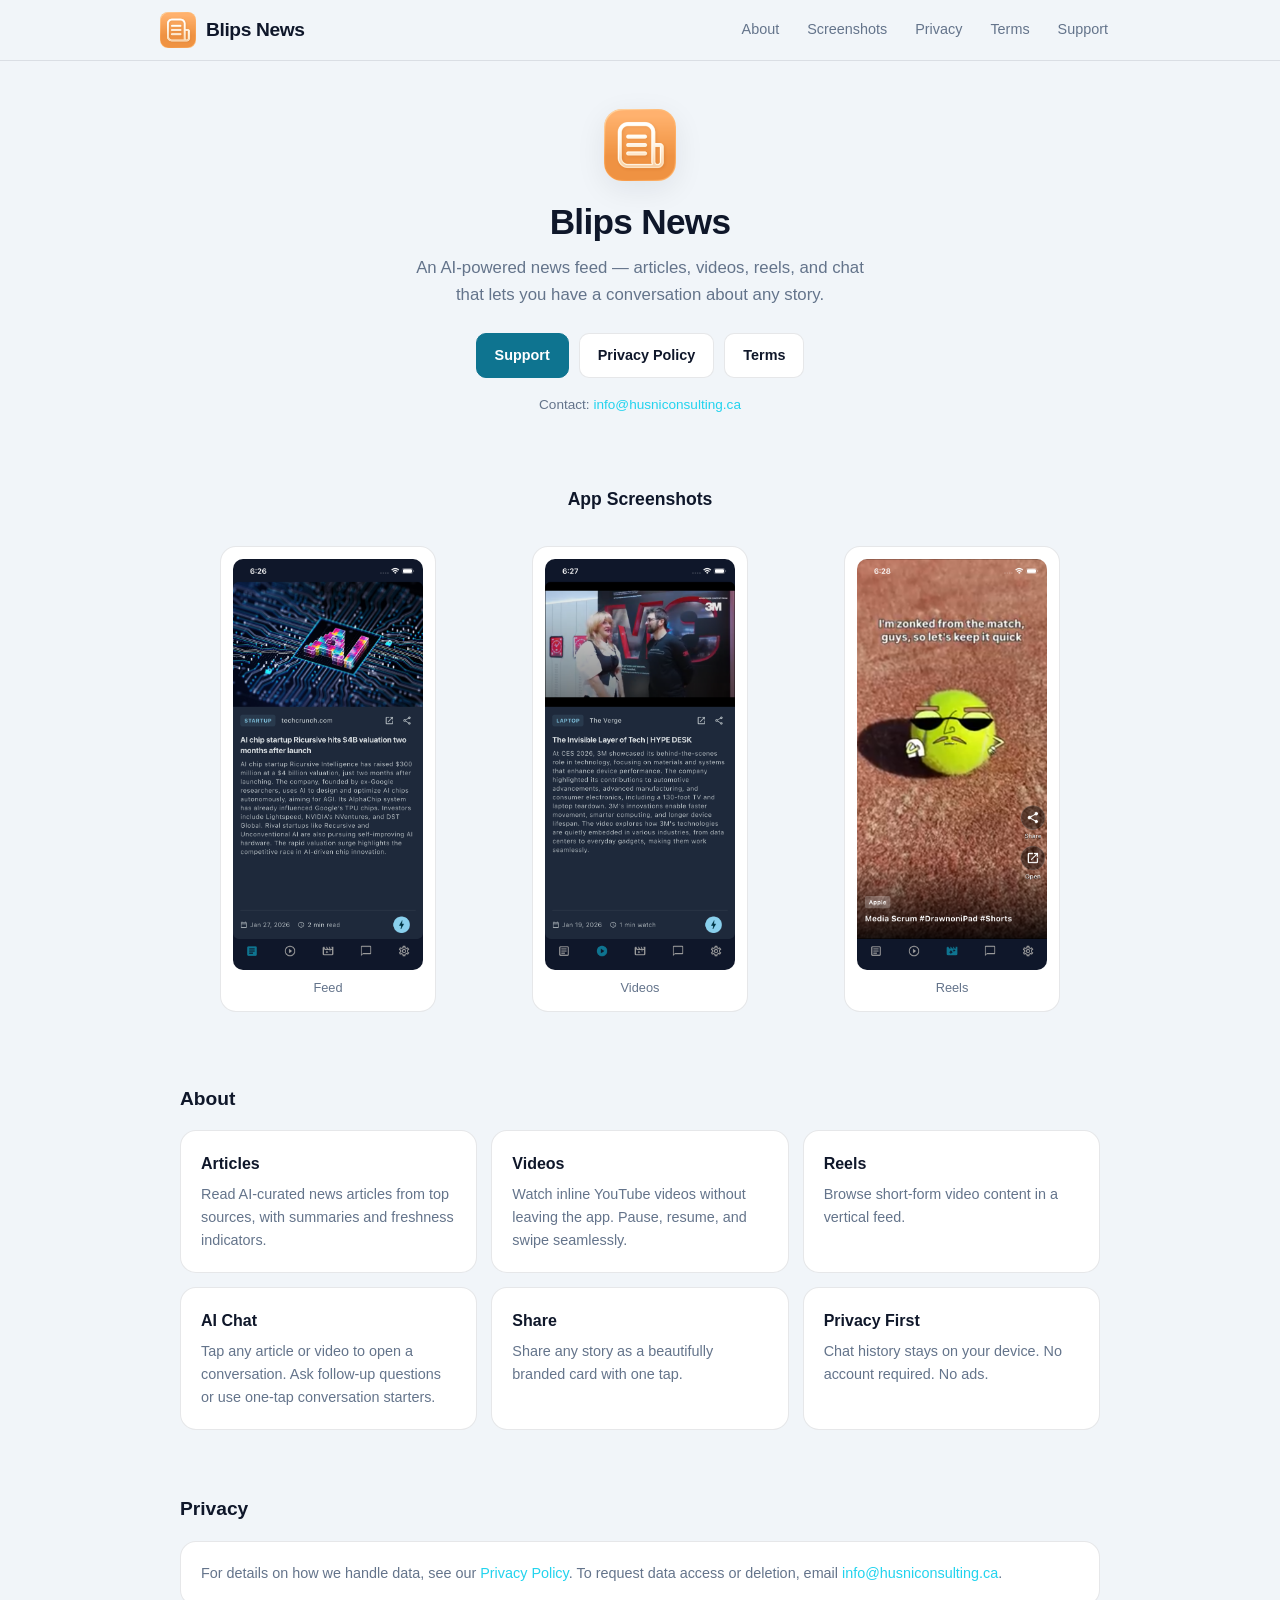
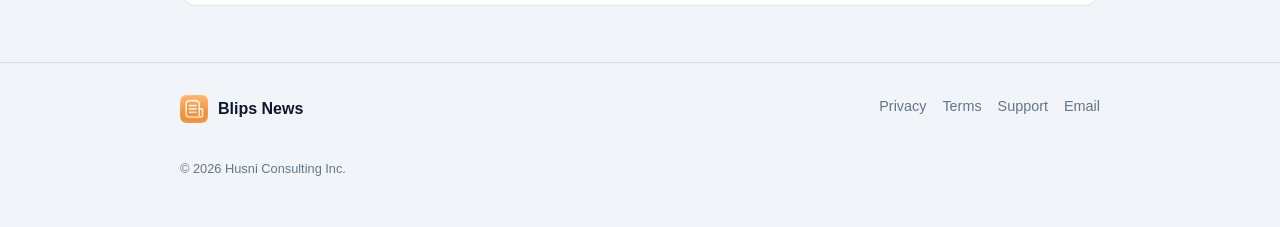
==== index.html @ 304ad625 "Rename Blips → Blips News; add AI Chat feature card; update icon to orange" ====
<!doctype html>
<html lang="en">
  <head>
    <meta charset="utf-8" />
    <meta name="viewport" content="width=device-width, initial-scale=1" />
    <meta name="theme-color" content="#0F172A" />

    <title>Blips News</title>
    <meta
      name="description"
      content="Blips News is an AI-powered mobile news feed with articles, videos, reels, and chat that lets you have a conversation about any story."
    />

    <link rel="stylesheet" href="./styles.css" />
    <link rel="icon" href="./assets/app-icon.png" type="image/png" />
    <link rel="apple-touch-icon" href="./assets/app-icon.png" />

    <meta property="og:title" content="Blips News" />
    <meta property="og:description" content="AI-powered news feed — articles, videos, reels, and chat." />
    <meta property="og:type" content="website" />
    <meta property="og:locale" content="en_US" />

    <script type="application/ld+json">
      {
        "@context": "https://schema.org",
        "@type": "Organization",
        "name": "Husni Consulting Inc.",
        "brand": { "@type": "Brand", "name": "Blips News" },
        "url": "https://husniconsulting.ca",
        "contactPoint": [{
          "@type": "ContactPoint",
          "contactType": "customer support",
          "email": "info@husniconsulting.ca"
        }]
      }
    </script>
  </head>
  <body>
    <a class="skip-link" href="#main">Skip to content</a>

    <header class="header" role="banner">
      <div class="container header-inner">
        <a class="brand" href="./index.html" aria-label="Blips News home">
          <img class="logo" src="./assets/app-icon.png" alt="" width="36" height="36" style="border-radius:8px" />
          <span class="brand-title">Blips News</span>
        </a>
        <nav class="nav" aria-label="Primary">
          <a href="#about">About</a>
          <a href="#screenshots">Screenshots</a>
          <a href="./privacy.html">Privacy</a>
          <a href="./terms.html">Terms</a>
          <a href="./support.html">Support</a>
        </nav>
      </div>
    </header>

    <main id="main" class="container" role="main">
      <section class="hero" aria-labelledby="hero-title">
        <img
          class="hero-logo"
          src="./assets/app-icon.png"
          alt="Blips News app icon"
          width="72"
          height="72"
          style="border-radius:18px"
        />
        <h1 id="hero-title">Blips News</h1>
        <p class="hero-tagline">
          An AI-powered news feed — articles, videos, reels, and chat that lets you have a conversation about any story.
        </p>

        <div class="cta-row" role="group" aria-label="Primary actions">
          <a class="button primary" href="./support.html">Support</a>
          <a class="button" href="./privacy.html">Privacy Policy</a>
          <a class="button" href="./terms.html">Terms</a>
        </div>

        <p class="muted small" style="margin-top: 16px">
          Contact: <a href="mailto:info@husniconsulting.ca">info@husniconsulting.ca</a>
        </p>
      </section>

      <section id="screenshots" class="screenshots" aria-labelledby="screenshots-title">
        <h2 id="screenshots-title">App Screenshots</h2>
        <div class="screenshot-grid" role="list">
          <figure class="screenshot-slot" role="listitem">
            <img src="./assets/screenshot-feed.png" alt="Blips News Feed showing tech news articles" class="screenshot-img" />
            <figcaption>Feed</figcaption>
          </figure>
          <figure class="screenshot-slot" role="listitem">
            <img src="./assets/screenshot-videos.png" alt="Blips News Videos showing tech video content" class="screenshot-img" />
            <figcaption>Videos</figcaption>
          </figure>
          <figure class="screenshot-slot" role="listitem">
            <img src="./assets/screenshot-reels.png" alt="Blips News Reels showing short-form video content" class="screenshot-img" />
            <figcaption>Reels</figcaption>
          </figure>
        </div>
      </section>

      <section id="about" class="section" aria-labelledby="about-title">
        <h2 id="about-title">About</h2>
        <div class="grid-3" role="list">
          <article class="card" role="listitem">
            <h3>Articles</h3>
            <p>Read AI-curated news articles from top sources, with summaries and freshness indicators.</p>
          </article>
          <article class="card" role="listitem">
            <h3>Videos</h3>
            <p>Watch inline YouTube videos without leaving the app. Pause, resume, and swipe seamlessly.</p>
          </article>
          <article class="card" role="listitem">
            <h3>Reels</h3>
            <p>Browse short-form video content in a vertical feed.</p>
          </article>
          <article class="card" role="listitem">
            <h3>AI Chat</h3>
            <p>Tap any article or video to open a conversation. Ask follow-up questions or use one-tap conversation starters.</p>
          </article>
          <article class="card" role="listitem">
            <h3>Share</h3>
            <p>Share any story as a beautifully branded card with one tap.</p>
          </article>
          <article class="card" role="listitem">
            <h3>Privacy First</h3>
            <p>Chat history stays on your device. No account required. No ads.</p>
          </article>
        </div>
      </section>

      <section class="section" aria-labelledby="privacy-summary-title">
        <h2 id="privacy-summary-title">Privacy</h2>
        <div class="card">
          <p>
            For details on how we handle data, see our
            <a href="./privacy.html">Privacy Policy</a>.
            To request data access or deletion, email
            <a href="mailto:info@husniconsulting.ca">info@husniconsulting.ca</a>.
          </p>
        </div>
      </section>
    </main>

    <footer class="footer" role="contentinfo">
      <div class="container footer-inner">
        <div class="footer-brand">
          <img src="./assets/app-icon.png" alt="" width="28" height="28" />
          <span>Blips News</span>
        </div>
        <div class="footer-links">
          <a href="./privacy.html">Privacy</a>
          <a href="./terms.html">Terms</a>
          <a href="./support.html">Support</a>
          <a href="mailto:info@husniconsulting.ca">Email</a>
        </div>
        <div class="footer-copy">
          &copy; <span id="year">2025</span> Husni Consulting Inc.
        </div>
      </div>
    </footer>

    <script>
      (function () {
        var el = document.getElementById('year');
        if (el) el.textContent = String(new Date().getFullYear());
      })();
    </script>
  </body>
</html>
---- styles.css ----
/* Blips marketing site — matches app branding */

:root {
  color-scheme: light dark;

  /* Colors matching Flutter app (from app.dart) */
  --primary: #0E7490;
  --primary-light: #22D3EE;

  /* Dark theme (default — matches app dark mode) */
  --bg: #0F172A;
  --panel: #1E293B;
  --text: #F1F5F9;
  --muted: #94A3B8;
  --border: rgba(148, 163, 184, 0.2);

  --shadow: 0 10px 40px rgba(0, 0, 0, 0.35);
  --radius: 16px;
  --radius-sm: 10px;
  --maxw: 960px;

  --focus: #22D3EE;

  --font: -apple-system, BlinkMacSystemFont, "Segoe UI", Roboto, "Helvetica Neue", Arial, sans-serif;
}

@media (prefers-color-scheme: light) {
  :root {
    --bg: #F1F5F9;
    --panel: #FFFFFF;
    --text: #0F172A;
    --muted: #64748B;
    --border: rgba(15, 23, 42, 0.1);
    --shadow: 0 8px 30px rgba(15, 23, 42, 0.08);
    --focus: #0E7490;
  }
}

*,
*::before,
*::after {
  box-sizing: border-box;
}

html {
  scroll-behavior: smooth;
}

@media (prefers-reduced-motion: reduce) {
  html {
    scroll-behavior: auto;
  }
  *,
  *::before,
  *::after {
    animation-duration: 0.01ms !important;
    animation-iteration-count: 1 !important;
    transition-duration: 0.01ms !important;
  }
}

body {
  margin: 0;
  font-family: var(--font);
  background: var(--bg);
  color: var(--text);
  line-height: 1.6;
  font-size: 16px;
  -webkit-font-smoothing: antialiased;
}

a {
  color: var(--primary-light);
  text-decoration: none;
}

a:hover {
  text-decoration: underline;
}

a:focus-visible,
button:focus-visible,
[role="button"]:focus-visible {
  outline: 2px solid var(--focus);
  outline-offset: 2px;
}

img {
  max-width: 100%;
  height: auto;
  display: block;
}

/* Skip link for accessibility */
.skip-link {
  position: absolute;
  top: -100%;
  left: 16px;
  background: var(--primary);
  color: #fff;
  padding: 8px 16px;
  border-radius: var(--radius-sm);
  z-index: 100;
  font-weight: 600;
}

.skip-link:focus {
  top: 16px;
}

/* Layout */
.container {
  max-width: var(--maxw);
  margin: 0 auto;
  padding: 0 20px;
}

/* Header */
.header {
  position: sticky;
  top: 0;
  background: var(--bg);
  border-bottom: 1px solid var(--border);
  z-index: 50;
}

.header-inner {
  display: flex;
  align-items: center;
  justify-content: space-between;
  padding: 12px 0;
  gap: 16px;
}

.brand {
  display: flex;
  align-items: center;
  gap: 10px;
  text-decoration: none;
  color: var(--text);
}

.brand:hover {
  text-decoration: none;
}

.logo {
  width: 36px;
  height: 36px;
  border-radius: 8px;
}

.brand-title {
  font-size: 1.2rem;
  font-weight: 700;
  letter-spacing: -0.02em;
}

.nav {
  display: flex;
  flex-wrap: wrap;
  gap: 4px;
  align-items: center;
}

.nav a {
  color: var(--muted);
  padding: 6px 12px;
  border-radius: var(--radius-sm);
  font-size: 0.9rem;
  font-weight: 500;
}

.nav a:hover {
  color: var(--text);
  background: var(--panel);
  text-decoration: none;
}

@media (max-width: 600px) {
  .header-inner {
    flex-direction: column;
    align-items: flex-start;
    gap: 12px;
  }

  .nav {
    width: 100%;
    gap: 2px;
  }

  .nav a {
    padding: 8px 10px;
    font-size: 0.85rem;
  }
}

/* Hero */
.hero {
  padding: 48px 0 32px;
  text-align: center;
}

.hero-logo {
  width: 72px;
  height: 72px;
  border-radius: 16px;
  margin: 0 auto 20px;
  box-shadow: var(--shadow);
}

.hero h1 {
  font-size: clamp(1.6rem, 4vw, 2.2rem);
  font-weight: 700;
  margin: 0 0 12px;
  letter-spacing: -0.02em;
  line-height: 1.2;
}

.hero-tagline {
  color: var(--muted);
  font-size: 1.05rem;
  margin: 0 0 24px;
  max-width: 480px;
  margin-left: auto;
  margin-right: auto;
}

.cta-row {
  display: flex;
  flex-wrap: wrap;
  justify-content: center;
  gap: 10px;
}

.button {
  display: inline-flex;
  align-items: center;
  justify-content: center;
  padding: 10px 18px;
  border-radius: var(--radius-sm);
  font-weight: 600;
  font-size: 0.9rem;
  text-decoration: none;
  border: 1px solid var(--border);
  background: var(--panel);
  color: var(--text);
  transition: background 0.15s, border-color 0.15s;
}

.button:hover {
  background: var(--border);
  text-decoration: none;
}

.button.primary {
  background: var(--primary);
  border-color: var(--primary);
  color: #fff;
}

.button.primary:hover {
  background: #0C6980;
  border-color: #0C6980;
}

/* Screenshots */
.screenshots {
  padding: 24px 0;
}

.screenshots h2 {
  font-size: 1.1rem;
  font-weight: 600;
  margin: 0 0 16px;
  text-align: center;
}

.screenshot-grid {
  display: grid;
  grid-template-columns: repeat(3, 1fr);
  gap: 16px;
}

@media (max-width: 700px) {
  .screenshot-grid {
    grid-template-columns: 1fr;
    max-width: 280px;
    margin: 0 auto;
  }
}

.screenshot-slot {
  background: var(--panel);
  border: 1px solid var(--border);
  border-radius: var(--radius);
  padding: 12px;
  text-align: center;
}

.screenshot-img {
  width: 100%;
  height: auto;
  border-radius: var(--radius-sm);
  aspect-ratio: 9 / 19.5;
  object-fit: cover;
  object-position: top;
}

.screenshot-placeholder {
  background: var(--bg);
  border-radius: var(--radius-sm);
  aspect-ratio: 9 / 16;
  display: flex;
  align-items: center;
  justify-content: center;
  color: var(--muted);
  font-size: 0.8rem;
  border: 1px dashed var(--border);
}

.screenshot-slot figcaption {
  margin-top: 8px;
  color: var(--muted);
  font-size: 0.8rem;
}

/* Section */
.section {
  padding: 32px 0;
}

.section h2 {
  font-size: 1.2rem;
  font-weight: 600;
  margin: 0 0 16px;
}

/* Card */
.card {
  background: var(--panel);
  border: 1px solid var(--border);
  border-radius: var(--radius);
  padding: 20px;
}

.card h3 {
  font-size: 1rem;
  font-weight: 600;
  margin: 0 0 6px;
}

.card p {
  margin: 0;
  color: var(--muted);
  font-size: 0.9rem;
}

.grid-3 {
  display: grid;
  grid-template-columns: repeat(3, 1fr);
  gap: 14px;
}

@media (max-width: 700px) {
  .grid-3 {
    grid-template-columns: 1fr;
  }
}

/* Footer */
.footer {
  padding: 32px 0 48px;
  border-top: 1px solid var(--border);
  margin-top: 24px;
}

.footer-inner {
  display: flex;
  flex-wrap: wrap;
  justify-content: space-between;
  align-items: flex-start;
  gap: 20px;
}

.footer-brand {
  display: flex;
  align-items: center;
  gap: 10px;
}

.footer-brand img {
  width: 28px;
  height: 28px;
  border-radius: 6px;
}

.footer-brand span {
  font-weight: 600;
}

.footer-links {
  display: flex;
  flex-wrap: wrap;
  gap: 16px;
}

.footer-links a {
  color: var(--muted);
  font-size: 0.9rem;
}

.footer-links a:hover {
  color: var(--text);
}

.footer-copy {
  width: 100%;
  margin-top: 16px;
  color: var(--muted);
  font-size: 0.8rem;
}

@media (max-width: 600px) {
  .footer-inner {
    flex-direction: column;
  }
}

/* Utility */
.muted {
  color: var(--muted);
}

.small {
  font-size: 0.85rem;
}

.text-center {
  text-align: center;
}

/* Prose (policy pages) */
.prose {
  max-width: 640px;
  margin: 0 auto;
}

.card.prose {
  padding: 32px;
  max-width: 100%;
}

.prose h1 {
  font-size: 1.6rem;
  font-weight: 700;
  margin: 0 0 8px;
  color: var(--text);
}

.prose h2 {
  font-size: 1.1rem;
  font-weight: 600;
  margin: 24px 0 8px;
  color: var(--text);
}

.prose p,
.prose li {
  color: var(--muted);
  margin: 0 0 12px;
}

.prose ul {
  padding-left: 20px;
}

.prose a {
  color: var(--primary-light);
}

.prose hr {
  border: 0;
  border-top: 1px solid var(--border);
  margin: 24px 0;
}
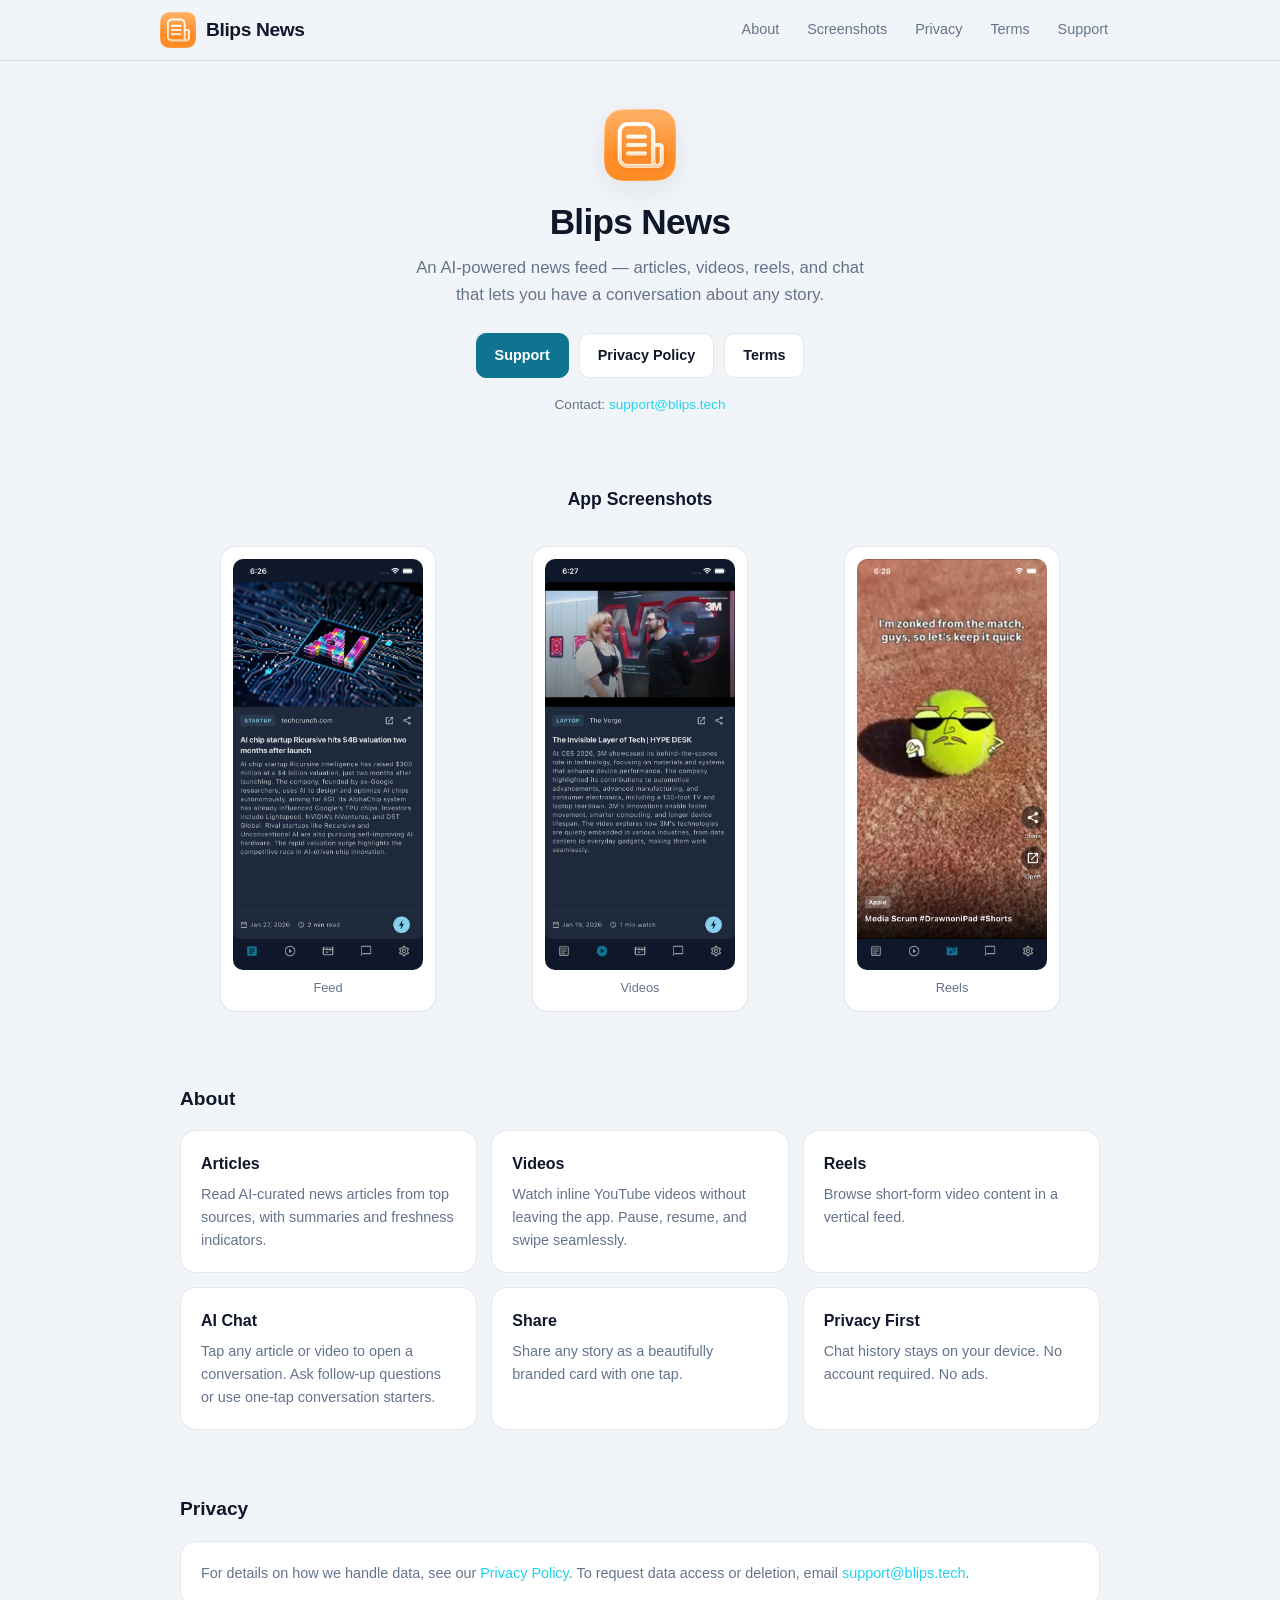
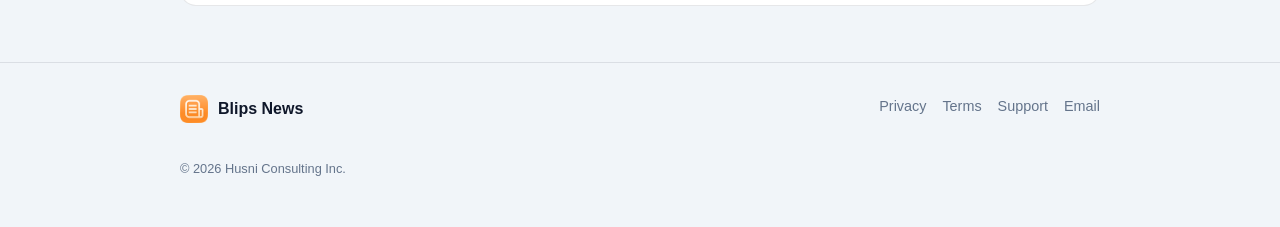
==== commit 251ec306: "rebrand: replace husniconsulting.ca with blips.tech and update icons - Replace all husniconsulting.c" ====
--- a/index.html
+++ b/index.html
@@ -12,6 +12,7 @@
     />
 
     <link rel="stylesheet" href="./styles.css" />
+    <link rel="icon" href="./assets/favicon.ico" type="image/x-icon" />
     <link rel="icon" href="./assets/app-icon.png" type="image/png" />
     <link rel="apple-touch-icon" href="./assets/app-icon.png" />
 
@@ -26,11 +27,11 @@
         "@type": "Organization",
         "name": "Husni Consulting Inc.",
         "brand": { "@type": "Brand", "name": "Blips News" },
-        "url": "https://husniconsulting.ca",
+        "url": "https://blips.tech",
         "contactPoint": [{
           "@type": "ContactPoint",
           "contactType": "customer support",
-          "email": "info@husniconsulting.ca"
+          "email": "support@blips.tech"
         }]
       }
     </script>
@@ -76,7 +77,7 @@
         </div>
 
         <p class="muted small" style="margin-top: 16px">
-          Contact: <a href="mailto:info@husniconsulting.ca">info@husniconsulting.ca</a>
+          Contact: <a href="mailto:support@blips.tech">support@blips.tech</a>
         </p>
       </section>
 
@@ -135,7 +136,7 @@
             For details on how we handle data, see our
             <a href="./privacy.html">Privacy Policy</a>.
             To request data access or deletion, email
-            <a href="mailto:info@husniconsulting.ca">info@husniconsulting.ca</a>.
+            <a href="mailto:support@blips.tech">support@blips.tech</a>.
           </p>
         </div>
       </section>
@@ -151,7 +152,7 @@
           <a href="./privacy.html">Privacy</a>
           <a href="./terms.html">Terms</a>
           <a href="./support.html">Support</a>
-          <a href="mailto:info@husniconsulting.ca">Email</a>
+          <a href="mailto:support@blips.tech">Email</a>
         </div>
         <div class="footer-copy">
           &copy; <span id="year">2025</span> Husni Consulting Inc.
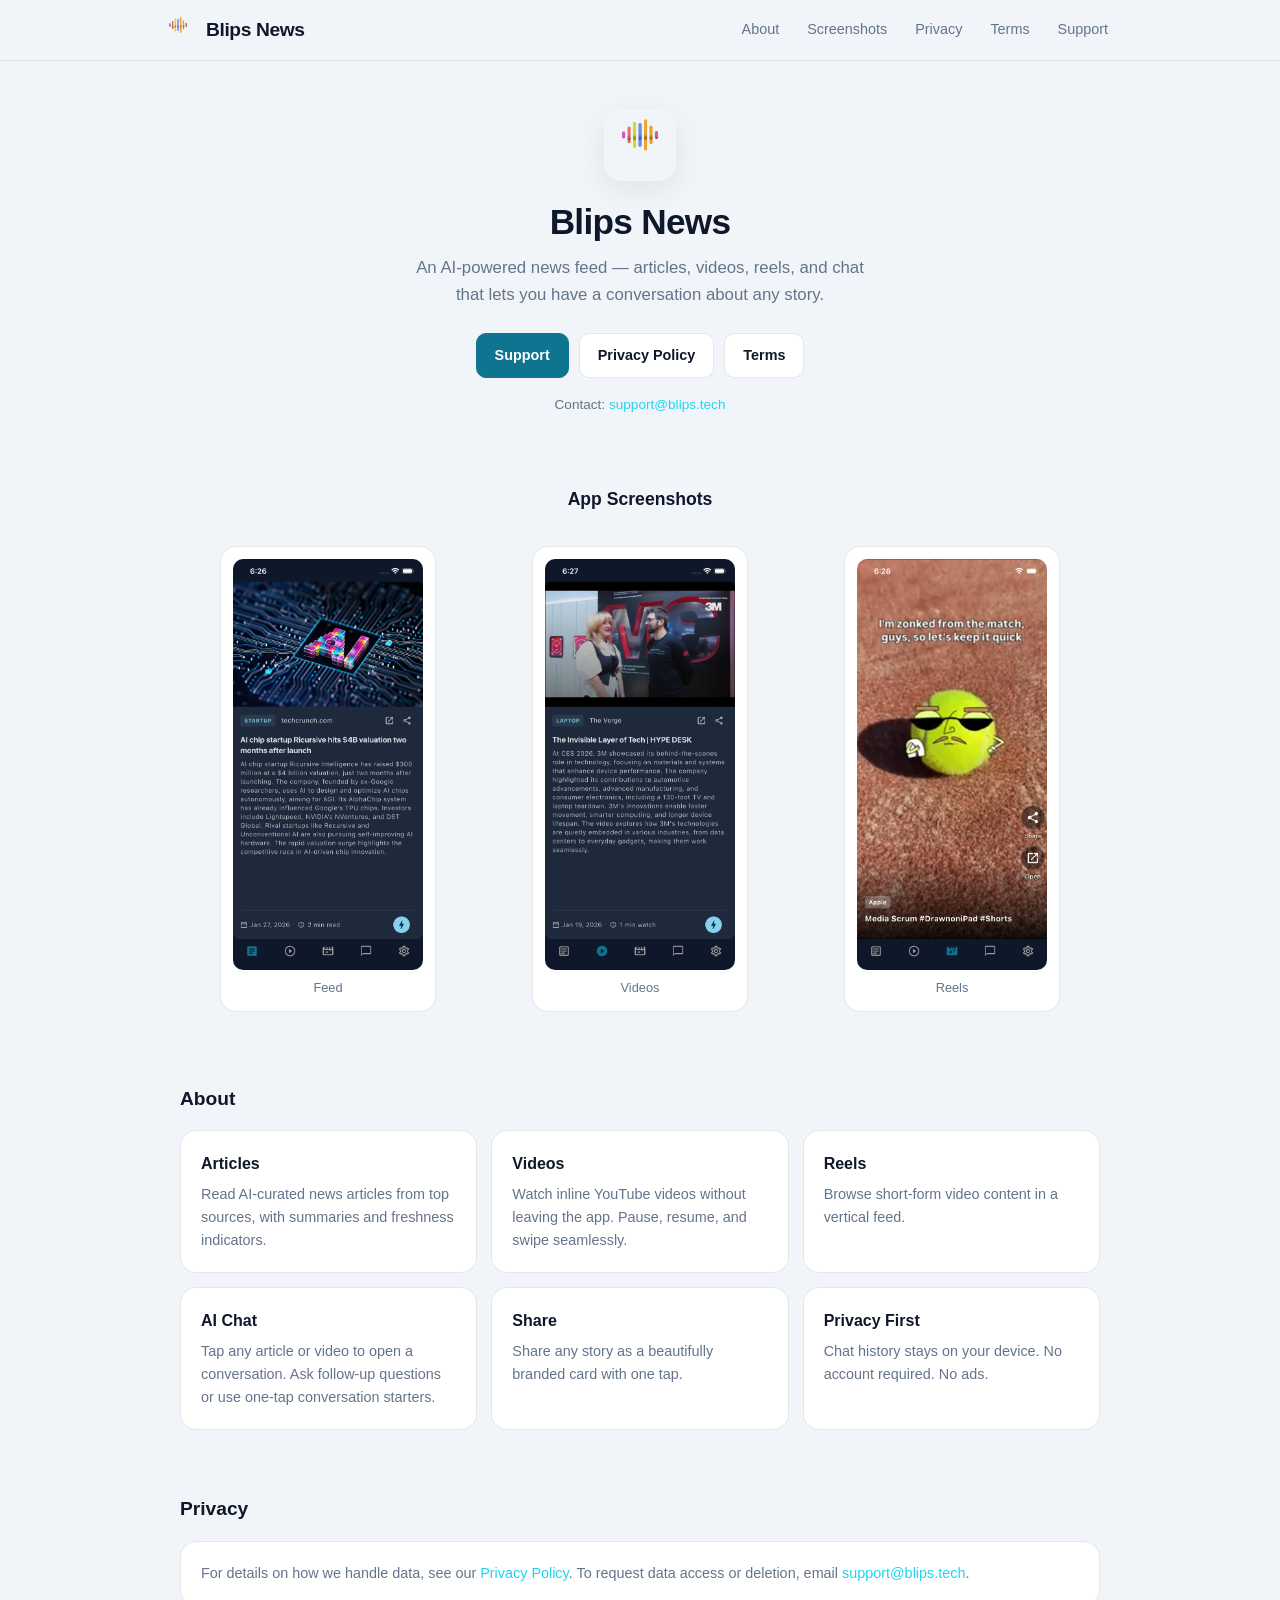
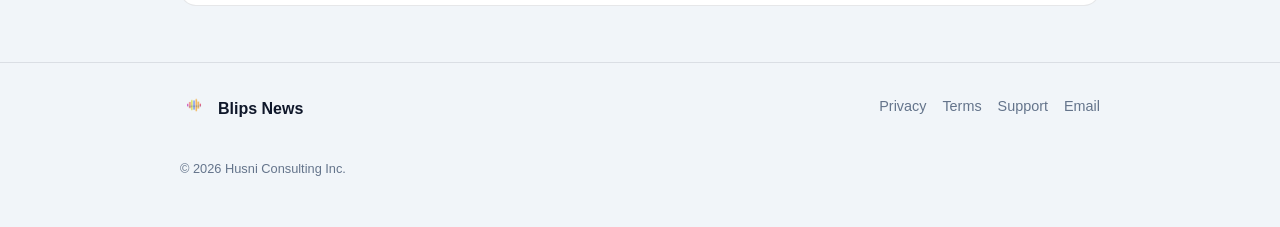
==== commit 2bd2d881: "feat(site): refresh branding assets and links" ====
--- a/index.html
+++ b/index.html
@@ -42,7 +42,7 @@
     <header class="header" role="banner">
       <div class="container header-inner">
         <a class="brand" href="./index.html" aria-label="Blips News home">
-          <img class="logo" src="./assets/app-icon.png" alt="" width="36" height="36" style="border-radius:8px" />
+          <img class="logo" src="./assets/app-mark.png" alt="" width="36" height="36" style="border-radius:8px" />
           <span class="brand-title">Blips News</span>
         </a>
         <nav class="nav" aria-label="Primary">
@@ -59,7 +59,7 @@
       <section class="hero" aria-labelledby="hero-title">
         <img
           class="hero-logo"
-          src="./assets/app-icon.png"
+          src="./assets/app-mark.png"
           alt="Blips News app icon"
           width="72"
           height="72"
@@ -145,7 +145,7 @@
     <footer class="footer" role="contentinfo">
       <div class="container footer-inner">
         <div class="footer-brand">
-          <img src="./assets/app-icon.png" alt="" width="28" height="28" />
+          <img src="./assets/app-mark.png" alt="" width="28" height="28" />
           <span>Blips News</span>
         </div>
         <div class="footer-links">
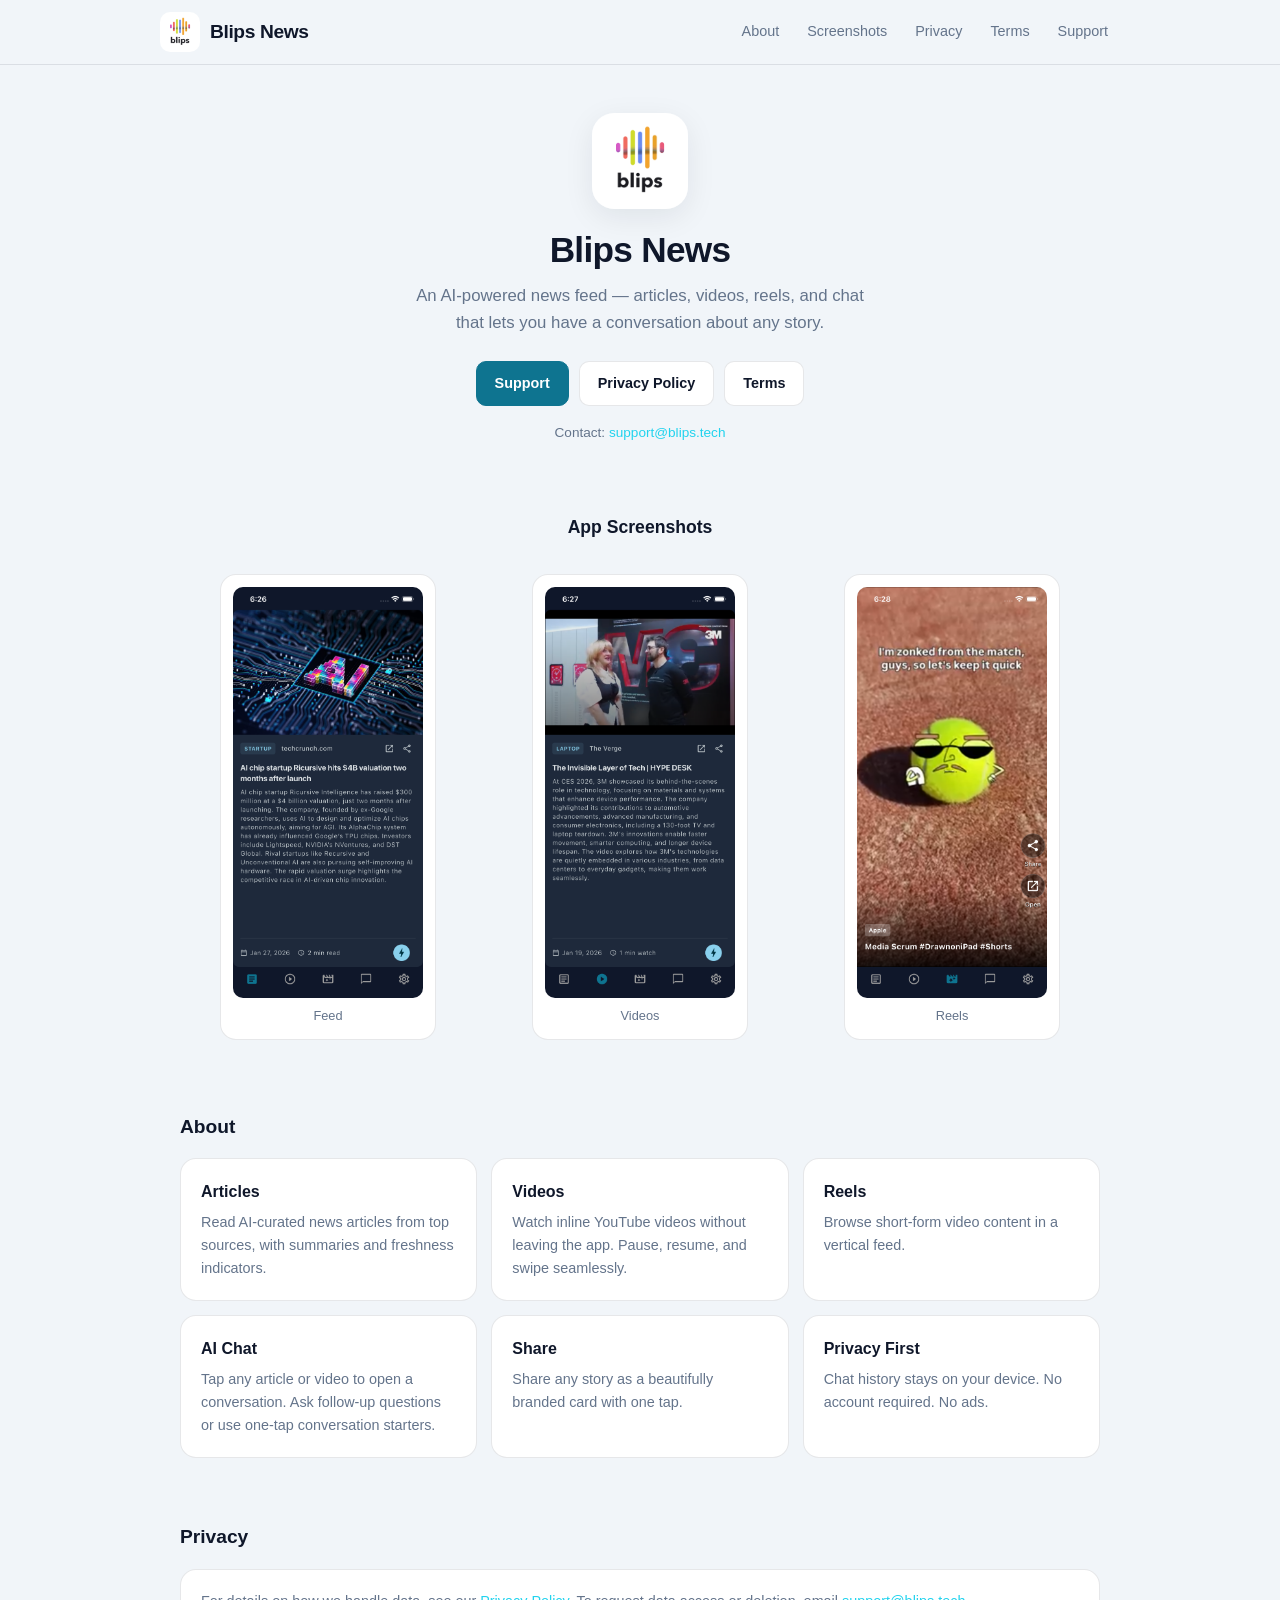
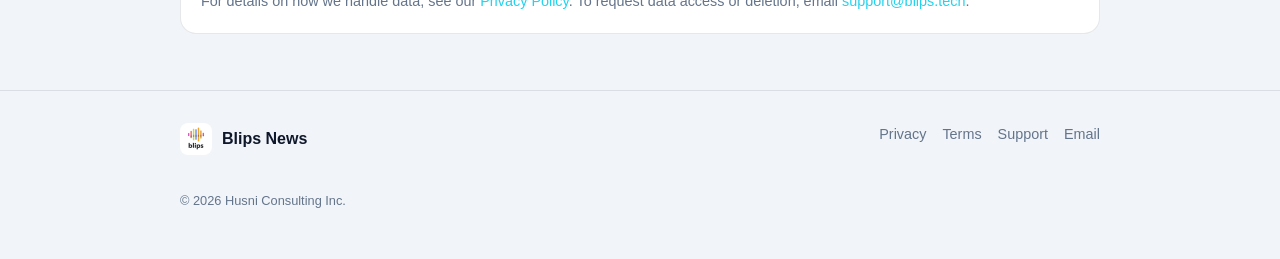
==== commit 617d2e47: "Refresh site icons and branding" ====
--- a/index.html
+++ b/index.html
@@ -12,8 +12,8 @@
     />
 
     <link rel="stylesheet" href="./styles.css" />
+    <link rel="icon" href="./assets/app-icon.png" type="image/png" />
     <link rel="icon" href="./assets/favicon.ico" type="image/x-icon" />
-    <link rel="icon" href="./assets/app-icon.png" type="image/png" />
     <link rel="apple-touch-icon" href="./assets/app-icon.png" />
 
     <meta property="og:title" content="Blips News" />
@@ -42,7 +42,7 @@
     <header class="header" role="banner">
       <div class="container header-inner">
         <a class="brand" href="./index.html" aria-label="Blips News home">
-          <img class="logo" src="./assets/app-mark.png" alt="" width="36" height="36" style="border-radius:8px" />
+          <img class="logo" src="./assets/app-icon.png" alt="" width="40" height="40" style="border-radius:10px" />
           <span class="brand-title">Blips News</span>
         </a>
         <nav class="nav" aria-label="Primary">
@@ -59,11 +59,11 @@
       <section class="hero" aria-labelledby="hero-title">
         <img
           class="hero-logo"
-          src="./assets/app-mark.png"
+          src="./assets/app-icon.png"
           alt="Blips News app icon"
-          width="72"
-          height="72"
-          style="border-radius:18px"
+          width="96"
+          height="96"
+          style="border-radius:22px"
         />
         <h1 id="hero-title">Blips News</h1>
         <p class="hero-tagline">
@@ -145,7 +145,7 @@
     <footer class="footer" role="contentinfo">
       <div class="container footer-inner">
         <div class="footer-brand">
-          <img src="./assets/app-mark.png" alt="" width="28" height="28" />
+          <img src="./assets/app-icon.png" alt="" width="32" height="32" style="border-radius:8px" />
           <span>Blips News</span>
         </div>
         <div class="footer-links">
--- a/styles.css
+++ b/styles.css
@@ -145,9 +145,9 @@
 }
 
 .logo {
-  width: 36px;
-  height: 36px;
-  border-radius: 8px;
+  width: 40px;
+  height: 40px;
+  border-radius: 10px;
 }
 
 .brand-title {
@@ -202,9 +202,9 @@
 }
 
 .hero-logo {
-  width: 72px;
-  height: 72px;
-  border-radius: 16px;
+  width: 96px;
+  height: 96px;
+  border-radius: 22px;
   margin: 0 auto 20px;
   box-shadow: var(--shadow);
 }
@@ -390,9 +390,9 @@
 }
 
 .footer-brand img {
-  width: 28px;
-  height: 28px;
-  border-radius: 6px;
+  width: 32px;
+  height: 32px;
+  border-radius: 8px;
 }
 
 .footer-brand span {
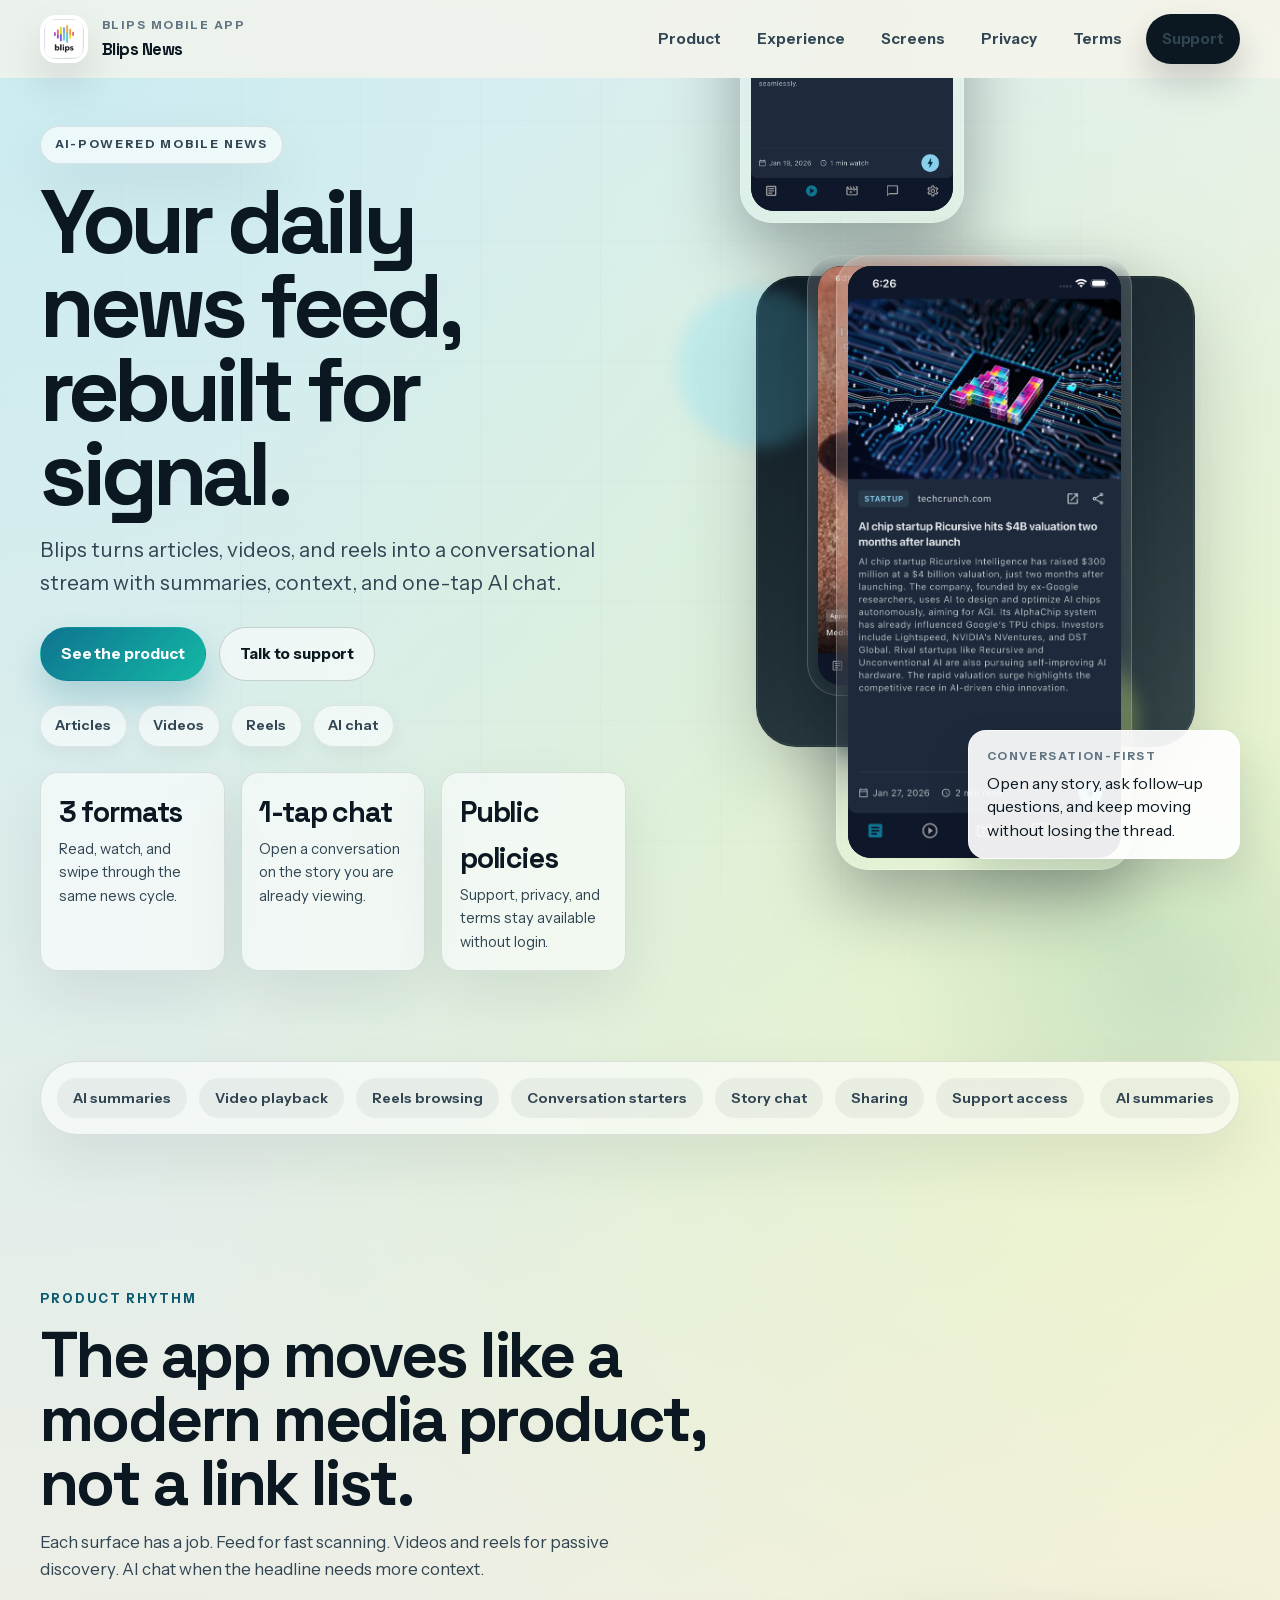
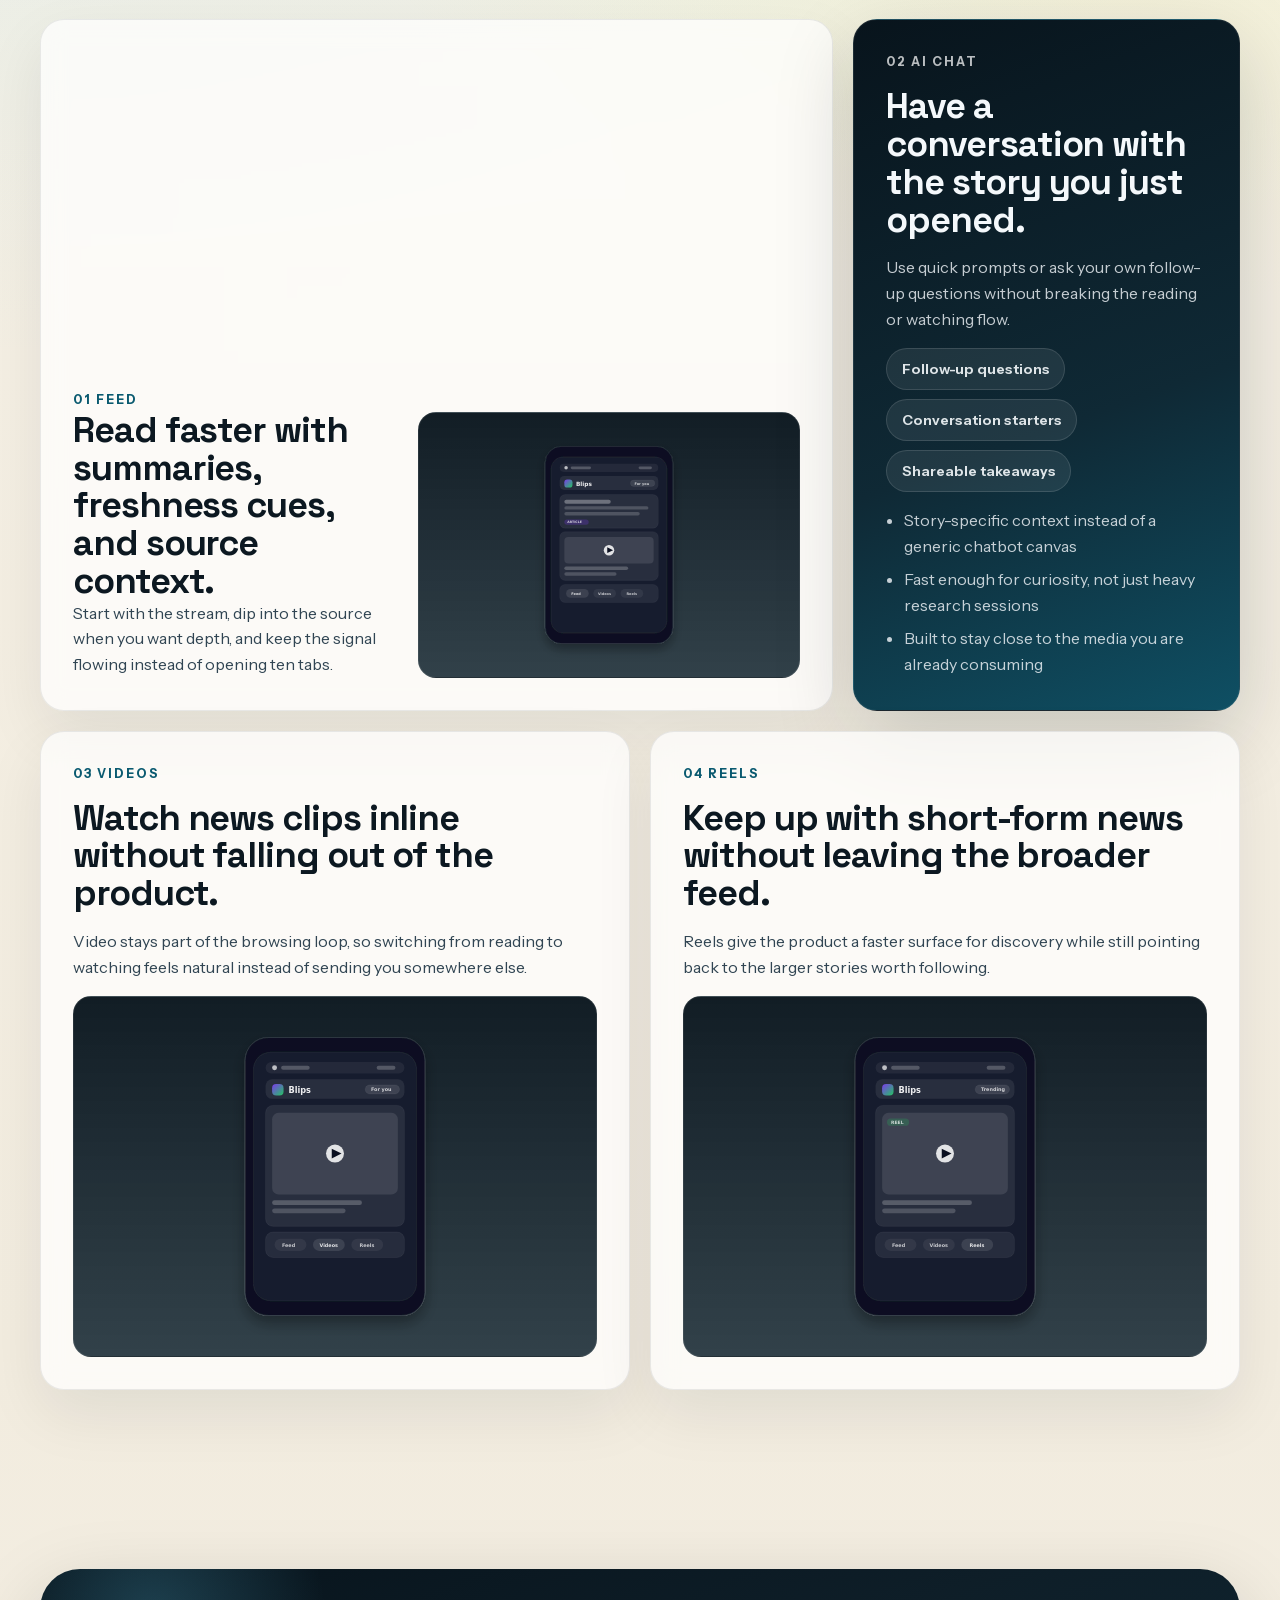
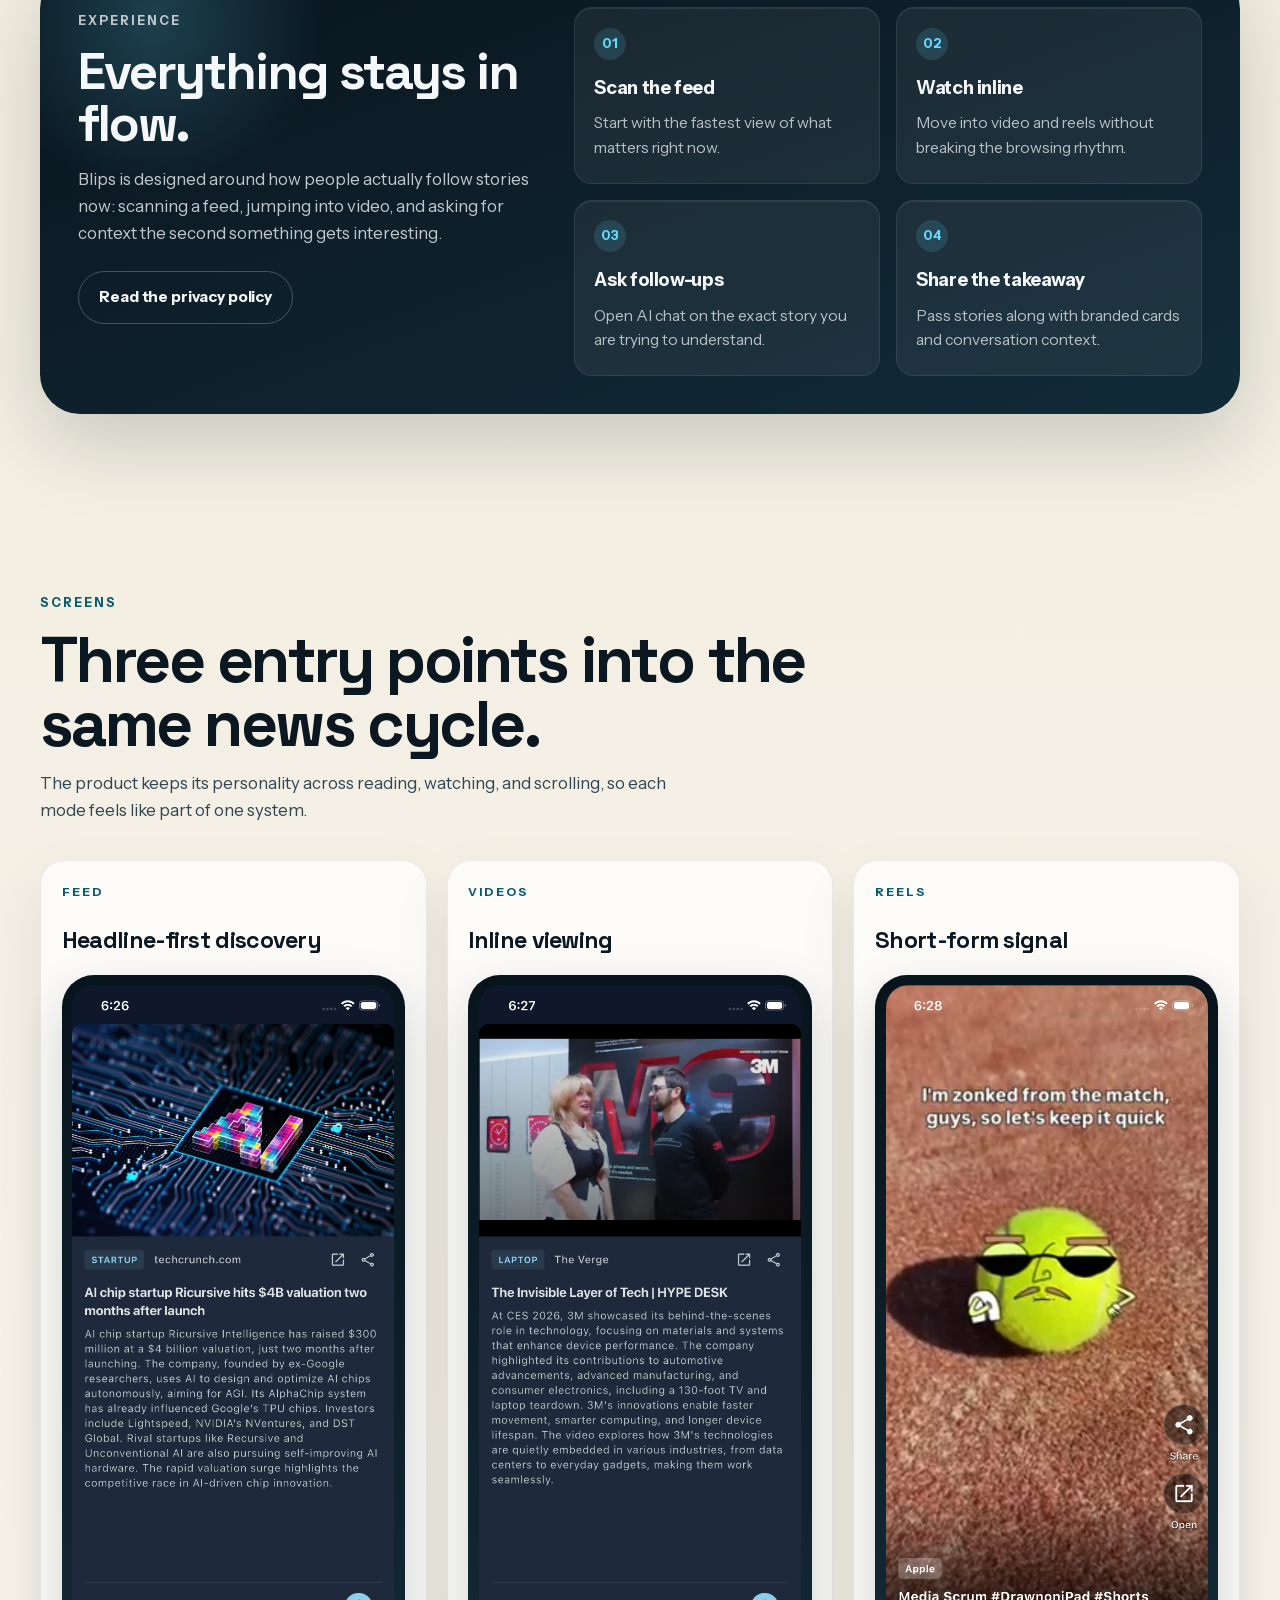
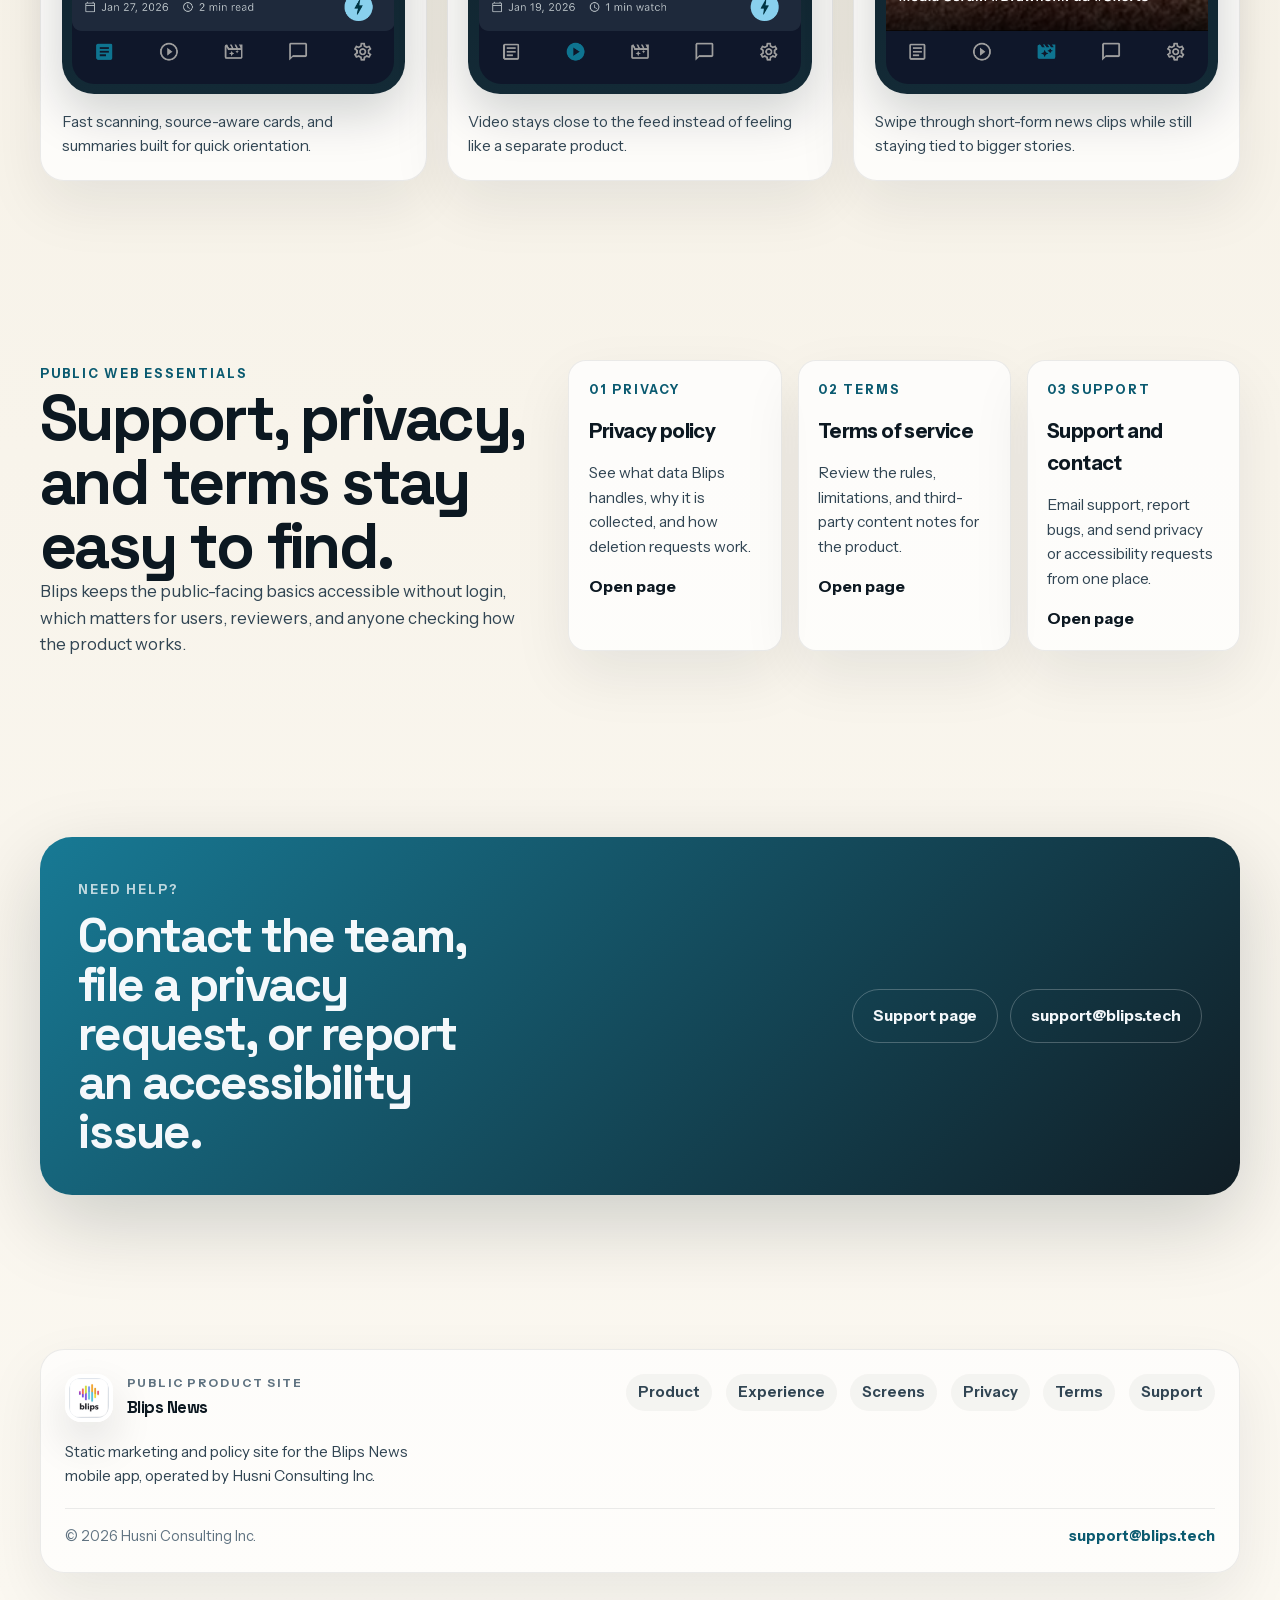
==== commit 85bf817d: "Redesign the public Blips site" ====
--- a/index.html
+++ b/index.html
@@ -3,168 +3,489 @@
   <head>
     <meta charset="utf-8" />
     <meta name="viewport" content="width=device-width, initial-scale=1" />
-    <meta name="theme-color" content="#0F172A" />
-
-    <title>Blips News</title>
+    <meta name="theme-color" content="#f7f3ea" />
+
+    <title>Blips News | Signal-first AI news feed</title>
     <meta
       name="description"
-      content="Blips News is an AI-powered mobile news feed with articles, videos, reels, and chat that lets you have a conversation about any story."
+      content="Blips News is a signal-first mobile news feed for articles, videos, reels, and AI chat."
     />
 
+    <link rel="canonical" href="https://blips.tech/" />
+    <link rel="preload" href="./assets/fonts/instrument-sans-latin.woff2" as="font" type="font/woff2" crossorigin />
+    <link rel="preload" href="./assets/fonts/space-grotesk-latin.woff2" as="font" type="font/woff2" crossorigin />
     <link rel="stylesheet" href="./styles.css" />
     <link rel="icon" href="./assets/app-icon.png" type="image/png" />
     <link rel="icon" href="./assets/favicon.ico" type="image/x-icon" />
     <link rel="apple-touch-icon" href="./assets/app-icon.png" />
 
     <meta property="og:title" content="Blips News" />
-    <meta property="og:description" content="AI-powered news feed — articles, videos, reels, and chat." />
+    <meta
+      property="og:description"
+      content="A signal-first mobile news feed for articles, videos, reels, and AI chat."
+    />
     <meta property="og:type" content="website" />
-    <meta property="og:locale" content="en_US" />
+    <meta property="og:locale" content="en_CA" />
+    <meta property="og:site_name" content="Blips News" />
+    <meta property="og:url" content="https://blips.tech/" />
+    <meta property="og:image" content="https://blips.tech/assets/app-mark.png" />
+    <meta property="og:image:alt" content="Blips News logo mark" />
+
+    <meta name="twitter:card" content="summary_large_image" />
+    <meta name="twitter:title" content="Blips News" />
+    <meta
+      name="twitter:description"
+      content="A signal-first mobile news feed for articles, videos, reels, and AI chat."
+    />
+    <meta name="twitter:image" content="https://blips.tech/assets/app-mark.png" />
 
     <script type="application/ld+json">
       {
         "@context": "https://schema.org",
         "@type": "Organization",
         "name": "Husni Consulting Inc.",
-        "brand": { "@type": "Brand", "name": "Blips News" },
+        "brand": {
+          "@type": "Brand",
+          "name": "Blips News"
+        },
         "url": "https://blips.tech",
-        "contactPoint": [{
-          "@type": "ContactPoint",
-          "contactType": "customer support",
-          "email": "support@blips.tech"
-        }]
+        "contactPoint": [
+          {
+            "@type": "ContactPoint",
+            "contactType": "customer support",
+            "email": "support@blips.tech"
+          }
+        ]
       }
     </script>
+    <script defer src="./script.js"></script>
   </head>
-  <body>
+  <body class="page-home">
     <a class="skip-link" href="#main">Skip to content</a>
 
-    <header class="header" role="banner">
+    <header class="site-header" data-header>
       <div class="container header-inner">
         <a class="brand" href="./index.html" aria-label="Blips News home">
-          <img class="logo" src="./assets/app-icon.png" alt="" width="40" height="40" style="border-radius:10px" />
-          <span class="brand-title">Blips News</span>
+          <img class="brand__mark" src="./assets/app-icon.png" alt="" width="48" height="48" />
+          <span class="brand__copy">
+            <span class="brand__eyebrow">Blips mobile app</span>
+            <span class="brand__name">Blips News</span>
+          </span>
         </a>
-        <nav class="nav" aria-label="Primary">
-          <a href="#about">About</a>
-          <a href="#screenshots">Screenshots</a>
+
+        <button class="nav-toggle" type="button" aria-expanded="false" aria-controls="primary-nav" data-nav-toggle>
+          <span>Menu</span>
+          <span class="nav-toggle__icon" aria-hidden="true"></span>
+        </button>
+
+        <nav class="site-nav" id="primary-nav" aria-label="Primary" data-nav>
+          <a href="./index.html#product">Product</a>
+          <a href="./index.html#experience">Experience</a>
+          <a href="./index.html#screens">Screens</a>
           <a href="./privacy.html">Privacy</a>
           <a href="./terms.html">Terms</a>
-          <a href="./support.html">Support</a>
+          <a class="button button--solid button--nav" href="./support.html">Support</a>
         </nav>
       </div>
     </header>
 
-    <main id="main" class="container" role="main">
-      <section class="hero" aria-labelledby="hero-title">
-        <img
-          class="hero-logo"
-          src="./assets/app-icon.png"
-          alt="Blips News app icon"
-          width="96"
-          height="96"
-          style="border-radius:22px"
-        />
-        <h1 id="hero-title">Blips News</h1>
-        <p class="hero-tagline">
-          An AI-powered news feed — articles, videos, reels, and chat that lets you have a conversation about any story.
-        </p>
-
-        <div class="cta-row" role="group" aria-label="Primary actions">
-          <a class="button primary" href="./support.html">Support</a>
-          <a class="button" href="./privacy.html">Privacy Policy</a>
-          <a class="button" href="./terms.html">Terms</a>
-        </div>
-
-        <p class="muted small" style="margin-top: 16px">
-          Contact: <a href="mailto:support@blips.tech">support@blips.tech</a>
-        </p>
-      </section>
-
-      <section id="screenshots" class="screenshots" aria-labelledby="screenshots-title">
-        <h2 id="screenshots-title">App Screenshots</h2>
-        <div class="screenshot-grid" role="list">
-          <figure class="screenshot-slot" role="listitem">
-            <img src="./assets/screenshot-feed.png" alt="Blips News Feed showing tech news articles" class="screenshot-img" />
-            <figcaption>Feed</figcaption>
-          </figure>
-          <figure class="screenshot-slot" role="listitem">
-            <img src="./assets/screenshot-videos.png" alt="Blips News Videos showing tech video content" class="screenshot-img" />
-            <figcaption>Videos</figcaption>
-          </figure>
-          <figure class="screenshot-slot" role="listitem">
-            <img src="./assets/screenshot-reels.png" alt="Blips News Reels showing short-form video content" class="screenshot-img" />
-            <figcaption>Reels</figcaption>
-          </figure>
-        </div>
-      </section>
-
-      <section id="about" class="section" aria-labelledby="about-title">
-        <h2 id="about-title">About</h2>
-        <div class="grid-3" role="list">
-          <article class="card" role="listitem">
-            <h3>Articles</h3>
-            <p>Read AI-curated news articles from top sources, with summaries and freshness indicators.</p>
-          </article>
-          <article class="card" role="listitem">
-            <h3>Videos</h3>
-            <p>Watch inline YouTube videos without leaving the app. Pause, resume, and swipe seamlessly.</p>
-          </article>
-          <article class="card" role="listitem">
-            <h3>Reels</h3>
-            <p>Browse short-form video content in a vertical feed.</p>
-          </article>
-          <article class="card" role="listitem">
-            <h3>AI Chat</h3>
-            <p>Tap any article or video to open a conversation. Ask follow-up questions or use one-tap conversation starters.</p>
-          </article>
-          <article class="card" role="listitem">
-            <h3>Share</h3>
-            <p>Share any story as a beautifully branded card with one tap.</p>
-          </article>
-          <article class="card" role="listitem">
-            <h3>Privacy First</h3>
-            <p>Chat history stays on your device. No account required. No ads.</p>
-          </article>
-        </div>
-      </section>
-
-      <section class="section" aria-labelledby="privacy-summary-title">
-        <h2 id="privacy-summary-title">Privacy</h2>
-        <div class="card">
-          <p>
-            For details on how we handle data, see our
-            <a href="./privacy.html">Privacy Policy</a>.
-            To request data access or deletion, email
-            <a href="mailto:support@blips.tech">support@blips.tech</a>.
-          </p>
+    <main id="main">
+      <section class="hero">
+        <div class="container hero-grid">
+          <div class="hero-copy reveal">
+            <span class="eyebrow">AI-powered mobile news</span>
+            <h1>Your daily news feed, rebuilt for signal.</h1>
+            <p class="hero-intro">
+              Blips turns articles, videos, and reels into a conversational stream with summaries,
+              context, and one-tap AI chat.
+            </p>
+
+            <div class="hero-actions">
+              <a class="button button--accent" href="./index.html#screens">See the product</a>
+              <a class="button button--ghost" href="./support.html">Talk to support</a>
+            </div>
+
+            <div class="hero-pills" aria-label="Core product surfaces">
+              <span class="pill">Articles</span>
+              <span class="pill">Videos</span>
+              <span class="pill">Reels</span>
+              <span class="pill">AI chat</span>
+            </div>
+
+            <div class="hero-stats">
+              <div class="stat-card">
+                <strong>3 formats</strong>
+                <span>Read, watch, and swipe through the same news cycle.</span>
+              </div>
+              <div class="stat-card">
+                <strong>1-tap chat</strong>
+                <span>Open a conversation on the story you are already viewing.</span>
+              </div>
+              <div class="stat-card">
+                <strong>Public policies</strong>
+                <span>Support, privacy, and terms stay available without login.</span>
+              </div>
+            </div>
+          </div>
+
+          <div class="hero-stage reveal reveal--delay-1">
+            <div class="hero-stage__panel" aria-hidden="true"></div>
+            <div class="hero-stage__orb hero-stage__orb--a" aria-hidden="true"></div>
+            <div class="hero-stage__orb hero-stage__orb--b" aria-hidden="true"></div>
+
+            <div class="phone-stack">
+              <figure class="phone-card phone-card--primary">
+                <img
+                  src="./assets/screenshot-feed.png"
+                  alt="Blips News feed showing AI and startup headlines"
+                  width="1170"
+                  height="2532"
+                  decoding="async"
+                  fetchpriority="high"
+                />
+              </figure>
+
+              <figure class="phone-card phone-card--secondary">
+                <img
+                  src="./assets/screenshot-videos.png"
+                  alt="Blips News video tab showing playable technology videos"
+                  width="1170"
+                  height="2532"
+                  decoding="async"
+                />
+              </figure>
+
+              <figure class="phone-card phone-card--tertiary">
+                <img
+                  src="./assets/screenshot-reels.png"
+                  alt="Blips News reels tab showing short-form video content"
+                  width="1170"
+                  height="2532"
+                  decoding="async"
+                />
+              </figure>
+            </div>
+
+            <div class="floating-note">
+              <span class="floating-note__eyebrow">Conversation-first</span>
+              <p>Open any story, ask follow-up questions, and keep moving without losing the thread.</p>
+            </div>
+          </div>
+        </div>
+      </section>
+
+      <section class="signal-ribbon" aria-label="Product capabilities">
+        <div class="container">
+          <div class="signal-ribbon__lane">
+            <div class="signal-ribbon__track">
+              <span class="signal-ribbon__item">AI summaries</span>
+              <span class="signal-ribbon__item">Video playback</span>
+              <span class="signal-ribbon__item">Reels browsing</span>
+              <span class="signal-ribbon__item">Conversation starters</span>
+              <span class="signal-ribbon__item">Story chat</span>
+              <span class="signal-ribbon__item">Sharing</span>
+              <span class="signal-ribbon__item">Support access</span>
+            </div>
+            <div class="signal-ribbon__track" aria-hidden="true">
+              <span class="signal-ribbon__item">AI summaries</span>
+              <span class="signal-ribbon__item">Video playback</span>
+              <span class="signal-ribbon__item">Reels browsing</span>
+              <span class="signal-ribbon__item">Conversation starters</span>
+              <span class="signal-ribbon__item">Story chat</span>
+              <span class="signal-ribbon__item">Sharing</span>
+              <span class="signal-ribbon__item">Support access</span>
+            </div>
+          </div>
+        </div>
+      </section>
+
+      <section id="product" class="section">
+        <div class="container">
+          <div class="section-head">
+            <span class="kicker">Product rhythm</span>
+            <h2>The app moves like a modern media product, not a link list.</h2>
+            <p>
+              Each surface has a job. Feed for fast scanning. Videos and reels for passive
+              discovery. AI chat when the headline needs more context.
+            </p>
+          </div>
+
+          <div class="feature-grid">
+            <article class="feature-panel feature-panel--wide">
+              <div class="feature-panel__split">
+                <div>
+                  <span class="feature-label">01 Feed</span>
+                  <h3>Read faster with summaries, freshness cues, and source context.</h3>
+                  <p>
+                    Start with the stream, dip into the source when you want depth, and keep the
+                    signal flowing instead of opening ten tabs.
+                  </p>
+                </div>
+                <div class="feature-graphic">
+                  <img
+                    src="./assets/app-feed.svg"
+                    alt="Illustrated preview of the Blips feed tab"
+                    width="1200"
+                    height="800"
+                    loading="lazy"
+                    decoding="async"
+                  />
+                </div>
+              </div>
+            </article>
+
+            <article class="feature-panel feature-panel--accent">
+              <span class="feature-label">02 AI chat</span>
+              <h3>Have a conversation with the story you just opened.</h3>
+              <p>
+                Use quick prompts or ask your own follow-up questions without breaking the reading
+                or watching flow.
+              </p>
+              <div class="feature-pills" aria-label="AI chat capabilities">
+                <span class="pill">Follow-up questions</span>
+                <span class="pill">Conversation starters</span>
+                <span class="pill">Shareable takeaways</span>
+              </div>
+              <ul class="feature-mini-list">
+                <li>Story-specific context instead of a generic chatbot canvas</li>
+                <li>Fast enough for curiosity, not just heavy research sessions</li>
+                <li>Built to stay close to the media you are already consuming</li>
+              </ul>
+            </article>
+
+            <article class="feature-panel feature-panel--half">
+              <span class="feature-label">03 Videos</span>
+              <h3>Watch news clips inline without falling out of the product.</h3>
+              <p>
+                Video stays part of the browsing loop, so switching from reading to watching feels
+                natural instead of sending you somewhere else.
+              </p>
+              <div class="feature-graphic">
+                <img
+                  src="./assets/app-videos.svg"
+                  alt="Illustrated preview of the Blips videos tab"
+                  width="1200"
+                  height="800"
+                  loading="lazy"
+                  decoding="async"
+                />
+              </div>
+            </article>
+
+            <article class="feature-panel feature-panel--half">
+              <span class="feature-label">04 Reels</span>
+              <h3>Keep up with short-form news without leaving the broader feed.</h3>
+              <p>
+                Reels give the product a faster surface for discovery while still pointing back to
+                the larger stories worth following.
+              </p>
+              <div class="feature-graphic">
+                <img
+                  src="./assets/app-reels.svg"
+                  alt="Illustrated preview of the Blips reels tab"
+                  width="1200"
+                  height="800"
+                  loading="lazy"
+                  decoding="async"
+                />
+              </div>
+            </article>
+          </div>
+        </div>
+      </section>
+
+      <section id="experience" class="section">
+        <div class="container experience-shell">
+          <div class="experience-layout">
+            <div class="experience-copy">
+              <span class="kicker kicker--inverted">Experience</span>
+              <h2>Everything stays in flow.</h2>
+              <p>
+                Blips is designed around how people actually follow stories now: scanning a feed,
+                jumping into video, and asking for context the second something gets interesting.
+              </p>
+              <a class="button button--ghost-light" href="./privacy.html">Read the privacy policy</a>
+            </div>
+
+            <div class="experience-grid">
+              <article class="experience-card">
+                <span class="experience-step">01</span>
+                <h3>Scan the feed</h3>
+                <p>Start with the fastest view of what matters right now.</p>
+              </article>
+
+              <article class="experience-card">
+                <span class="experience-step">02</span>
+                <h3>Watch inline</h3>
+                <p>Move into video and reels without breaking the browsing rhythm.</p>
+              </article>
+
+              <article class="experience-card">
+                <span class="experience-step">03</span>
+                <h3>Ask follow-ups</h3>
+                <p>Open AI chat on the exact story you are trying to understand.</p>
+              </article>
+
+              <article class="experience-card">
+                <span class="experience-step">04</span>
+                <h3>Share the takeaway</h3>
+                <p>Pass stories along with branded cards and conversation context.</p>
+              </article>
+            </div>
+          </div>
+        </div>
+      </section>
+
+      <section id="screens" class="section">
+        <div class="container">
+          <div class="section-head">
+            <span class="kicker">Screens</span>
+            <h2>Three entry points into the same news cycle.</h2>
+            <p>
+              The product keeps its personality across reading, watching, and scrolling, so each
+              mode feels like part of one system.
+            </p>
+          </div>
+
+          <div class="screen-grid">
+            <article class="screen-card">
+              <span class="screen-card__tag">Feed</span>
+              <h3>Headline-first discovery</h3>
+              <div class="phone-frame">
+                <img
+                  src="./assets/screenshot-feed.png"
+                  alt="Blips feed showing startup and AI news cards"
+                  width="1170"
+                  height="2532"
+                  loading="lazy"
+                  decoding="async"
+                />
+              </div>
+              <p>Fast scanning, source-aware cards, and summaries built for quick orientation.</p>
+            </article>
+
+            <article class="screen-card">
+              <span class="screen-card__tag">Videos</span>
+              <h3>Inline viewing</h3>
+              <div class="phone-frame">
+                <img
+                  src="./assets/screenshot-videos.png"
+                  alt="Blips video screen with an OpenAI-related video selected"
+                  width="1170"
+                  height="2532"
+                  loading="lazy"
+                  decoding="async"
+                />
+              </div>
+              <p>Video stays close to the feed instead of feeling like a separate product.</p>
+            </article>
+
+            <article class="screen-card">
+              <span class="screen-card__tag">Reels</span>
+              <h3>Short-form signal</h3>
+              <div class="phone-frame">
+                <img
+                  src="./assets/screenshot-reels.png"
+                  alt="Blips reels screen with short-form video cards"
+                  width="1170"
+                  height="2532"
+                  loading="lazy"
+                  decoding="async"
+                />
+              </div>
+              <p>Swipe through short-form news clips while still staying tied to bigger stories.</p>
+            </article>
+          </div>
+        </div>
+      </section>
+
+      <section class="section">
+        <div class="container trust-grid">
+          <div class="trust-copy">
+            <span class="kicker">Public web essentials</span>
+            <h2>Support, privacy, and terms stay easy to find.</h2>
+            <p>
+              Blips keeps the public-facing basics accessible without login, which matters for
+              users, reviewers, and anyone checking how the product works.
+            </p>
+          </div>
+
+          <div class="policy-grid">
+            <a class="policy-card" href="./privacy.html">
+              <span class="policy-card__index">01 Privacy</span>
+              <h3>Privacy policy</h3>
+              <p>See what data Blips handles, why it is collected, and how deletion requests work.</p>
+              <span class="policy-card__link">Open page</span>
+            </a>
+
+            <a class="policy-card" href="./terms.html">
+              <span class="policy-card__index">02 Terms</span>
+              <h3>Terms of service</h3>
+              <p>Review the rules, limitations, and third-party content notes for the product.</p>
+              <span class="policy-card__link">Open page</span>
+            </a>
+
+            <a class="policy-card" href="./support.html">
+              <span class="policy-card__index">03 Support</span>
+              <h3>Support and contact</h3>
+              <p>Email support, report bugs, and send privacy or accessibility requests from one place.</p>
+              <span class="policy-card__link">Open page</span>
+            </a>
+          </div>
+        </div>
+      </section>
+
+      <section class="section">
+        <div class="container">
+          <div class="cta-banner">
+            <div>
+              <span class="kicker kicker--inverted">Need help?</span>
+              <h2>Contact the team, file a privacy request, or report an accessibility issue.</h2>
+            </div>
+
+            <div class="cta-actions">
+              <a class="button button--ghost-light" href="./support.html">Support page</a>
+              <a class="button button--ghost-light" href="mailto:support@blips.tech">support@blips.tech</a>
+            </div>
+          </div>
         </div>
       </section>
     </main>
 
-    <footer class="footer" role="contentinfo">
-      <div class="container footer-inner">
-        <div class="footer-brand">
-          <img src="./assets/app-icon.png" alt="" width="32" height="32" style="border-radius:8px" />
-          <span>Blips News</span>
-        </div>
-        <div class="footer-links">
-          <a href="./privacy.html">Privacy</a>
-          <a href="./terms.html">Terms</a>
-          <a href="./support.html">Support</a>
-          <a href="mailto:support@blips.tech">Email</a>
-        </div>
-        <div class="footer-copy">
-          &copy; <span id="year">2025</span> Husni Consulting Inc.
+    <footer class="site-footer">
+      <div class="container">
+        <div class="footer-shell">
+          <div class="footer-top">
+            <div class="footer-brand">
+              <a class="brand" href="./index.html" aria-label="Blips News home">
+                <img class="brand__mark" src="./assets/app-icon.png" alt="" width="48" height="48" />
+                <span class="brand__copy">
+                  <span class="brand__eyebrow">Public product site</span>
+                  <span class="brand__name">Blips News</span>
+                </span>
+              </a>
+              <p>
+                Static marketing and policy site for the Blips News mobile app, operated by Husni
+                Consulting Inc.
+              </p>
+            </div>
+
+            <nav class="footer-links" aria-label="Footer">
+              <a href="./index.html#product">Product</a>
+              <a href="./index.html#experience">Experience</a>
+              <a href="./index.html#screens">Screens</a>
+              <a href="./privacy.html">Privacy</a>
+              <a href="./terms.html">Terms</a>
+              <a href="./support.html">Support</a>
+            </nav>
+          </div>
+
+          <div class="footer-meta">
+            <span>&copy; <span data-year>2026</span> Husni Consulting Inc.</span>
+            <a class="contact-link" href="mailto:support@blips.tech">support@blips.tech</a>
+          </div>
         </div>
       </div>
     </footer>
-
-    <script>
-      (function () {
-        var el = document.getElementById('year');
-        if (el) el.textContent = String(new Date().getFullYear());
-      })();
-    </script>
   </body>
 </html>
--- a/styles.css
+++ b/styles.css
@@ -1,39 +1,63 @@
-/* Blips marketing site — matches app branding */
+@font-face {
+  font-family: "Instrument Sans";
+  font-style: normal;
+  font-weight: 400 800;
+  font-display: swap;
+  src: url("./assets/fonts/instrument-sans-latin.woff2") format("woff2");
+}
+
+@font-face {
+  font-family: "Space Grotesk";
+  font-style: normal;
+  font-weight: 500 700;
+  font-display: swap;
+  src: url("./assets/fonts/space-grotesk-latin.woff2") format("woff2");
+}
 
 :root {
-  color-scheme: light dark;
-
-  /* Colors matching Flutter app (from app.dart) */
-  --primary: #0E7490;
-  --primary-light: #22D3EE;
-
-  /* Dark theme (default — matches app dark mode) */
-  --bg: #0F172A;
-  --panel: #1E293B;
-  --text: #F1F5F9;
-  --muted: #94A3B8;
-  --border: rgba(148, 163, 184, 0.2);
-
-  --shadow: 0 10px 40px rgba(0, 0, 0, 0.35);
-  --radius: 16px;
-  --radius-sm: 10px;
-  --maxw: 960px;
-
-  --focus: #22D3EE;
-
-  --font: -apple-system, BlinkMacSystemFont, "Segoe UI", Roboto, "Helvetica Neue", Arial, sans-serif;
-}
-
-@media (prefers-color-scheme: light) {
-  :root {
-    --bg: #F1F5F9;
-    --panel: #FFFFFF;
-    --text: #0F172A;
-    --muted: #64748B;
-    --border: rgba(15, 23, 42, 0.1);
-    --shadow: 0 8px 30px rgba(15, 23, 42, 0.08);
-    --focus: #0E7490;
-  }
+  color-scheme: light;
+
+  --bg: #f7f3ea;
+  --bg-strong: #f1ecdf;
+  --surface: rgba(255, 255, 255, 0.72);
+  --surface-strong: #ffffff;
+  --surface-muted: rgba(255, 255, 255, 0.58);
+  --surface-dark: #08141c;
+  --surface-dark-soft: #10222d;
+
+  --ink: #0c1821;
+  --ink-soft: #314553;
+  --ink-muted: #617482;
+  --ink-inverse: #f4f8fb;
+
+  --line: rgba(12, 24, 33, 0.11);
+  --line-strong: rgba(12, 24, 33, 0.18);
+  --line-inverse: rgba(255, 255, 255, 0.12);
+
+  --accent: #0e7490;
+  --accent-strong: #0a5a70;
+  --accent-soft: #dff4fb;
+  --accent-bright: #67d9ff;
+  --accent-warm: #e7ff78;
+
+  --shadow-soft: 0 24px 60px rgba(12, 24, 33, 0.08);
+  --shadow-card: 0 20px 44px rgba(8, 20, 28, 0.12);
+  --shadow-deep: 0 28px 80px rgba(8, 20, 28, 0.18);
+
+  --radius-xs: 12px;
+  --radius-sm: 18px;
+  --radius-md: 24px;
+  --radius-lg: 32px;
+  --radius-xl: 40px;
+
+  --maxw: 1200px;
+  --gutter: clamp(1.1rem, 2vw, 1.5rem);
+  --section-space: clamp(4rem, 7vw, 7rem);
+  --section-tight: clamp(3rem, 5vw, 4.5rem);
+  --header-height: 84px;
+
+  --font-body: "Instrument Sans", "Avenir Next", "Segoe UI", sans-serif;
+  --font-display: "Space Grotesk", "Trebuchet MS", sans-serif;
 }
 
 *,
@@ -46,441 +70,1615 @@
   scroll-behavior: smooth;
 }
 
+body {
+  margin: 0;
+  min-height: 100vh;
+  font-family: var(--font-body);
+  color: var(--ink);
+  line-height: 1.6;
+  background:
+    radial-gradient(circle at top left, rgba(103, 217, 255, 0.32), transparent 30%),
+    radial-gradient(circle at 88% 14%, rgba(231, 255, 120, 0.32), transparent 18%),
+    linear-gradient(180deg, #f8f4eb 0%, #f2ecdf 46%, #fbf8f1 100%);
+  -webkit-font-smoothing: antialiased;
+  text-rendering: optimizeLegibility;
+  position: relative;
+}
+
+body::before {
+  content: "";
+  position: fixed;
+  inset: 0;
+  z-index: -1;
+  pointer-events: none;
+  opacity: 0.45;
+  background-image:
+    linear-gradient(rgba(12, 24, 33, 0.03) 1px, transparent 1px),
+    linear-gradient(90deg, rgba(12, 24, 33, 0.03) 1px, transparent 1px);
+  background-size: 120px 120px;
+  mask-image: radial-gradient(circle at center, black 55%, transparent 100%);
+}
+
+body.nav-open {
+  overflow: hidden;
+}
+
+img {
+  display: block;
+  max-width: 100%;
+  height: auto;
+}
+
+a {
+  color: var(--accent-strong);
+  text-decoration: none;
+}
+
+a:hover {
+  text-decoration: underline;
+}
+
+button,
+input,
+textarea,
+select {
+  font: inherit;
+}
+
+a:focus-visible,
+button:focus-visible,
+[role="button"]:focus-visible {
+  outline: 2px solid var(--accent);
+  outline-offset: 3px;
+}
+
+main section[id],
+.prose h2[id] {
+  scroll-margin-top: calc(var(--header-height) + 1.5rem);
+}
+
+.visually-hidden {
+  position: absolute;
+  width: 1px;
+  height: 1px;
+  padding: 0;
+  margin: -1px;
+  overflow: hidden;
+  clip: rect(0, 0, 0, 0);
+  white-space: nowrap;
+  border: 0;
+}
+
+.skip-link {
+  position: absolute;
+  top: -5rem;
+  left: 1rem;
+  z-index: 200;
+  padding: 0.8rem 1rem;
+  border-radius: 999px;
+  background: var(--ink);
+  color: var(--ink-inverse);
+  font-weight: 700;
+  transition: top 0.2s ease;
+}
+
+.skip-link:focus {
+  top: 1rem;
+}
+
+.container {
+  width: min(var(--maxw), calc(100% - var(--gutter) * 2));
+  margin: 0 auto;
+}
+
+.button {
+  display: inline-flex;
+  align-items: center;
+  justify-content: center;
+  gap: 0.5rem;
+  min-height: 3.2rem;
+  padding: 0.85rem 1.25rem;
+  border: 1px solid transparent;
+  border-radius: 999px;
+  font-size: 0.95rem;
+  font-weight: 700;
+  letter-spacing: -0.01em;
+  text-decoration: none;
+  transition:
+    transform 0.25s ease,
+    background-color 0.25s ease,
+    border-color 0.25s ease,
+    color 0.25s ease,
+    box-shadow 0.25s ease;
+}
+
+.button:hover {
+  transform: translateY(-1px);
+  text-decoration: none;
+}
+
+.button--accent {
+  color: #ffffff;
+  background: linear-gradient(135deg, var(--accent), #14b8a6);
+  box-shadow: 0 18px 34px rgba(14, 116, 144, 0.24);
+}
+
+.button--accent:hover {
+  background: linear-gradient(135deg, var(--accent-strong), #0f9f92);
+}
+
+.button--solid {
+  color: var(--ink-inverse);
+  background: var(--ink);
+  box-shadow: 0 18px 34px rgba(12, 24, 33, 0.18);
+}
+
+.button--solid:hover {
+  background: var(--surface-dark-soft);
+}
+
+.button--ghost {
+  color: var(--ink);
+  background: var(--surface-muted);
+  border-color: var(--line-strong);
+  backdrop-filter: blur(12px);
+}
+
+.button--ghost:hover {
+  background: rgba(255, 255, 255, 0.82);
+}
+
+.button--ghost-light {
+  color: var(--ink-inverse);
+  background: transparent;
+  border-color: rgba(255, 255, 255, 0.24);
+}
+
+.button--ghost-light:hover {
+  background: rgba(255, 255, 255, 0.08);
+}
+
+.button--nav {
+  min-height: 2.8rem;
+  padding: 0.7rem 1.15rem;
+  font-size: 0.9rem;
+}
+
+.site-header {
+  position: sticky;
+  top: 0;
+  z-index: 100;
+  padding: 0.9rem 0;
+  transition: padding 0.25s ease;
+}
+
+.site-header::before {
+  content: "";
+  position: absolute;
+  inset: 0;
+  z-index: -1;
+  background: rgba(248, 244, 235, 0.72);
+  border-bottom: 1px solid transparent;
+  backdrop-filter: blur(22px);
+  transition:
+    background-color 0.25s ease,
+    border-color 0.25s ease,
+    box-shadow 0.25s ease;
+}
+
+.site-header.is-scrolled::before,
+.site-header.is-open::before {
+  background: rgba(248, 244, 235, 0.92);
+  border-bottom-color: var(--line);
+  box-shadow: 0 12px 32px rgba(12, 24, 33, 0.08);
+}
+
+.header-inner {
+  position: relative;
+  display: flex;
+  align-items: center;
+  justify-content: space-between;
+  gap: 1rem;
+}
+
+.brand {
+  display: inline-flex;
+  align-items: center;
+  gap: 0.85rem;
+  color: var(--ink);
+  text-decoration: none;
+}
+
+.brand:hover {
+  text-decoration: none;
+}
+
+.brand__mark {
+  width: 48px;
+  height: 48px;
+  padding: 4px;
+  border-radius: 16px;
+  background: rgba(255, 255, 255, 0.95);
+  box-shadow: var(--shadow-card);
+}
+
+.brand__copy {
+  display: grid;
+  gap: 0.1rem;
+}
+
+.brand__eyebrow {
+  font-size: 0.72rem;
+  font-weight: 700;
+  letter-spacing: 0.16em;
+  text-transform: uppercase;
+  color: var(--ink-muted);
+}
+
+.brand__name {
+  font-family: var(--font-display);
+  font-size: 1.05rem;
+  font-weight: 700;
+  letter-spacing: -0.03em;
+}
+
+.nav-toggle {
+  display: none;
+  align-items: center;
+  gap: 0.65rem;
+  min-height: 2.85rem;
+  padding: 0.65rem 0.9rem;
+  border: 1px solid var(--line-strong);
+  border-radius: 999px;
+  background: rgba(255, 255, 255, 0.64);
+  color: var(--ink);
+  font-weight: 700;
+}
+
+.nav-toggle__icon,
+.nav-toggle__icon::before,
+.nav-toggle__icon::after {
+  display: block;
+  width: 1rem;
+  height: 2px;
+  background: currentColor;
+  border-radius: 999px;
+  transition: transform 0.25s ease, opacity 0.25s ease;
+}
+
+.nav-toggle__icon {
+  position: relative;
+}
+
+.nav-toggle__icon::before,
+.nav-toggle__icon::after {
+  content: "";
+  position: absolute;
+  left: 0;
+}
+
+.nav-toggle__icon::before {
+  top: -5px;
+}
+
+.nav-toggle__icon::after {
+  top: 5px;
+}
+
+.site-header.is-open .nav-toggle__icon {
+  background: transparent;
+}
+
+.site-header.is-open .nav-toggle__icon::before {
+  transform: translateY(5px) rotate(45deg);
+}
+
+.site-header.is-open .nav-toggle__icon::after {
+  transform: translateY(-5px) rotate(-45deg);
+}
+
+.site-nav {
+  display: flex;
+  align-items: center;
+  gap: 0.35rem;
+}
+
+.site-nav a {
+  padding: 0.72rem 0.95rem;
+  border-radius: 999px;
+  color: var(--ink-soft);
+  font-size: 0.95rem;
+  font-weight: 650;
+}
+
+.site-nav a:hover,
+.site-nav a[aria-current="page"] {
+  color: var(--ink);
+  background: rgba(255, 255, 255, 0.64);
+  text-decoration: none;
+}
+
+.site-nav .button {
+  margin-left: 0.2rem;
+}
+
+.site-nav .button[aria-current="page"] {
+  background: var(--ink);
+  color: var(--ink-inverse);
+}
+
+.hero {
+  position: relative;
+  overflow: clip;
+  padding: clamp(2rem, 4vw, 3rem) 0 var(--section-space);
+}
+
+.hero::after {
+  content: "";
+  position: absolute;
+  right: -10rem;
+  bottom: -12rem;
+  width: 34rem;
+  height: 34rem;
+  border-radius: 50%;
+  background: radial-gradient(circle, rgba(14, 116, 144, 0.14), transparent 70%);
+  filter: blur(12px);
+  z-index: -1;
+}
+
+.hero-grid {
+  display: grid;
+  grid-template-columns: minmax(0, 1.02fr) minmax(0, 0.98fr);
+  gap: clamp(2rem, 4vw, 4rem);
+  align-items: center;
+}
+
+.eyebrow {
+  display: inline-flex;
+  align-items: center;
+  gap: 0.55rem;
+  padding: 0.52rem 0.85rem;
+  border: 1px solid rgba(12, 24, 33, 0.1);
+  border-radius: 999px;
+  background: rgba(255, 255, 255, 0.64);
+  box-shadow: var(--shadow-soft);
+  color: var(--ink-soft);
+  font-size: 0.74rem;
+  font-weight: 700;
+  letter-spacing: 0.16em;
+  text-transform: uppercase;
+}
+
+.hero h1 {
+  margin: 1rem 0 1rem;
+  max-width: 10ch;
+  font-family: var(--font-display);
+  font-size: clamp(3rem, 8vw, 5.6rem);
+  line-height: 0.94;
+  letter-spacing: -0.06em;
+}
+
+.hero-intro {
+  margin: 0 0 1.75rem;
+  max-width: 36rem;
+  color: var(--ink-soft);
+  font-size: clamp(1.05rem, 2vw, 1.3rem);
+}
+
+.hero-actions {
+  display: flex;
+  flex-wrap: wrap;
+  gap: 0.85rem;
+  margin-bottom: 1.5rem;
+}
+
+.hero-pills {
+  display: flex;
+  flex-wrap: wrap;
+  gap: 0.7rem;
+  margin-bottom: 1.6rem;
+}
+
+.pill {
+  display: inline-flex;
+  align-items: center;
+  gap: 0.45rem;
+  padding: 0.55rem 0.9rem;
+  border: 1px solid rgba(12, 24, 33, 0.08);
+  border-radius: 999px;
+  background: rgba(255, 255, 255, 0.56);
+  color: var(--ink-soft);
+  font-size: 0.88rem;
+  font-weight: 650;
+  box-shadow: 0 8px 20px rgba(12, 24, 33, 0.05);
+}
+
+.hero-stats {
+  display: grid;
+  grid-template-columns: repeat(3, minmax(0, 1fr));
+  gap: 1rem;
+  max-width: 44rem;
+}
+
+.stat-card {
+  padding: 1rem 1.1rem;
+  border: 1px solid var(--line);
+  border-radius: var(--radius-sm);
+  background: rgba(255, 255, 255, 0.58);
+  box-shadow: var(--shadow-soft);
+  backdrop-filter: blur(12px);
+}
+
+.stat-card strong {
+  display: block;
+  margin-bottom: 0.15rem;
+  font-family: var(--font-display);
+  font-size: clamp(1.2rem, 3vw, 1.8rem);
+  letter-spacing: -0.04em;
+}
+
+.stat-card span {
+  display: block;
+  color: var(--ink-soft);
+  font-size: 0.92rem;
+}
+
+.hero-stage {
+  position: relative;
+  min-height: 620px;
+}
+
+.hero-stage__panel {
+  position: absolute;
+  inset: 6% 8% 18% 14%;
+  border-radius: var(--radius-xl);
+  background: linear-gradient(145deg, rgba(8, 20, 28, 0.96), rgba(16, 34, 45, 0.82));
+  box-shadow: var(--shadow-deep);
+}
+
+.hero-stage__panel::before {
+  content: "";
+  position: absolute;
+  inset: 1px;
+  border-radius: calc(var(--radius-xl) - 1px);
+  border: 1px solid rgba(255, 255, 255, 0.08);
+  pointer-events: none;
+}
+
+.hero-stage__orb {
+  position: absolute;
+  border-radius: 50%;
+  filter: blur(8px);
+  opacity: 0.8;
+}
+
+.hero-stage__orb--a {
+  width: 10rem;
+  height: 10rem;
+  top: 8%;
+  left: 0;
+  background: rgba(103, 217, 255, 0.28);
+}
+
+.hero-stage__orb--b {
+  width: 8rem;
+  height: 8rem;
+  right: 18%;
+  bottom: 12%;
+  background: rgba(231, 255, 120, 0.38);
+}
+
+.phone-stack {
+  position: relative;
+  height: 100%;
+}
+
+.phone-card {
+  position: absolute;
+  opacity: 0;
+  padding: 0.65rem;
+  border: 1px solid rgba(255, 255, 255, 0.2);
+  border-radius: 2rem;
+  background: linear-gradient(180deg, rgba(255, 255, 255, 0.18), rgba(255, 255, 255, 0.06));
+  box-shadow: 0 30px 70px rgba(8, 20, 28, 0.35);
+  backdrop-filter: blur(14px);
+}
+
+.phone-card img {
+  width: 100%;
+  aspect-ratio: 9 / 19.5;
+  object-fit: cover;
+  object-position: top;
+  border-radius: 1.45rem;
+  background: var(--surface-dark);
+}
+
+.phone-card--primary {
+  top: 4%;
+  right: 12%;
+  width: min(18.5rem, 43vw);
+  z-index: 3;
+}
+
+.phone-card--secondary {
+  bottom: 9%;
+  left: 4%;
+  width: min(14rem, 31vw);
+  transform: rotate(-8deg);
+  z-index: 1;
+}
+
+.phone-card--tertiary {
+  top: 18%;
+  left: 16%;
+  width: min(13.5rem, 29vw);
+  transform: rotate(8deg);
+  z-index: 2;
+}
+
+.floating-note {
+  position: absolute;
+  right: 0;
+  bottom: 0;
+  z-index: 4;
+  max-width: 17rem;
+  padding: 1rem 1.1rem;
+  border: 1px solid rgba(255, 255, 255, 0.65);
+  border-radius: var(--radius-sm);
+  background: rgba(255, 255, 255, 0.92);
+  box-shadow: var(--shadow-card);
+}
+
+.floating-note__eyebrow {
+  display: block;
+  margin-bottom: 0.45rem;
+  color: var(--ink-muted);
+  font-size: 0.72rem;
+  font-weight: 700;
+  letter-spacing: 0.14em;
+  text-transform: uppercase;
+}
+
+.floating-note p {
+  margin: 0;
+  color: var(--ink);
+  font-size: 1rem;
+  line-height: 1.45;
+}
+
+.signal-ribbon {
+  padding-bottom: var(--section-tight);
+}
+
+.signal-ribbon__lane {
+  display: flex;
+  gap: 1rem;
+  overflow: hidden;
+  padding: 1rem;
+  border: 1px solid var(--line);
+  border-radius: 999px;
+  background: rgba(255, 255, 255, 0.58);
+  box-shadow: var(--shadow-soft);
+}
+
+.signal-ribbon__track {
+  display: flex;
+  flex: 0 0 auto;
+  gap: 0.75rem;
+  min-width: max-content;
+  animation: marquee 24s linear infinite;
+}
+
+.signal-ribbon__item {
+  padding: 0.55rem 1rem;
+  border-radius: 999px;
+  background: rgba(12, 24, 33, 0.05);
+  color: var(--ink-soft);
+  font-size: 0.88rem;
+  font-weight: 650;
+}
+
+.section {
+  position: relative;
+  padding: var(--section-space) 0;
+}
+
+.section-head {
+  display: grid;
+  gap: 0.9rem;
+  max-width: 48rem;
+  margin-bottom: 2.25rem;
+}
+
+.kicker {
+  color: var(--accent-strong);
+  font-size: 0.78rem;
+  font-weight: 700;
+  letter-spacing: 0.16em;
+  text-transform: uppercase;
+}
+
+.kicker--inverted {
+  color: rgba(255, 255, 255, 0.72);
+}
+
+.section-head h2,
+.trust-copy h2,
+.page-section-head h2 {
+  margin: 0;
+  font-family: var(--font-display);
+  font-size: clamp(2.2rem, 5vw, 4rem);
+  line-height: 1;
+  letter-spacing: -0.04em;
+}
+
+.section-head p,
+.trust-copy p,
+.page-section-head p {
+  margin: 0;
+  max-width: 40rem;
+  color: var(--ink-soft);
+  font-size: 1.05rem;
+}
+
+.feature-grid {
+  display: grid;
+  grid-template-columns: repeat(12, minmax(0, 1fr));
+  gap: 1.25rem;
+}
+
+.feature-panel {
+  display: flex;
+  flex-direction: column;
+  gap: 1rem;
+  padding: clamp(1.4rem, 2.5vw, 2rem);
+  border: 1px solid rgba(12, 24, 33, 0.08);
+  border-radius: var(--radius-md);
+  background: rgba(255, 255, 255, 0.72);
+  box-shadow: var(--shadow-soft);
+  backdrop-filter: blur(12px);
+}
+
+.feature-panel--wide {
+  grid-column: span 8;
+}
+
+.feature-panel--half {
+  grid-column: span 6;
+}
+
+.feature-panel--accent {
+  grid-column: span 4;
+  color: var(--ink-inverse);
+  background: linear-gradient(160deg, #08141c 0%, #0f2935 58%, #0e7490 140%);
+  border-color: rgba(255, 255, 255, 0.08);
+  box-shadow: var(--shadow-deep);
+}
+
+.feature-panel__split {
+  display: grid;
+  grid-template-columns: minmax(0, 0.92fr) minmax(0, 1.08fr);
+  gap: 1.25rem;
+  align-items: end;
+  height: 100%;
+}
+
+.feature-label {
+  color: var(--accent-strong);
+  font-size: 0.78rem;
+  font-weight: 700;
+  letter-spacing: 0.16em;
+  text-transform: uppercase;
+}
+
+.feature-panel--accent .feature-label {
+  color: rgba(255, 255, 255, 0.72);
+}
+
+.feature-panel h3 {
+  margin: 0;
+  font-family: var(--font-display);
+  font-size: clamp(1.5rem, 3vw, 2.25rem);
+  line-height: 1.05;
+  letter-spacing: -0.03em;
+}
+
+.feature-panel p {
+  margin: 0;
+  color: var(--ink-soft);
+  font-size: 1rem;
+}
+
+.feature-panel--accent p,
+.feature-panel--accent li {
+  color: rgba(244, 248, 251, 0.8);
+}
+
+.feature-graphic {
+  display: flex;
+  align-items: center;
+  justify-content: center;
+  min-height: 16rem;
+  padding: 1rem;
+  margin-top: auto;
+  overflow: hidden;
+  border: 1px solid rgba(255, 255, 255, 0.08);
+  border-radius: calc(var(--radius-md) - 6px);
+  background: linear-gradient(180deg, rgba(8, 20, 28, 0.96), rgba(16, 34, 45, 0.86));
+}
+
+.feature-graphic img {
+  width: 100%;
+}
+
+.feature-pills {
+  display: flex;
+  flex-wrap: wrap;
+  gap: 0.55rem;
+}
+
+.feature-panel--accent .pill {
+  background: rgba(255, 255, 255, 0.08);
+  border-color: rgba(255, 255, 255, 0.12);
+  color: rgba(244, 248, 251, 0.9);
+  box-shadow: none;
+}
+
+.feature-mini-list {
+  display: grid;
+  gap: 0.5rem;
+  margin: 0;
+  padding-left: 1.1rem;
+}
+
+.experience-shell {
+  position: relative;
+  overflow: hidden;
+  padding: clamp(1.5rem, 3vw, 2.5rem);
+  border-radius: var(--radius-xl);
+  background: linear-gradient(160deg, #07131b 0%, #0e1e28 40%, #102b38 100%);
+  color: var(--ink-inverse);
+  box-shadow: var(--shadow-deep);
+}
+
+.experience-shell::before {
+  content: "";
+  position: absolute;
+  top: -8rem;
+  left: -4rem;
+  width: 22rem;
+  height: 22rem;
+  border-radius: 50%;
+  background: radial-gradient(circle, rgba(103, 217, 255, 0.22), transparent 70%);
+}
+
+.experience-layout {
+  position: relative;
+  display: grid;
+  grid-template-columns: minmax(0, 0.85fr) minmax(0, 1.15fr);
+  gap: 1.5rem 2rem;
+  align-items: start;
+}
+
+.experience-copy h2 {
+  margin: 0.8rem 0 1rem;
+  font-family: var(--font-display);
+  font-size: clamp(2rem, 4vw, 3.4rem);
+  line-height: 1.02;
+  letter-spacing: -0.04em;
+}
+
+.experience-copy p {
+  margin: 0 0 1.5rem;
+  max-width: 30rem;
+  color: rgba(244, 248, 251, 0.78);
+  font-size: 1.05rem;
+}
+
+.experience-grid {
+  display: grid;
+  grid-template-columns: repeat(2, minmax(0, 1fr));
+  gap: 1rem;
+}
+
+.experience-card {
+  min-height: 10rem;
+  padding: 1.2rem 1.2rem 1.35rem;
+  border: 1px solid rgba(255, 255, 255, 0.08);
+  border-radius: var(--radius-sm);
+  background: rgba(255, 255, 255, 0.06);
+  box-shadow: inset 0 1px 0 rgba(255, 255, 255, 0.08);
+}
+
+.experience-step {
+  display: inline-flex;
+  align-items: center;
+  justify-content: center;
+  width: 2rem;
+  height: 2rem;
+  margin-bottom: 0.85rem;
+  border-radius: 50%;
+  background: rgba(103, 217, 255, 0.14);
+  color: var(--accent-bright);
+  font-size: 0.82rem;
+  font-weight: 700;
+}
+
+.experience-card h3 {
+  margin: 0 0 0.55rem;
+  font-size: 1.15rem;
+  letter-spacing: -0.02em;
+}
+
+.experience-card p {
+  margin: 0;
+  color: rgba(244, 248, 251, 0.72);
+  font-size: 0.97rem;
+}
+
+.screen-grid {
+  display: grid;
+  grid-template-columns: repeat(3, minmax(0, 1fr));
+  gap: 1.25rem;
+}
+
+.screen-card {
+  display: flex;
+  flex-direction: column;
+  gap: 1rem;
+  padding: 1.3rem;
+  border: 1px solid rgba(12, 24, 33, 0.08);
+  border-radius: var(--radius-md);
+  background: rgba(255, 255, 255, 0.74);
+  box-shadow: var(--shadow-soft);
+}
+
+.screen-card__tag {
+  color: var(--accent-strong);
+  font-size: 0.75rem;
+  font-weight: 700;
+  letter-spacing: 0.16em;
+  text-transform: uppercase;
+}
+
+.screen-card h3 {
+  margin: 0.3rem 0 0;
+  font-family: var(--font-display);
+  font-size: 1.45rem;
+  letter-spacing: -0.03em;
+}
+
+.screen-card p {
+  margin: 0;
+  color: var(--ink-soft);
+  font-size: 0.96rem;
+}
+
+.phone-frame {
+  padding: 0.65rem;
+  border-radius: 2rem;
+  background: linear-gradient(180deg, #08141c 0%, #132a36 100%);
+  box-shadow: 0 20px 50px rgba(8, 20, 28, 0.18);
+}
+
+.phone-frame img {
+  width: 100%;
+  aspect-ratio: 9 / 19.5;
+  object-fit: cover;
+  object-position: top;
+  border-radius: 1.4rem;
+}
+
+.trust-grid {
+  display: grid;
+  grid-template-columns: minmax(0, 0.85fr) minmax(0, 1.15fr);
+  gap: 1.5rem 2rem;
+  align-items: start;
+}
+
+.policy-grid {
+  display: grid;
+  grid-template-columns: repeat(3, minmax(0, 1fr));
+  gap: 1rem;
+}
+
+.policy-card {
+  display: flex;
+  flex-direction: column;
+  gap: 0.9rem;
+  padding: 1.2rem;
+  border: 1px solid rgba(12, 24, 33, 0.08);
+  border-radius: var(--radius-sm);
+  background: rgba(255, 255, 255, 0.74);
+  box-shadow: var(--shadow-soft);
+  color: inherit;
+  text-decoration: none;
+  transition:
+    transform 0.25s ease,
+    box-shadow 0.25s ease,
+    background-color 0.25s ease;
+}
+
+.policy-card:hover {
+  transform: translateY(-2px);
+  box-shadow: 0 24px 50px rgba(8, 20, 28, 0.14);
+  text-decoration: none;
+}
+
+.policy-card__index {
+  color: var(--accent-strong);
+  font-size: 0.78rem;
+  font-weight: 700;
+  letter-spacing: 0.16em;
+  text-transform: uppercase;
+}
+
+.policy-card h3 {
+  margin: 0;
+  font-size: 1.25rem;
+  letter-spacing: -0.03em;
+}
+
+.policy-card p {
+  margin: 0;
+  color: var(--ink-soft);
+  font-size: 0.96rem;
+}
+
+.policy-card__link {
+  color: var(--ink);
+  font-weight: 700;
+}
+
+.cta-banner {
+  display: grid;
+  grid-template-columns: minmax(0, 1fr) auto;
+  gap: 1rem 2rem;
+  align-items: center;
+  padding: clamp(1.5rem, 3vw, 2.4rem);
+  border-radius: var(--radius-lg);
+  background: linear-gradient(135deg, rgba(14, 116, 144, 0.96), rgba(7, 20, 28, 0.96));
+  color: var(--ink-inverse);
+  box-shadow: var(--shadow-deep);
+}
+
+.cta-banner h2 {
+  margin: 0.65rem 0 0;
+  max-width: 13ch;
+  font-family: var(--font-display);
+  font-size: clamp(2rem, 4vw, 3rem);
+  line-height: 1.02;
+  letter-spacing: -0.04em;
+}
+
+.cta-actions {
+  display: flex;
+  flex-wrap: wrap;
+  justify-content: flex-end;
+  gap: 0.75rem;
+}
+
+.site-footer {
+  padding: var(--section-tight) 0 2rem;
+}
+
+.footer-shell {
+  padding: 1.5rem;
+  border: 1px solid rgba(12, 24, 33, 0.08);
+  border-radius: var(--radius-md);
+  background: rgba(255, 255, 255, 0.66);
+  box-shadow: var(--shadow-soft);
+}
+
+.footer-top {
+  display: flex;
+  align-items: flex-start;
+  justify-content: space-between;
+  gap: 1.5rem;
+}
+
+.footer-brand {
+  max-width: 24rem;
+}
+
+.footer-brand p {
+  margin: 0.65rem 0 0;
+  color: var(--ink-soft);
+  font-size: 0.95rem;
+}
+
+.footer-links {
+  display: flex;
+  flex-wrap: wrap;
+  justify-content: flex-end;
+  gap: 0.65rem 0.85rem;
+}
+
+.footer-links a {
+  padding: 0.45rem 0.75rem;
+  border-radius: 999px;
+  background: rgba(12, 24, 33, 0.04);
+  color: var(--ink-soft);
+  font-size: 0.92rem;
+  font-weight: 650;
+}
+
+.footer-links a:hover {
+  background: rgba(12, 24, 33, 0.08);
+  color: var(--ink);
+  text-decoration: none;
+}
+
+.footer-meta {
+  display: flex;
+  flex-wrap: wrap;
+  justify-content: space-between;
+  gap: 0.75rem 1rem;
+  margin-top: 1.25rem;
+  padding-top: 1rem;
+  border-top: 1px solid rgba(12, 24, 33, 0.08);
+  color: var(--ink-muted);
+  font-size: 0.9rem;
+}
+
+.contact-link {
+  color: var(--accent-strong);
+  font-weight: 700;
+}
+
+.page-hero {
+  padding: clamp(2rem, 4vw, 3rem) 0 var(--section-tight);
+}
+
+.page-hero__shell {
+  padding: clamp(1.5rem, 3vw, 2.4rem);
+  border: 1px solid rgba(12, 24, 33, 0.08);
+  border-radius: var(--radius-lg);
+  background: linear-gradient(160deg, rgba(255, 255, 255, 0.86), rgba(255, 255, 255, 0.64));
+  box-shadow: var(--shadow-soft);
+  backdrop-filter: blur(16px);
+}
+
+.page-hero__inner {
+  display: grid;
+  grid-template-columns: minmax(0, 1fr) minmax(18rem, 0.45fr);
+  gap: 1.5rem 2rem;
+  align-items: start;
+}
+
+.page-hero h1 {
+  margin: 0.8rem 0 1rem;
+  max-width: 12ch;
+  font-family: var(--font-display);
+  font-size: clamp(2.4rem, 5vw, 4.4rem);
+  line-height: 0.98;
+  letter-spacing: -0.05em;
+}
+
+.page-hero p {
+  margin: 0;
+  max-width: 38rem;
+  color: var(--ink-soft);
+  font-size: 1.05rem;
+}
+
+.meta-grid {
+  display: grid;
+  gap: 0.85rem;
+}
+
+.meta-card {
+  padding: 1rem 1.05rem;
+  border: 1px solid rgba(12, 24, 33, 0.08);
+  border-radius: var(--radius-sm);
+  background: rgba(12, 24, 33, 0.04);
+}
+
+.meta-card__label {
+  display: block;
+  margin-bottom: 0.35rem;
+  color: var(--ink-muted);
+  font-size: 0.72rem;
+  font-weight: 700;
+  letter-spacing: 0.16em;
+  text-transform: uppercase;
+}
+
+.meta-card strong,
+.meta-card a {
+  color: var(--ink);
+  font-size: 1rem;
+  font-weight: 700;
+}
+
+.legal-layout {
+  display: grid;
+  grid-template-columns: minmax(15rem, 18rem) minmax(0, 1fr);
+  gap: 1.25rem 2rem;
+  align-items: start;
+}
+
+.legal-sticky {
+  position: sticky;
+  top: calc(var(--header-height) + 1rem);
+  padding: 1.2rem;
+  border: 1px solid rgba(12, 24, 33, 0.08);
+  border-radius: var(--radius-sm);
+  background: rgba(255, 255, 255, 0.68);
+  box-shadow: var(--shadow-soft);
+}
+
+.legal-sticky h2 {
+  margin: 0 0 0.75rem;
+  font-size: 1rem;
+}
+
+.legal-nav {
+  display: grid;
+  gap: 0.4rem;
+}
+
+.legal-nav a {
+  display: block;
+  padding: 0.6rem 0.75rem;
+  border-radius: 0.9rem;
+  color: var(--ink-soft);
+  font-size: 0.92rem;
+}
+
+.legal-nav a:hover {
+  background: rgba(12, 24, 33, 0.05);
+  color: var(--ink);
+  text-decoration: none;
+}
+
+.legal-note {
+  margin-top: 1rem;
+  padding-top: 1rem;
+  border-top: 1px solid rgba(12, 24, 33, 0.08);
+  color: var(--ink-muted);
+  font-size: 0.92rem;
+}
+
+.legal-card {
+  padding: clamp(1.5rem, 3vw, 2.5rem);
+  border: 1px solid rgba(12, 24, 33, 0.08);
+  border-radius: var(--radius-lg);
+  background: rgba(255, 255, 255, 0.86);
+  box-shadow: var(--shadow-soft);
+  backdrop-filter: blur(16px);
+}
+
+.callout {
+  margin-bottom: 1.5rem;
+  padding: 1.1rem 1.15rem;
+  border: 1px solid rgba(14, 116, 144, 0.16);
+  border-radius: var(--radius-sm);
+  background: rgba(14, 116, 144, 0.08);
+}
+
+.callout p:last-child {
+  margin-bottom: 0;
+}
+
+.prose > *:first-child {
+  margin-top: 0;
+}
+
+.prose h2 {
+  margin: 2.2rem 0 0.8rem;
+  font-family: var(--font-display);
+  font-size: clamp(1.45rem, 2.5vw, 2rem);
+  line-height: 1.05;
+  letter-spacing: -0.03em;
+}
+
+.prose h3 {
+  margin: 1.35rem 0 0.55rem;
+  font-size: 1.05rem;
+  letter-spacing: -0.02em;
+}
+
+.prose p,
+.prose li {
+  color: var(--ink-soft);
+  font-size: 1rem;
+}
+
+.prose p {
+  margin: 0 0 1rem;
+}
+
+.prose ul {
+  margin: 0 0 1rem;
+  padding-left: 1.15rem;
+}
+
+.prose li + li {
+  margin-top: 0.5rem;
+}
+
+.prose strong {
+  color: var(--ink);
+}
+
+.prose a {
+  color: var(--accent-strong);
+  font-weight: 700;
+}
+
+.table-wrap {
+  overflow-x: auto;
+  margin: 1rem 0 1.5rem;
+  border: 1px solid rgba(12, 24, 33, 0.08);
+  border-radius: var(--radius-sm);
+}
+
+.prose table {
+  width: 100%;
+  min-width: 38rem;
+  border-collapse: collapse;
+}
+
+.prose th,
+.prose td {
+  padding: 0.9rem 1rem;
+  text-align: left;
+  vertical-align: top;
+  border-bottom: 1px solid rgba(12, 24, 33, 0.08);
+}
+
+.prose thead th {
+  background: rgba(12, 24, 33, 0.04);
+  color: var(--ink);
+  font-size: 0.88rem;
+  font-weight: 700;
+  letter-spacing: 0.02em;
+  text-transform: uppercase;
+}
+
+.prose tbody tr:last-child td {
+  border-bottom: 0;
+}
+
+.prose hr {
+  margin: 2rem 0;
+  border: 0;
+  border-top: 1px solid rgba(12, 24, 33, 0.08);
+}
+
+.page-section-head {
+  display: grid;
+  gap: 0.85rem;
+  margin-bottom: 1.5rem;
+}
+
+.support-grid {
+  display: grid;
+  grid-template-columns: repeat(2, minmax(0, 1fr));
+  gap: 1.25rem;
+}
+
+.support-card {
+  display: flex;
+  flex-direction: column;
+  gap: 0.85rem;
+  padding: 1.4rem;
+  border: 1px solid rgba(12, 24, 33, 0.08);
+  border-radius: var(--radius-md);
+  background: rgba(255, 255, 255, 0.78);
+  box-shadow: var(--shadow-soft);
+}
+
+.support-card--highlight {
+  grid-column: span 2;
+  color: var(--ink-inverse);
+  background: linear-gradient(145deg, #08141c, #11303d);
+  box-shadow: var(--shadow-deep);
+}
+
+.support-card--highlight p,
+.support-card--highlight li {
+  color: rgba(244, 248, 251, 0.78);
+}
+
+.support-card h2 {
+  margin: 0;
+  font-family: var(--font-display);
+  font-size: clamp(1.45rem, 2.5vw, 2rem);
+  letter-spacing: -0.03em;
+}
+
+.support-card p {
+  margin: 0;
+  color: var(--ink-soft);
+}
+
+.support-list {
+  margin: 0;
+  padding-left: 1.15rem;
+}
+
+.inline-actions {
+  display: flex;
+  flex-wrap: wrap;
+  gap: 0.75rem;
+  margin-top: 0.25rem;
+}
+
+.muted {
+  color: var(--ink-muted);
+}
+
+.reveal {
+  opacity: 0;
+  transform: translateY(18px);
+  animation: fade-up 0.8s cubic-bezier(0.22, 1, 0.36, 1) forwards;
+}
+
+.reveal--delay-1 {
+  animation-delay: 0.08s;
+}
+
+.reveal--delay-2 {
+  animation-delay: 0.16s;
+}
+
+.reveal--delay-3 {
+  animation-delay: 0.24s;
+}
+
+.phone-card--primary {
+  animation:
+    fade-up 0.8s cubic-bezier(0.22, 1, 0.36, 1) forwards,
+    float-primary 8s ease-in-out infinite 0.8s;
+}
+
+.phone-card--secondary {
+  animation:
+    fade-up 0.8s cubic-bezier(0.22, 1, 0.36, 1) forwards 0.1s,
+    float-secondary 9s ease-in-out infinite 0.9s;
+}
+
+.phone-card--tertiary {
+  animation:
+    fade-up 0.8s cubic-bezier(0.22, 1, 0.36, 1) forwards 0.2s,
+    float-tertiary 10s ease-in-out infinite 1s;
+}
+
+@keyframes fade-up {
+  to {
+    opacity: 1;
+    transform: translateY(0);
+  }
+}
+
+@keyframes marquee {
+  from {
+    transform: translateX(0);
+  }
+
+  to {
+    transform: translateX(calc(-100% - 1rem));
+  }
+}
+
+@keyframes float-primary {
+  0%,
+  100% {
+    transform: translateY(0);
+  }
+
+  50% {
+    transform: translateY(-12px);
+  }
+}
+
+@keyframes float-secondary {
+  0%,
+  100% {
+    transform: rotate(-8deg) translateY(0);
+  }
+
+  50% {
+    transform: rotate(-6deg) translateY(-10px);
+  }
+}
+
+@keyframes float-tertiary {
+  0%,
+  100% {
+    transform: rotate(8deg) translateY(0);
+  }
+
+  50% {
+    transform: rotate(6deg) translateY(-14px);
+  }
+}
+
+@media (max-width: 1100px) {
+  .feature-panel--wide,
+  .feature-panel--accent,
+  .feature-panel--half {
+    grid-column: span 12;
+  }
+
+  .trust-grid {
+    grid-template-columns: 1fr;
+  }
+
+  .policy-grid {
+    grid-template-columns: repeat(3, minmax(0, 1fr));
+  }
+}
+
+@media (max-width: 900px) {
+  :root {
+    --header-height: 76px;
+  }
+
+  .nav-toggle {
+    display: inline-flex;
+  }
+
+  .site-nav {
+    position: absolute;
+    top: calc(100% + 0.75rem);
+    left: 0;
+    right: 0;
+    display: none;
+    flex-direction: column;
+    align-items: stretch;
+    padding: 1rem;
+    border: 1px solid var(--line);
+    border-radius: var(--radius-md);
+    background: rgba(248, 244, 235, 0.96);
+    box-shadow: var(--shadow-deep);
+    backdrop-filter: blur(18px);
+  }
+
+  .site-header.is-open .site-nav {
+    display: flex;
+  }
+
+  .site-nav a,
+  .site-nav .button {
+    width: 100%;
+    justify-content: center;
+  }
+
+  .site-nav .button {
+    margin-left: 0;
+  }
+
+  .hero-grid,
+  .experience-layout,
+  .page-hero__inner,
+  .legal-layout {
+    grid-template-columns: 1fr;
+  }
+
+  .hero-stage {
+    min-height: auto;
+  }
+
+  .hero-stage__panel {
+    inset: 4% 2% 10% 2%;
+  }
+
+  .phone-stack {
+    display: grid;
+    justify-items: center;
+    gap: 1rem;
+    padding: 2rem 0 0.5rem;
+  }
+
+  .phone-card {
+    position: relative;
+    top: auto;
+    right: auto;
+    bottom: auto;
+    left: auto;
+    width: min(18rem, 84vw);
+    transform: none !important;
+  }
+
+  .phone-card--secondary,
+  .phone-card--tertiary {
+    width: min(15rem, 72vw);
+  }
+
+  .floating-note {
+    position: relative;
+    right: auto;
+    bottom: auto;
+    max-width: none;
+    margin-top: 0.75rem;
+  }
+
+  .policy-grid,
+  .screen-grid,
+  .support-grid {
+    grid-template-columns: 1fr;
+  }
+
+  .support-card--highlight {
+    grid-column: span 1;
+  }
+}
+
+@media (max-width: 760px) {
+  .feature-panel__split,
+  .cta-banner {
+    grid-template-columns: 1fr;
+  }
+
+  .footer-top,
+  .footer-meta {
+    flex-direction: column;
+    align-items: flex-start;
+  }
+
+  .cta-actions,
+  .footer-links {
+    justify-content: flex-start;
+  }
+
+  .hero-stats,
+  .experience-grid {
+    grid-template-columns: 1fr;
+  }
+
+  .section-head h2,
+  .trust-copy h2,
+  .page-section-head h2 {
+    max-width: 13ch;
+  }
+}
+
+@media (max-width: 640px) {
+  .hero-actions,
+  .inline-actions {
+    flex-direction: column;
+  }
+
+  .hero-actions .button,
+  .inline-actions .button,
+  .cta-actions .button {
+    width: 100%;
+  }
+
+  .footer-shell,
+  .page-hero__shell,
+  .legal-card,
+  .experience-shell {
+    padding: 1.25rem;
+  }
+
+  .signal-ribbon__lane {
+    border-radius: var(--radius-sm);
+  }
+}
+
 @media (prefers-reduced-motion: reduce) {
   html {
     scroll-behavior: auto;
   }
+
   *,
   *::before,
   *::after {
     animation-duration: 0.01ms !important;
     animation-iteration-count: 1 !important;
     transition-duration: 0.01ms !important;
-  }
-}
-
-body {
-  margin: 0;
-  font-family: var(--font);
-  background: var(--bg);
-  color: var(--text);
-  line-height: 1.6;
-  font-size: 16px;
-  -webkit-font-smoothing: antialiased;
-}
-
-a {
-  color: var(--primary-light);
-  text-decoration: none;
-}
-
-a:hover {
-  text-decoration: underline;
-}
-
-a:focus-visible,
-button:focus-visible,
-[role="button"]:focus-visible {
-  outline: 2px solid var(--focus);
-  outline-offset: 2px;
-}
-
-img {
-  max-width: 100%;
-  height: auto;
-  display: block;
-}
-
-/* Skip link for accessibility */
-.skip-link {
-  position: absolute;
-  top: -100%;
-  left: 16px;
-  background: var(--primary);
-  color: #fff;
-  padding: 8px 16px;
-  border-radius: var(--radius-sm);
-  z-index: 100;
-  font-weight: 600;
-}
-
-.skip-link:focus {
-  top: 16px;
-}
-
-/* Layout */
-.container {
-  max-width: var(--maxw);
-  margin: 0 auto;
-  padding: 0 20px;
-}
-
-/* Header */
-.header {
-  position: sticky;
-  top: 0;
-  background: var(--bg);
-  border-bottom: 1px solid var(--border);
-  z-index: 50;
-}
-
-.header-inner {
-  display: flex;
-  align-items: center;
-  justify-content: space-between;
-  padding: 12px 0;
-  gap: 16px;
-}
-
-.brand {
-  display: flex;
-  align-items: center;
-  gap: 10px;
-  text-decoration: none;
-  color: var(--text);
-}
-
-.brand:hover {
-  text-decoration: none;
-}
-
-.logo {
-  width: 40px;
-  height: 40px;
-  border-radius: 10px;
-}
-
-.brand-title {
-  font-size: 1.2rem;
-  font-weight: 700;
-  letter-spacing: -0.02em;
-}
-
-.nav {
-  display: flex;
-  flex-wrap: wrap;
-  gap: 4px;
-  align-items: center;
-}
-
-.nav a {
-  color: var(--muted);
-  padding: 6px 12px;
-  border-radius: var(--radius-sm);
-  font-size: 0.9rem;
-  font-weight: 500;
-}
-
-.nav a:hover {
-  color: var(--text);
-  background: var(--panel);
-  text-decoration: none;
-}
-
-@media (max-width: 600px) {
-  .header-inner {
-    flex-direction: column;
-    align-items: flex-start;
-    gap: 12px;
-  }
-
-  .nav {
-    width: 100%;
-    gap: 2px;
-  }
-
-  .nav a {
-    padding: 8px 10px;
-    font-size: 0.85rem;
-  }
-}
-
-/* Hero */
-.hero {
-  padding: 48px 0 32px;
-  text-align: center;
-}
-
-.hero-logo {
-  width: 96px;
-  height: 96px;
-  border-radius: 22px;
-  margin: 0 auto 20px;
-  box-shadow: var(--shadow);
-}
-
-.hero h1 {
-  font-size: clamp(1.6rem, 4vw, 2.2rem);
-  font-weight: 700;
-  margin: 0 0 12px;
-  letter-spacing: -0.02em;
-  line-height: 1.2;
-}
-
-.hero-tagline {
-  color: var(--muted);
-  font-size: 1.05rem;
-  margin: 0 0 24px;
-  max-width: 480px;
-  margin-left: auto;
-  margin-right: auto;
-}
-
-.cta-row {
-  display: flex;
-  flex-wrap: wrap;
-  justify-content: center;
-  gap: 10px;
-}
-
-.button {
-  display: inline-flex;
-  align-items: center;
-  justify-content: center;
-  padding: 10px 18px;
-  border-radius: var(--radius-sm);
-  font-weight: 600;
-  font-size: 0.9rem;
-  text-decoration: none;
-  border: 1px solid var(--border);
-  background: var(--panel);
-  color: var(--text);
-  transition: background 0.15s, border-color 0.15s;
-}
-
-.button:hover {
-  background: var(--border);
-  text-decoration: none;
-}
-
-.button.primary {
-  background: var(--primary);
-  border-color: var(--primary);
-  color: #fff;
-}
-
-.button.primary:hover {
-  background: #0C6980;
-  border-color: #0C6980;
-}
-
-/* Screenshots */
-.screenshots {
-  padding: 24px 0;
-}
-
-.screenshots h2 {
-  font-size: 1.1rem;
-  font-weight: 600;
-  margin: 0 0 16px;
-  text-align: center;
-}
-
-.screenshot-grid {
-  display: grid;
-  grid-template-columns: repeat(3, 1fr);
-  gap: 16px;
-}
-
-@media (max-width: 700px) {
-  .screenshot-grid {
-    grid-template-columns: 1fr;
-    max-width: 280px;
-    margin: 0 auto;
-  }
-}
-
-.screenshot-slot {
-  background: var(--panel);
-  border: 1px solid var(--border);
-  border-radius: var(--radius);
-  padding: 12px;
-  text-align: center;
-}
-
-.screenshot-img {
-  width: 100%;
-  height: auto;
-  border-radius: var(--radius-sm);
-  aspect-ratio: 9 / 19.5;
-  object-fit: cover;
-  object-position: top;
-}
-
-.screenshot-placeholder {
-  background: var(--bg);
-  border-radius: var(--radius-sm);
-  aspect-ratio: 9 / 16;
-  display: flex;
-  align-items: center;
-  justify-content: center;
-  color: var(--muted);
-  font-size: 0.8rem;
-  border: 1px dashed var(--border);
-}
-
-.screenshot-slot figcaption {
-  margin-top: 8px;
-  color: var(--muted);
-  font-size: 0.8rem;
-}
-
-/* Section */
-.section {
-  padding: 32px 0;
-}
-
-.section h2 {
-  font-size: 1.2rem;
-  font-weight: 600;
-  margin: 0 0 16px;
-}
-
-/* Card */
-.card {
-  background: var(--panel);
-  border: 1px solid var(--border);
-  border-radius: var(--radius);
-  padding: 20px;
-}
-
-.card h3 {
-  font-size: 1rem;
-  font-weight: 600;
-  margin: 0 0 6px;
-}
-
-.card p {
-  margin: 0;
-  color: var(--muted);
-  font-size: 0.9rem;
-}
-
-.grid-3 {
-  display: grid;
-  grid-template-columns: repeat(3, 1fr);
-  gap: 14px;
-}
-
-@media (max-width: 700px) {
-  .grid-3 {
-    grid-template-columns: 1fr;
-  }
-}
-
-/* Footer */
-.footer {
-  padding: 32px 0 48px;
-  border-top: 1px solid var(--border);
-  margin-top: 24px;
-}
-
-.footer-inner {
-  display: flex;
-  flex-wrap: wrap;
-  justify-content: space-between;
-  align-items: flex-start;
-  gap: 20px;
-}
-
-.footer-brand {
-  display: flex;
-  align-items: center;
-  gap: 10px;
-}
-
-.footer-brand img {
-  width: 32px;
-  height: 32px;
-  border-radius: 8px;
-}
-
-.footer-brand span {
-  font-weight: 600;
-}
-
-.footer-links {
-  display: flex;
-  flex-wrap: wrap;
-  gap: 16px;
-}
-
-.footer-links a {
-  color: var(--muted);
-  font-size: 0.9rem;
-}
-
-.footer-links a:hover {
-  color: var(--text);
-}
-
-.footer-copy {
-  width: 100%;
-  margin-top: 16px;
-  color: var(--muted);
-  font-size: 0.8rem;
-}
-
-@media (max-width: 600px) {
-  .footer-inner {
-    flex-direction: column;
-  }
-}
-
-/* Utility */
-.muted {
-  color: var(--muted);
-}
-
-.small {
-  font-size: 0.85rem;
-}
-
-.text-center {
-  text-align: center;
-}
-
-/* Prose (policy pages) */
-.prose {
-  max-width: 640px;
-  margin: 0 auto;
-}
-
-.card.prose {
-  padding: 32px;
-  max-width: 100%;
-}
-
-.prose h1 {
-  font-size: 1.6rem;
-  font-weight: 700;
-  margin: 0 0 8px;
-  color: var(--text);
-}
-
-.prose h2 {
-  font-size: 1.1rem;
-  font-weight: 600;
-  margin: 24px 0 8px;
-  color: var(--text);
-}
-
-.prose p,
-.prose li {
-  color: var(--muted);
-  margin: 0 0 12px;
-}
-
-.prose ul {
-  padding-left: 20px;
-}
-
-.prose a {
-  color: var(--primary-light);
-}
-
-.prose hr {
-  border: 0;
-  border-top: 1px solid var(--border);
-  margin: 24px 0;
-}
+    scroll-behavior: auto !important;
+  }
+
+  .reveal,
+  .phone-card--primary,
+  .phone-card--secondary,
+  .phone-card--tertiary {
+    opacity: 1;
+    transform: none;
+  }
+}
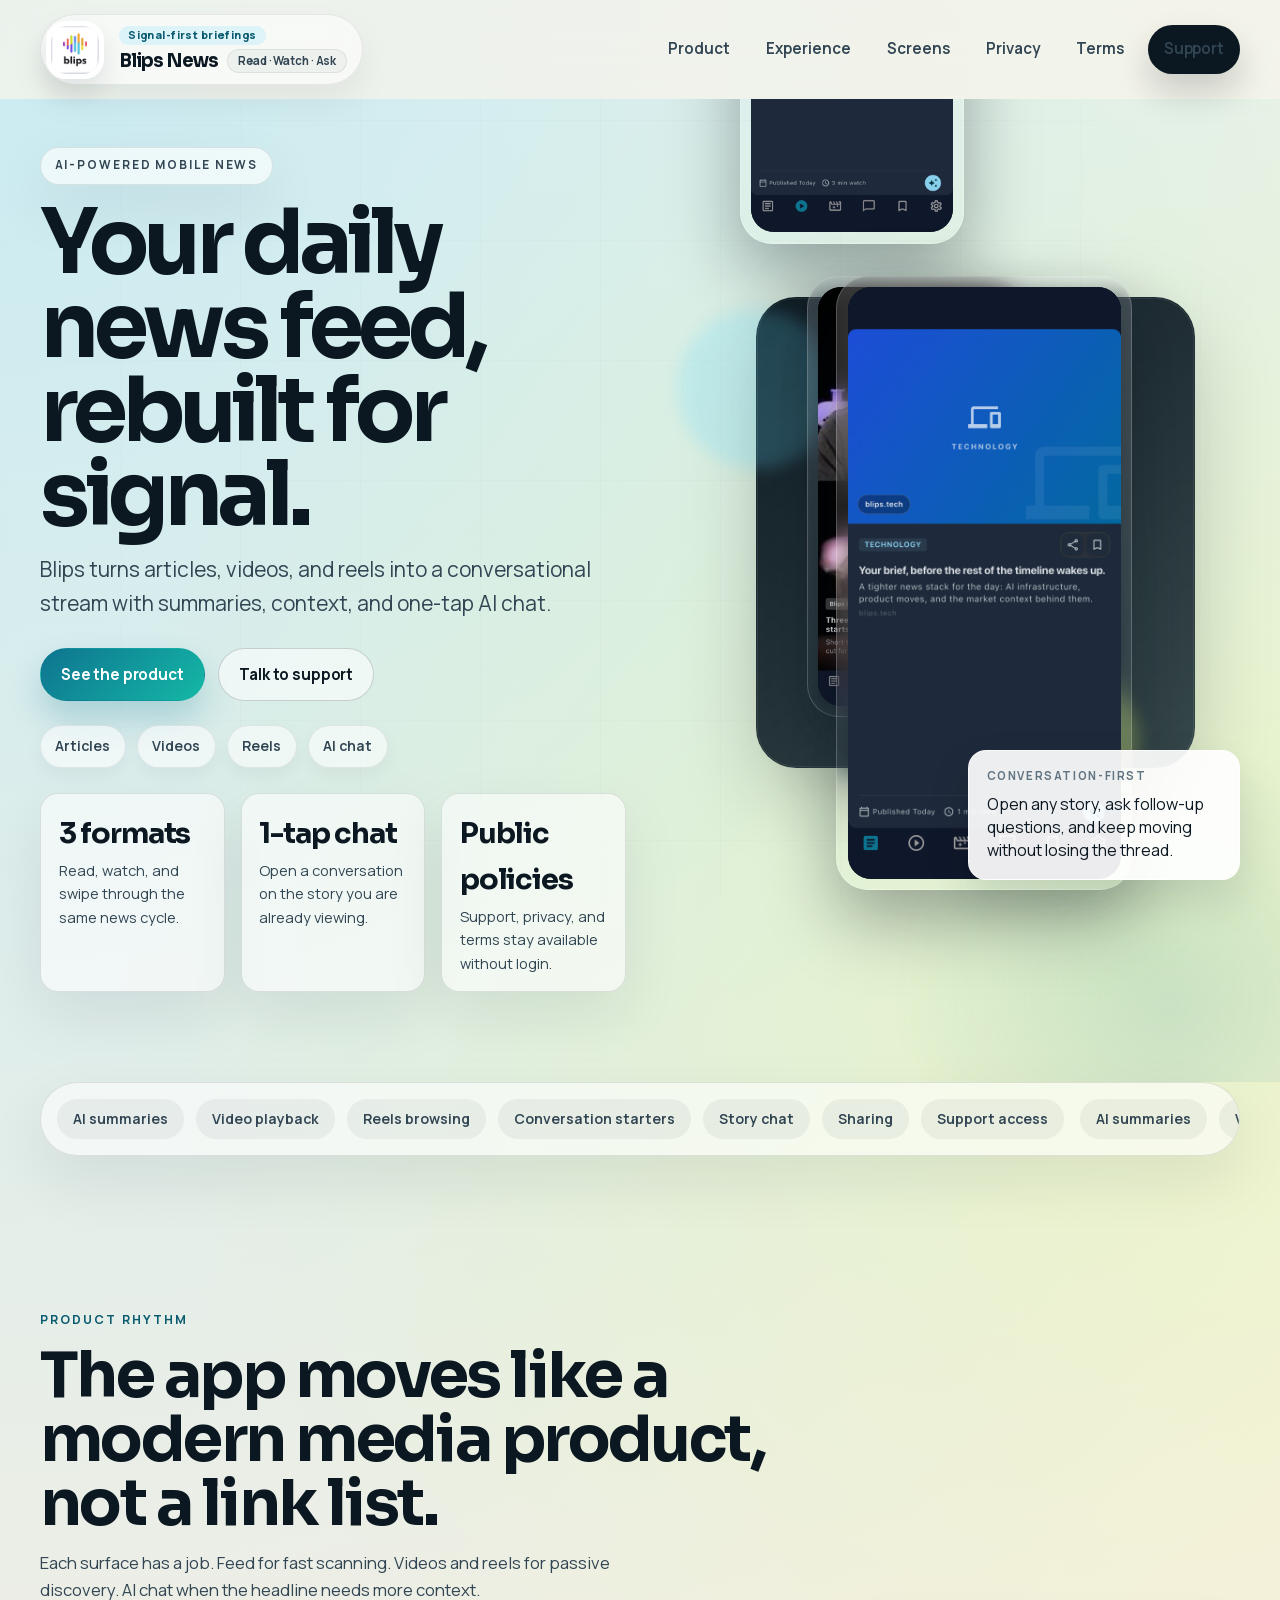
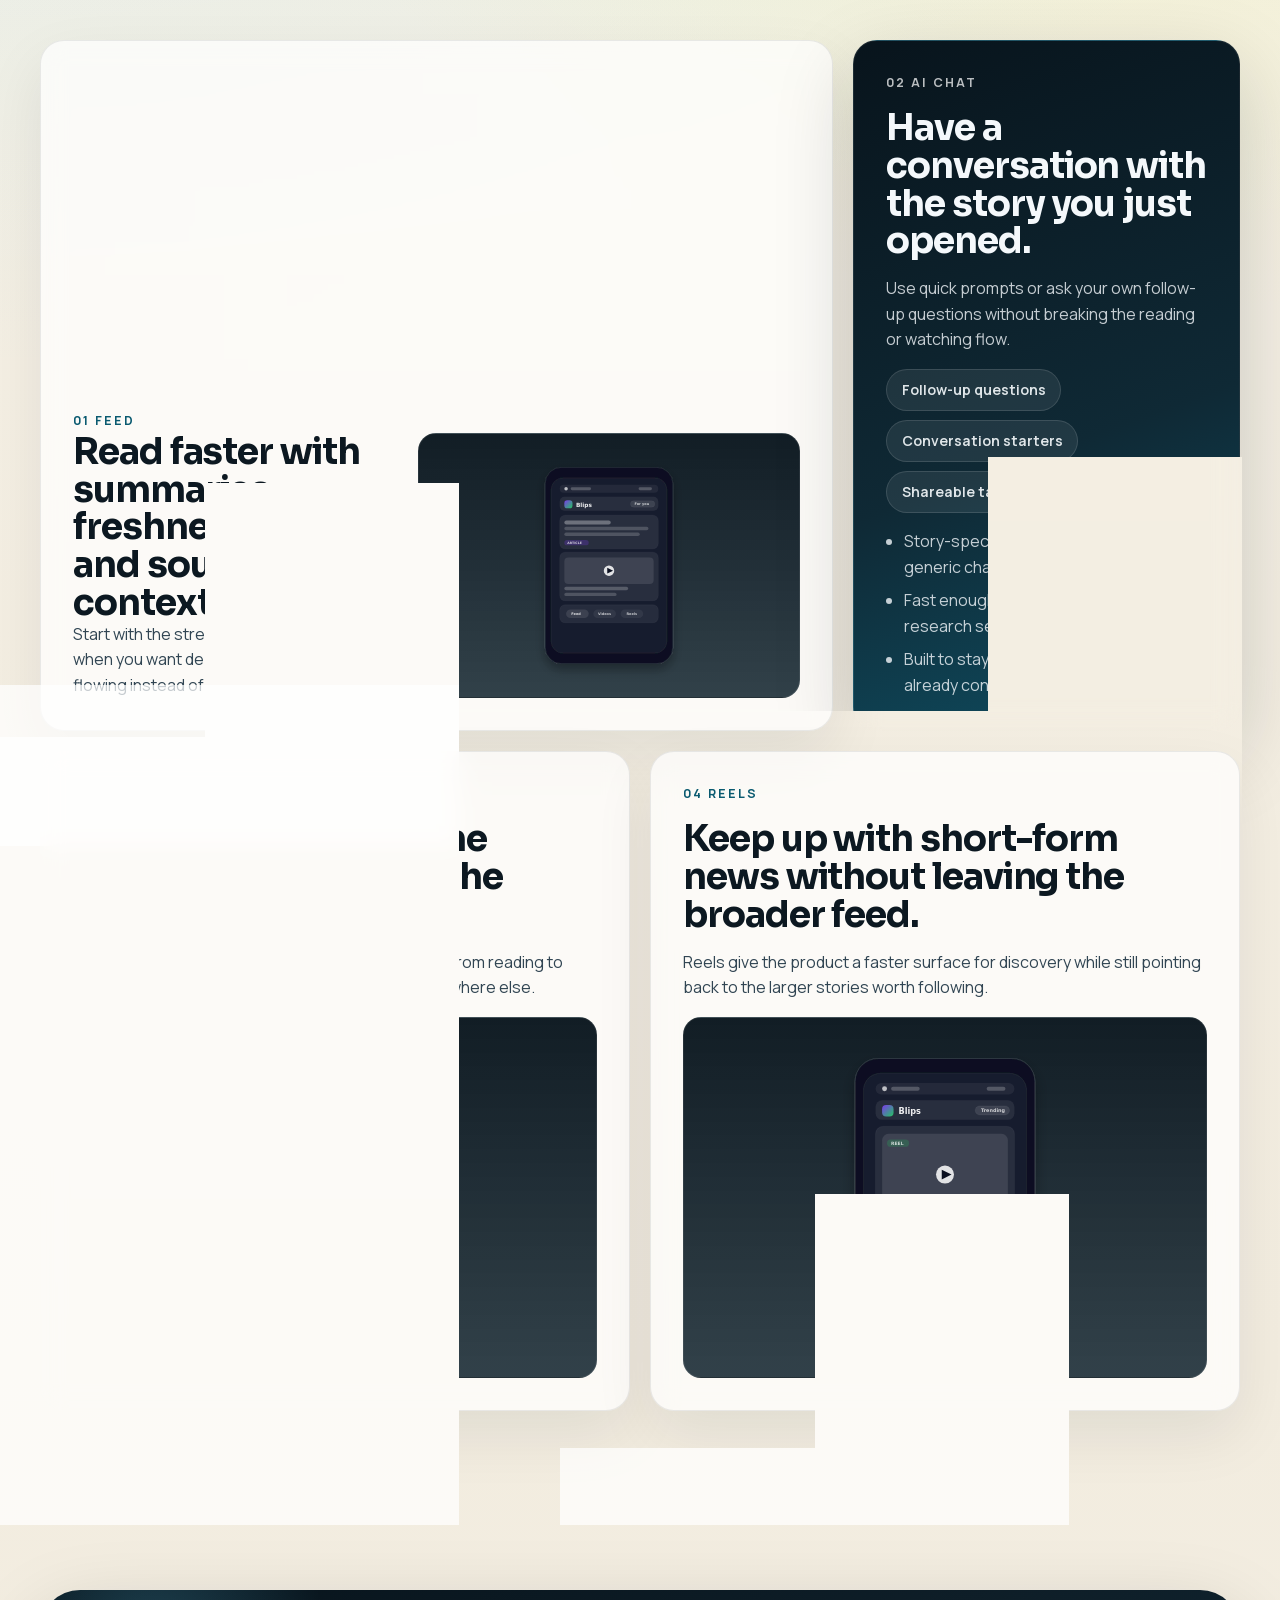
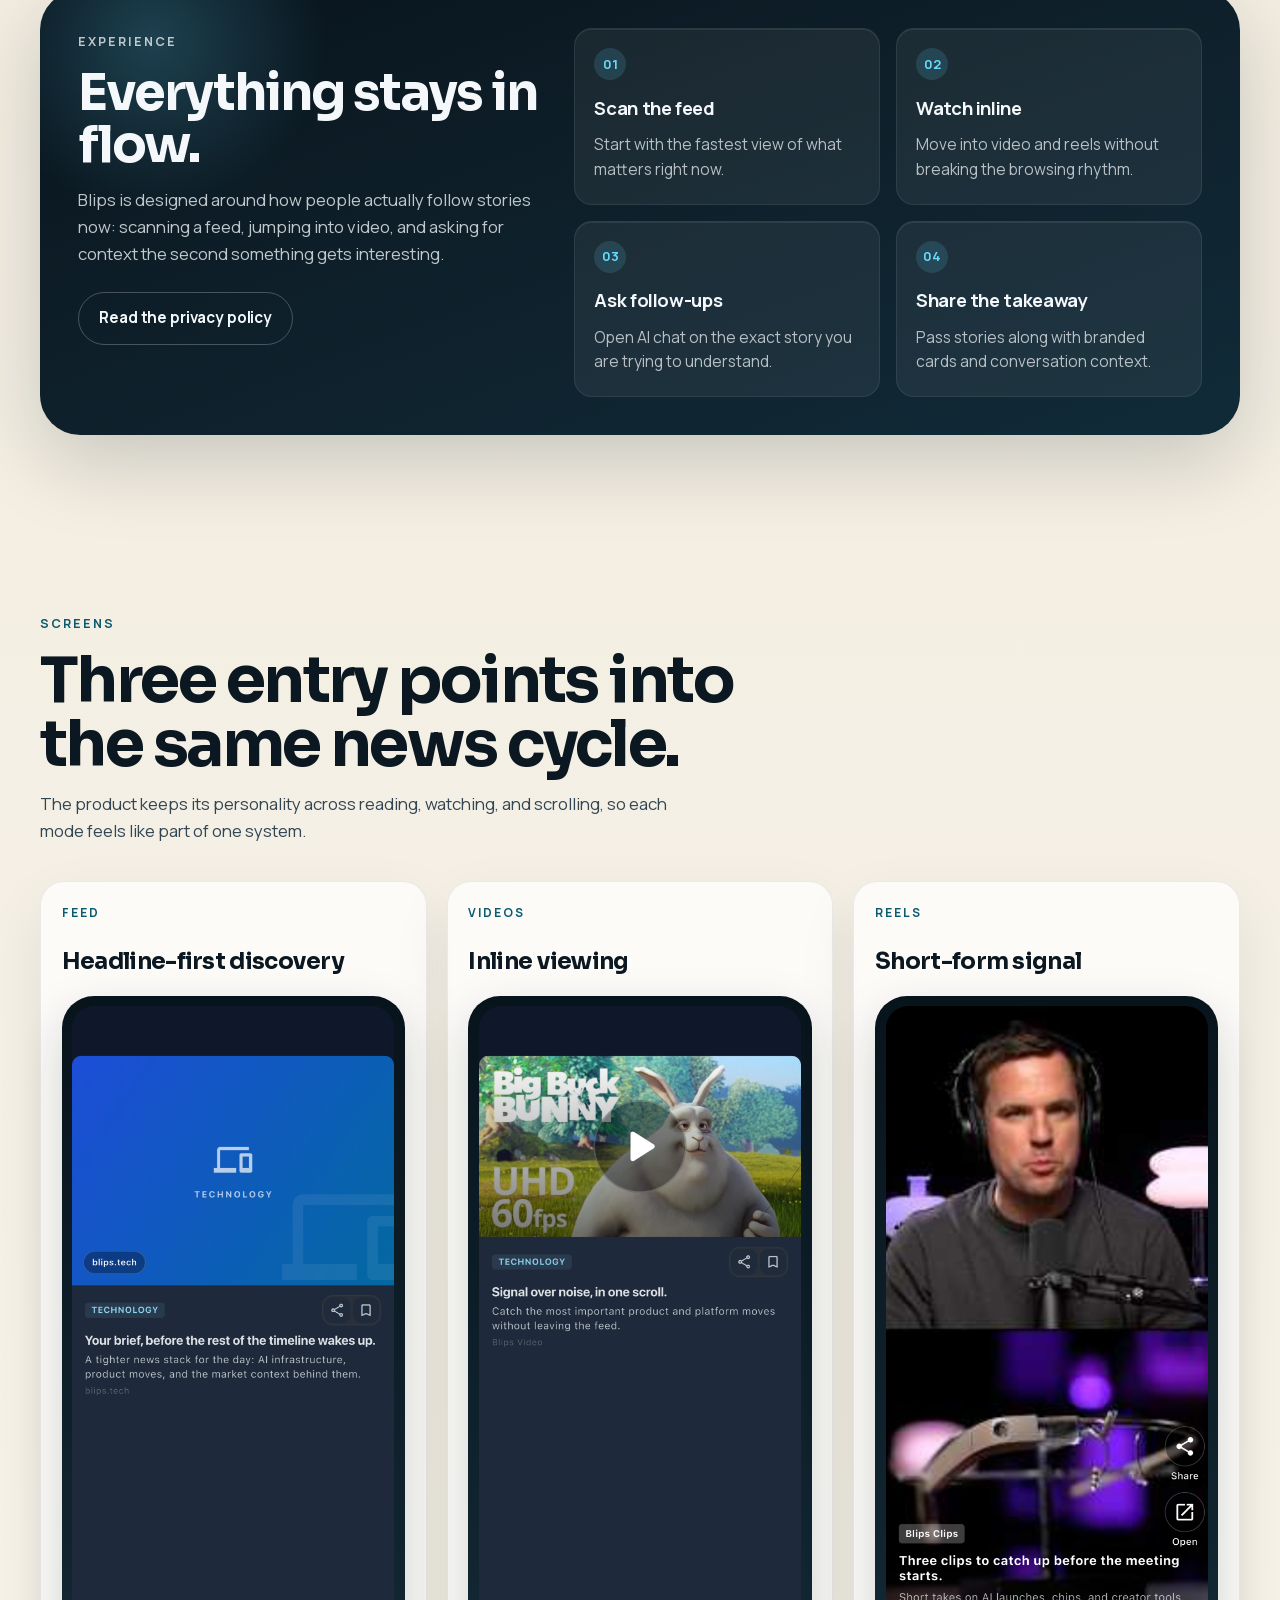
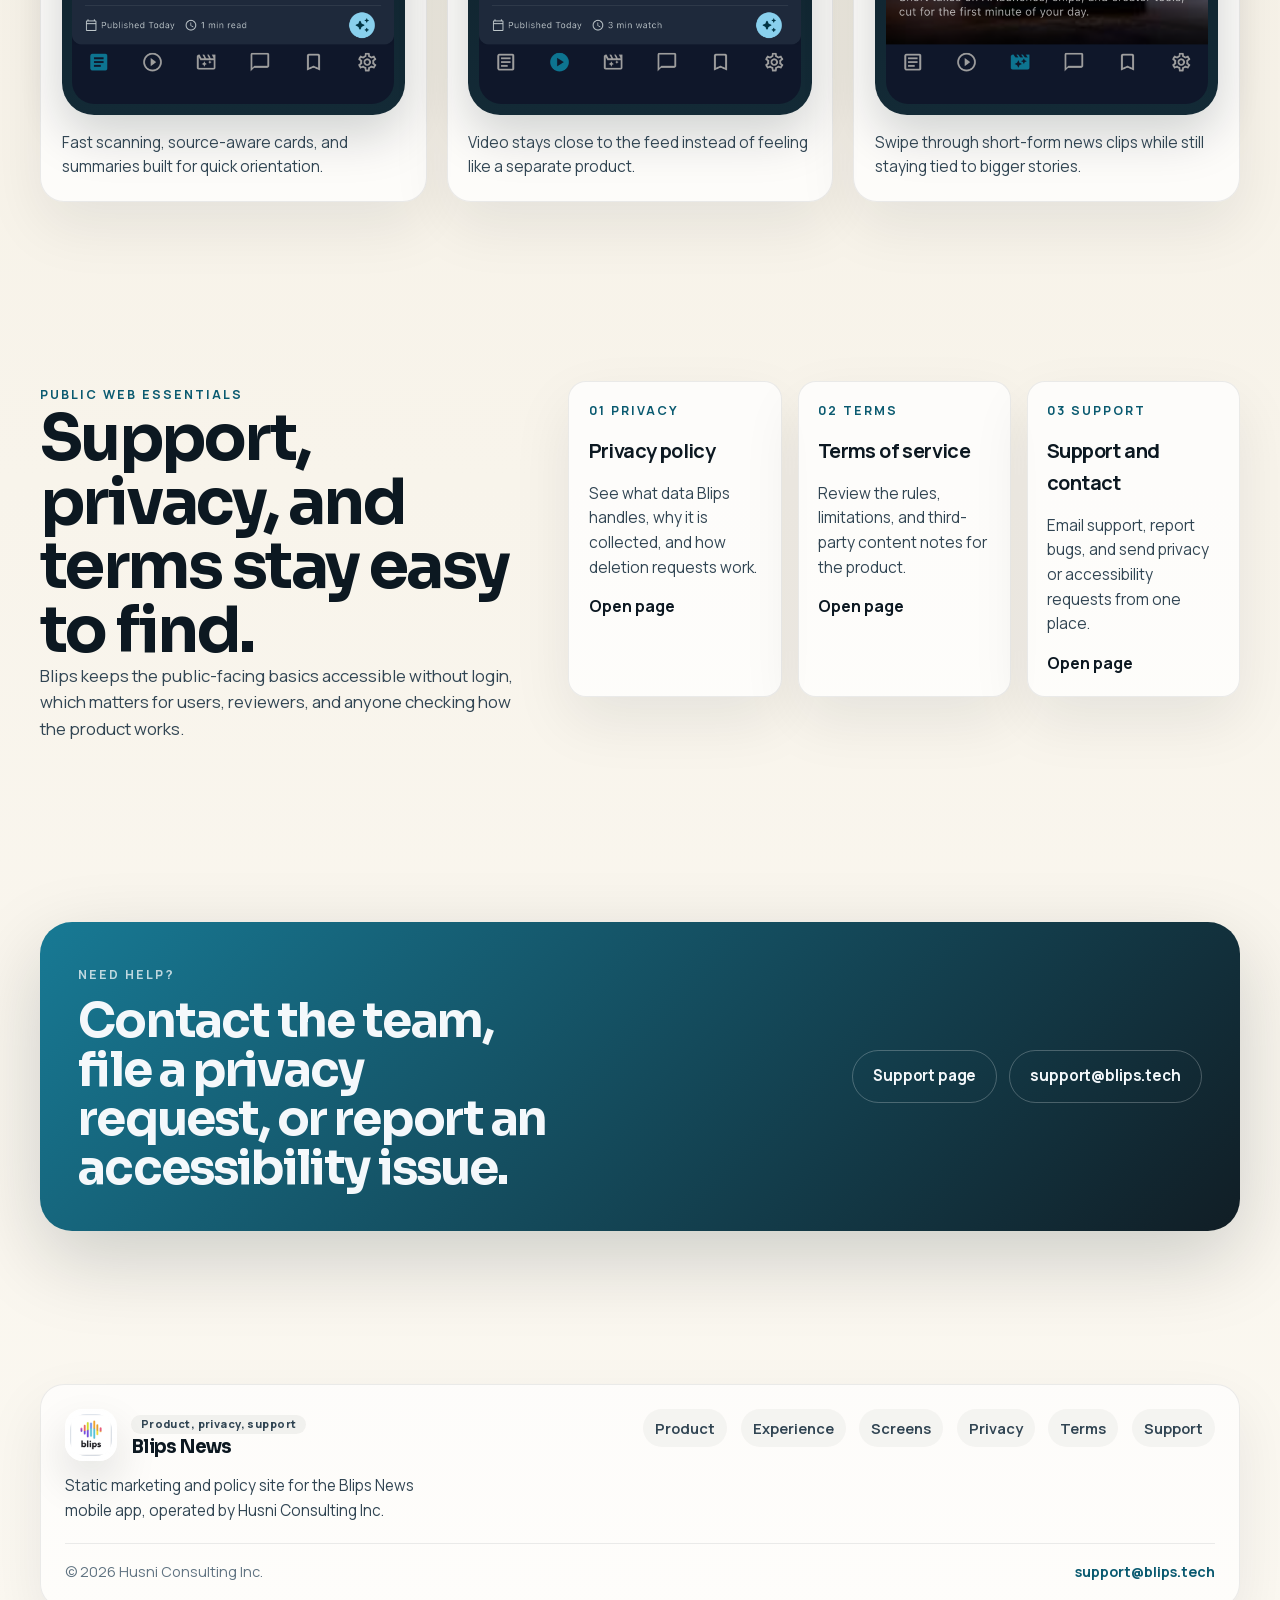
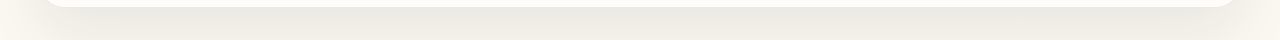
==== commit d55f98e5: "Refactor code structure for improved readability and maintainability" ====
--- a/index.html
+++ b/index.html
@@ -12,8 +12,8 @@
     />
 
     <link rel="canonical" href="https://blips.tech/" />
-    <link rel="preload" href="./assets/fonts/instrument-sans-latin.woff2" as="font" type="font/woff2" crossorigin />
-    <link rel="preload" href="./assets/fonts/space-grotesk-latin.woff2" as="font" type="font/woff2" crossorigin />
+    <link rel="preload" href="./assets/fonts/manrope-latin.woff2" as="font" type="font/woff2" crossorigin />
+    <link rel="preload" href="./assets/fonts/sora-latin.woff2" as="font" type="font/woff2" crossorigin />
     <link rel="stylesheet" href="./styles.css" />
     <link rel="icon" href="./assets/app-icon.png" type="image/png" />
     <link rel="icon" href="./assets/favicon.ico" type="image/x-icon" />
@@ -66,10 +66,15 @@
     <header class="site-header" data-header>
       <div class="container header-inner">
         <a class="brand" href="./index.html" aria-label="Blips News home">
-          <img class="brand__mark" src="./assets/app-icon.png" alt="" width="48" height="48" />
+          <span class="brand__mark-shell">
+            <img class="brand__mark" src="./assets/app-icon.png" alt="" width="48" height="48" />
+          </span>
           <span class="brand__copy">
-            <span class="brand__eyebrow">Blips mobile app</span>
-            <span class="brand__name">Blips News</span>
+            <span class="brand__eyebrow">Signal-first briefings</span>
+            <span class="brand__name-row">
+              <span class="brand__name">Blips News</span>
+              <span class="brand__microtag">Read &middot; Watch &middot; Ask</span>
+            </span>
           </span>
         </a>
 
@@ -458,10 +463,14 @@
           <div class="footer-top">
             <div class="footer-brand">
               <a class="brand" href="./index.html" aria-label="Blips News home">
-                <img class="brand__mark" src="./assets/app-icon.png" alt="" width="48" height="48" />
+                <span class="brand__mark-shell">
+                  <img class="brand__mark" src="./assets/app-icon.png" alt="" width="48" height="48" />
+                </span>
                 <span class="brand__copy">
-                  <span class="brand__eyebrow">Public product site</span>
-                  <span class="brand__name">Blips News</span>
+                  <span class="brand__eyebrow">Product, privacy, support</span>
+                  <span class="brand__name-row">
+                    <span class="brand__name">Blips News</span>
+                  </span>
                 </span>
               </a>
               <p>
--- a/styles.css
+++ b/styles.css
@@ -1,17 +1,17 @@
 @font-face {
-  font-family: "Instrument Sans";
+  font-family: "Manrope";
   font-style: normal;
   font-weight: 400 800;
   font-display: swap;
-  src: url("./assets/fonts/instrument-sans-latin.woff2") format("woff2");
+  src: url("./assets/fonts/manrope-latin.woff2") format("woff2");
 }
 
 @font-face {
-  font-family: "Space Grotesk";
+  font-family: "Sora";
   font-style: normal;
-  font-weight: 500 700;
+  font-weight: 400 800;
   font-display: swap;
-  src: url("./assets/fonts/space-grotesk-latin.woff2") format("woff2");
+  src: url("./assets/fonts/sora-latin.woff2") format("woff2");
 }
 
 :root {
@@ -56,8 +56,8 @@
   --section-tight: clamp(3rem, 5vw, 4.5rem);
   --header-height: 84px;
 
-  --font-body: "Instrument Sans", "Avenir Next", "Segoe UI", sans-serif;
-  --font-display: "Space Grotesk", "Trebuchet MS", sans-serif;
+  --font-body: "Manrope", "Avenir Next", "Segoe UI", sans-serif;
+  --font-display: "Sora", "Avenir Next", "Segoe UI", sans-serif;
 }
 
 *,
@@ -284,42 +284,106 @@
 .brand {
   display: inline-flex;
   align-items: center;
-  gap: 0.85rem;
+  gap: 0.9rem;
+  min-width: 0;
   color: var(--ink);
   text-decoration: none;
 }
 
+.site-header .brand {
+  padding: 0.32rem 0.95rem 0.32rem 0.34rem;
+  border: 1px solid rgba(12, 24, 33, 0.08);
+  border-radius: 999px;
+  background: rgba(255, 255, 255, 0.56);
+  box-shadow: 0 16px 36px rgba(12, 24, 33, 0.06);
+  backdrop-filter: blur(14px);
+}
+
 .brand:hover {
   text-decoration: none;
 }
 
+.brand__mark-shell {
+  flex: none;
+  display: grid;
+  place-items: center;
+  width: 58px;
+  height: 58px;
+  padding: 5px;
+  border-radius: 20px;
+  background: linear-gradient(180deg, rgba(255, 255, 255, 0.99), rgba(255, 255, 255, 0.9));
+  box-shadow: 0 14px 28px rgba(12, 24, 33, 0.1);
+}
+
 .brand__mark {
-  width: 48px;
-  height: 48px;
-  padding: 4px;
+  width: 100%;
+  height: 100%;
+  padding: 0;
   border-radius: 16px;
-  background: rgba(255, 255, 255, 0.95);
-  box-shadow: var(--shadow-card);
+  background: #ffffff;
 }
 
 .brand__copy {
   display: grid;
-  gap: 0.1rem;
+  gap: 0.28rem;
+  min-width: 0;
 }
 
 .brand__eyebrow {
+  width: fit-content;
+  max-width: 100%;
+  padding: 0.24rem 0.58rem;
+  border-radius: 999px;
+  background: rgba(103, 217, 255, 0.18);
+  color: var(--accent-strong);
+  font-size: 0.68rem;
+  font-weight: 800;
+  letter-spacing: 0.04em;
+  line-height: 1;
+}
+
+.brand__name-row {
+  display: flex;
+  align-items: center;
+  gap: 0.55rem;
+  min-width: 0;
+  flex-wrap: wrap;
+}
+
+.brand__name {
+  font-family: var(--font-display);
+  font-size: 1.16rem;
+  font-weight: 700;
+  line-height: 0.95;
+  letter-spacing: -0.05em;
+}
+
+.brand__microtag {
+  padding: 0.32rem 0.62rem;
+  border: 1px solid rgba(12, 24, 33, 0.08);
+  border-radius: 999px;
+  background: rgba(12, 24, 33, 0.04);
+  color: var(--ink-soft);
   font-size: 0.72rem;
   font-weight: 700;
-  letter-spacing: 0.16em;
-  text-transform: uppercase;
-  color: var(--ink-muted);
-}
-
-.brand__name {
-  font-family: var(--font-display);
-  font-size: 1.05rem;
-  font-weight: 700;
-  letter-spacing: -0.03em;
+  line-height: 1;
+  letter-spacing: -0.01em;
+}
+
+.footer-brand .brand__mark-shell {
+  width: 52px;
+  height: 52px;
+  border-radius: 18px;
+  box-shadow: var(--shadow-card);
+}
+
+.footer-brand .brand__eyebrow {
+  background: rgba(12, 24, 33, 0.05);
+  color: var(--ink-soft);
+}
+
+.footer-brand .brand__microtag {
+  display: none;
 }
 
 .nav-toggle {
@@ -1517,6 +1581,20 @@
     --header-height: 76px;
   }
 
+  .site-header .brand {
+    padding: 0.24rem 0.72rem 0.24rem 0.24rem;
+  }
+
+  .brand__mark-shell {
+    width: 52px;
+    height: 52px;
+    border-radius: 18px;
+  }
+
+  .brand__microtag {
+    display: none;
+  }
+
   .nav-toggle {
     display: inline-flex;
   }
@@ -1637,6 +1715,14 @@
 }
 
 @media (max-width: 640px) {
+  .site-header .brand {
+    max-width: calc(100% - 4.35rem);
+  }
+
+  .brand__eyebrow {
+    font-size: 0.62rem;
+  }
+
   .hero-actions,
   .inline-actions {
     flex-direction: column;
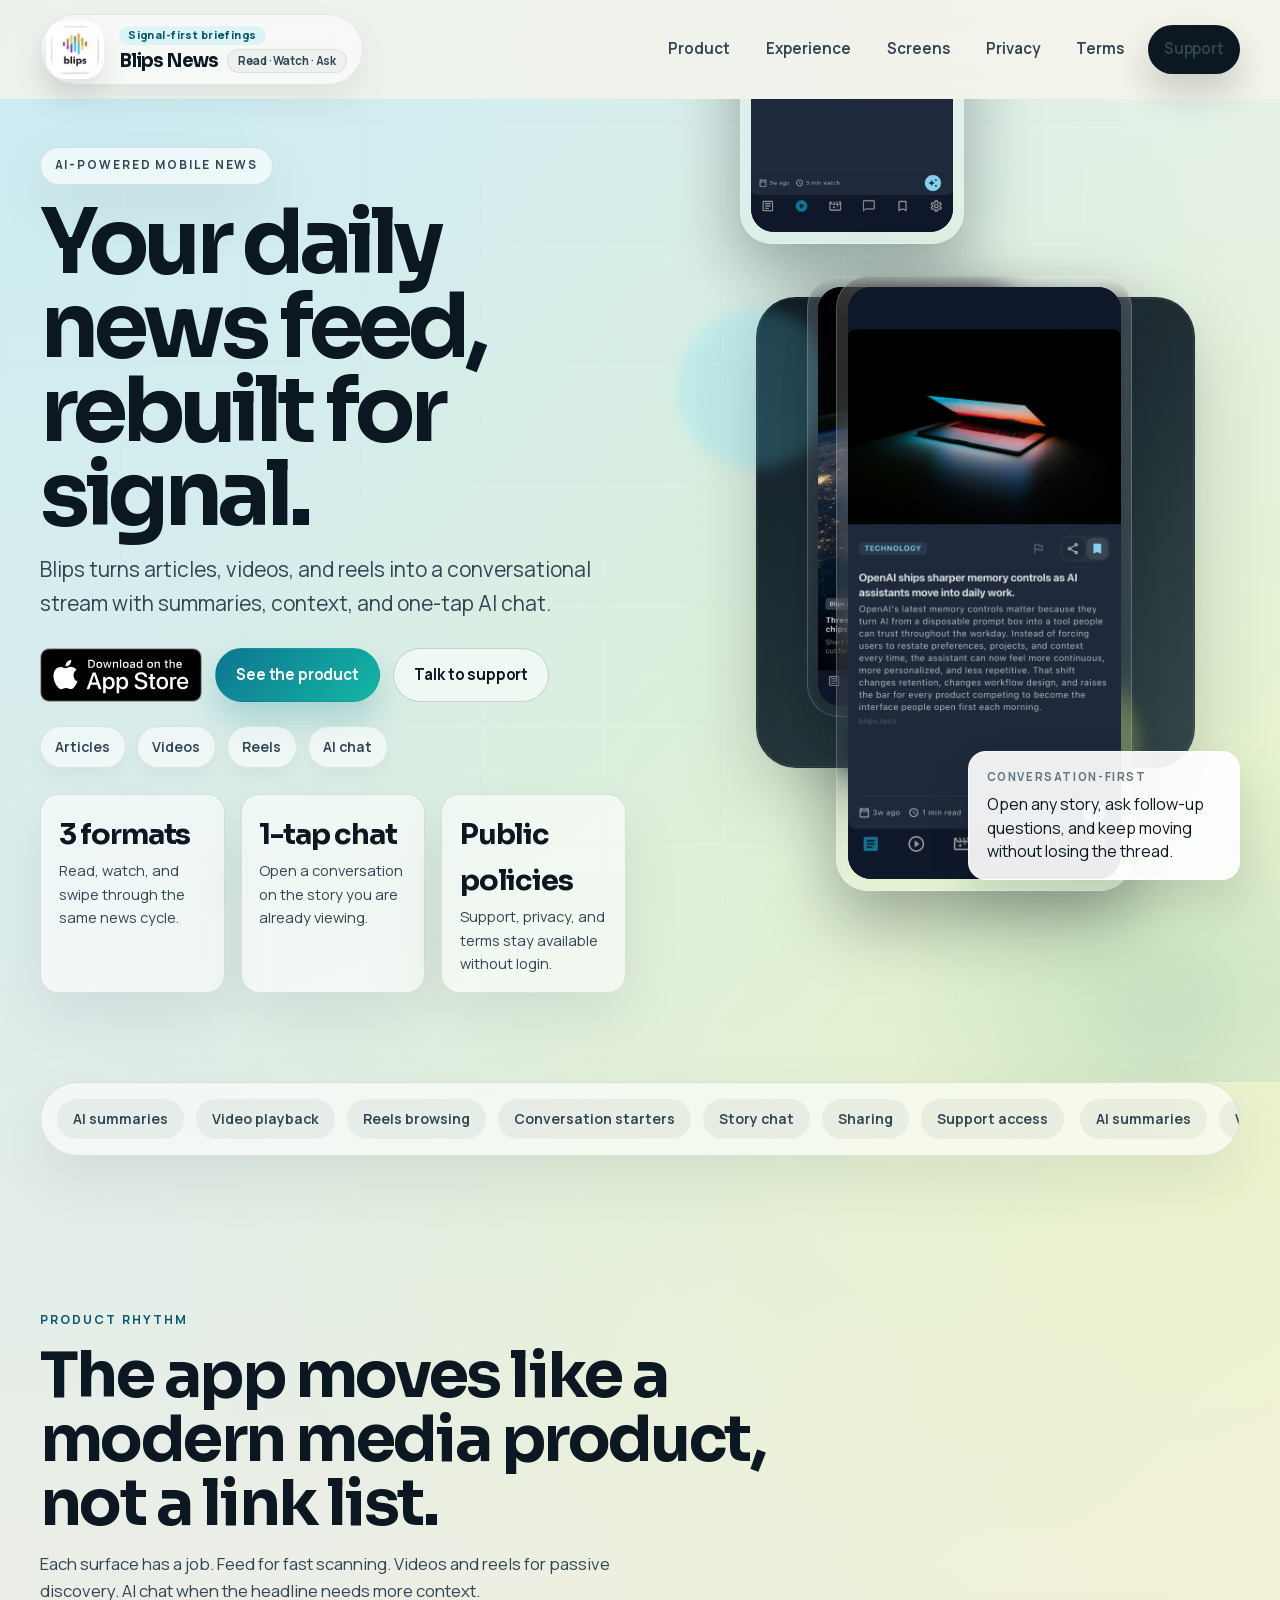
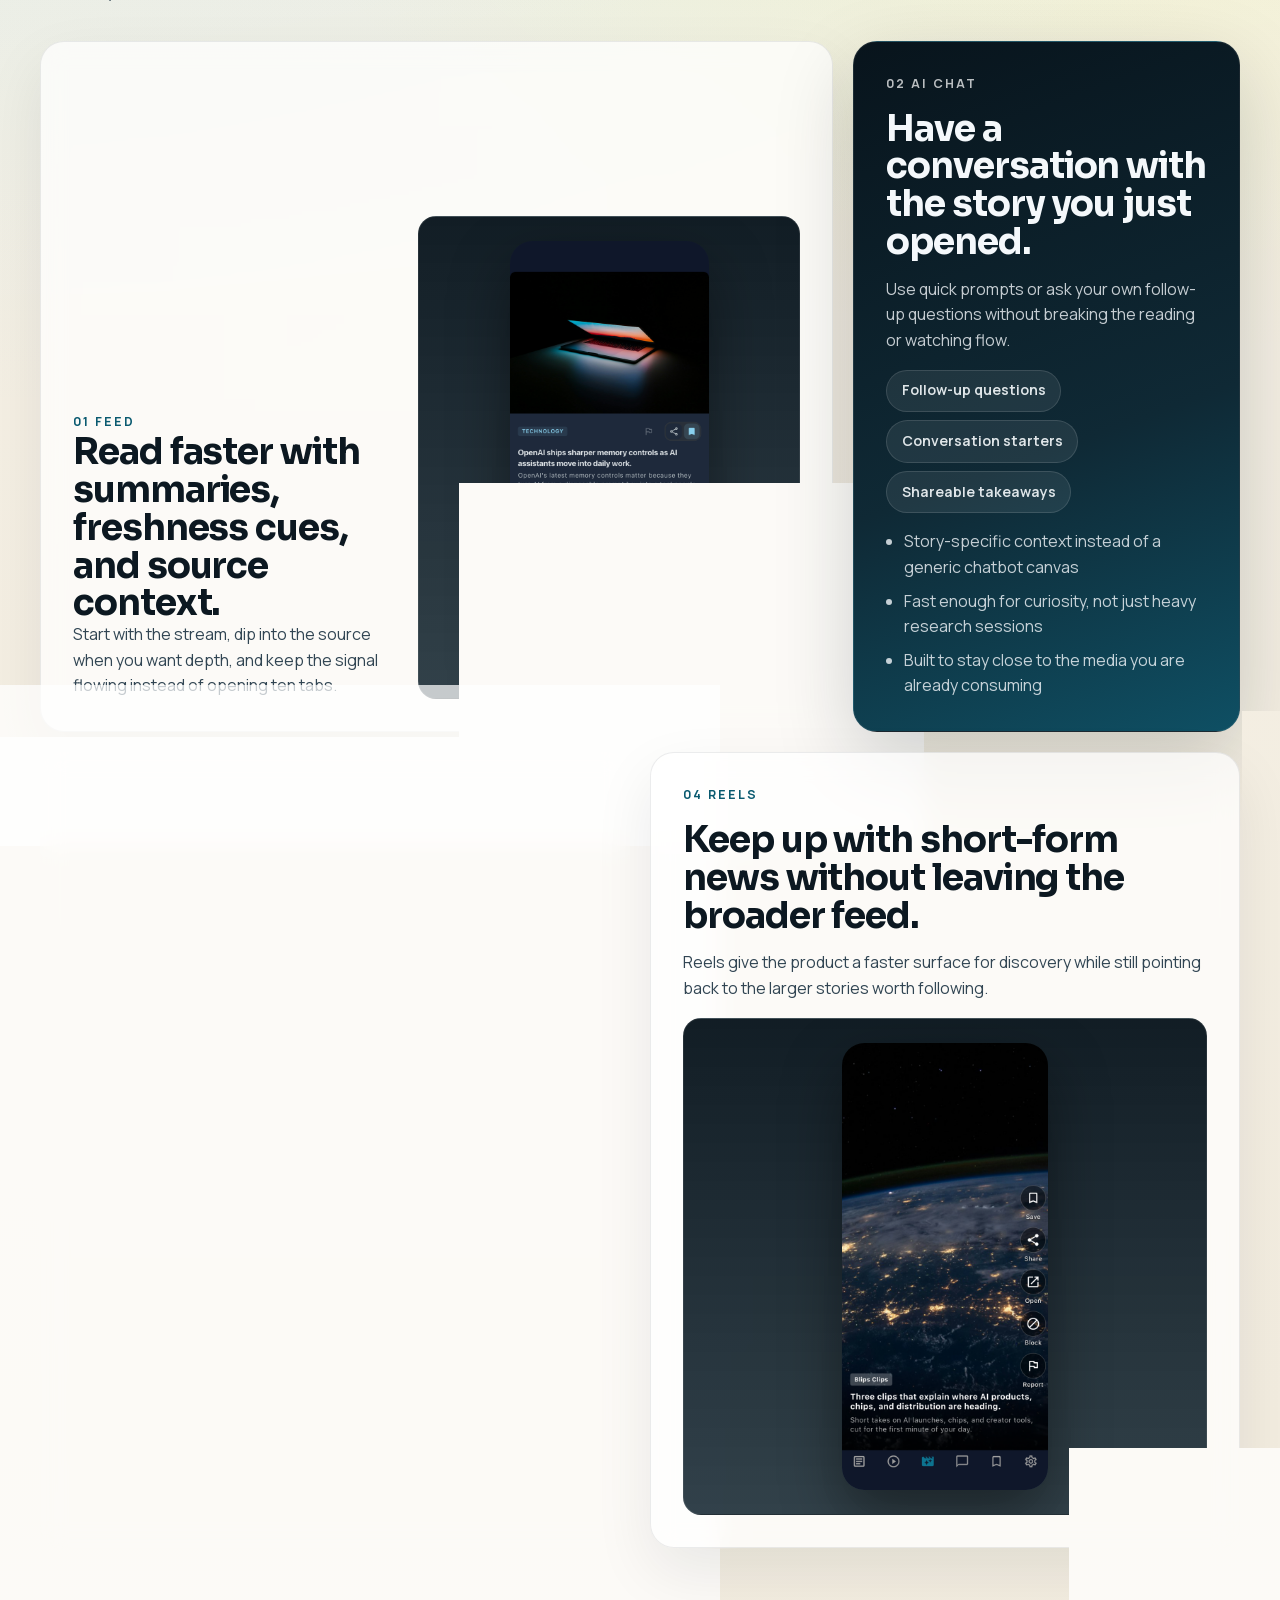
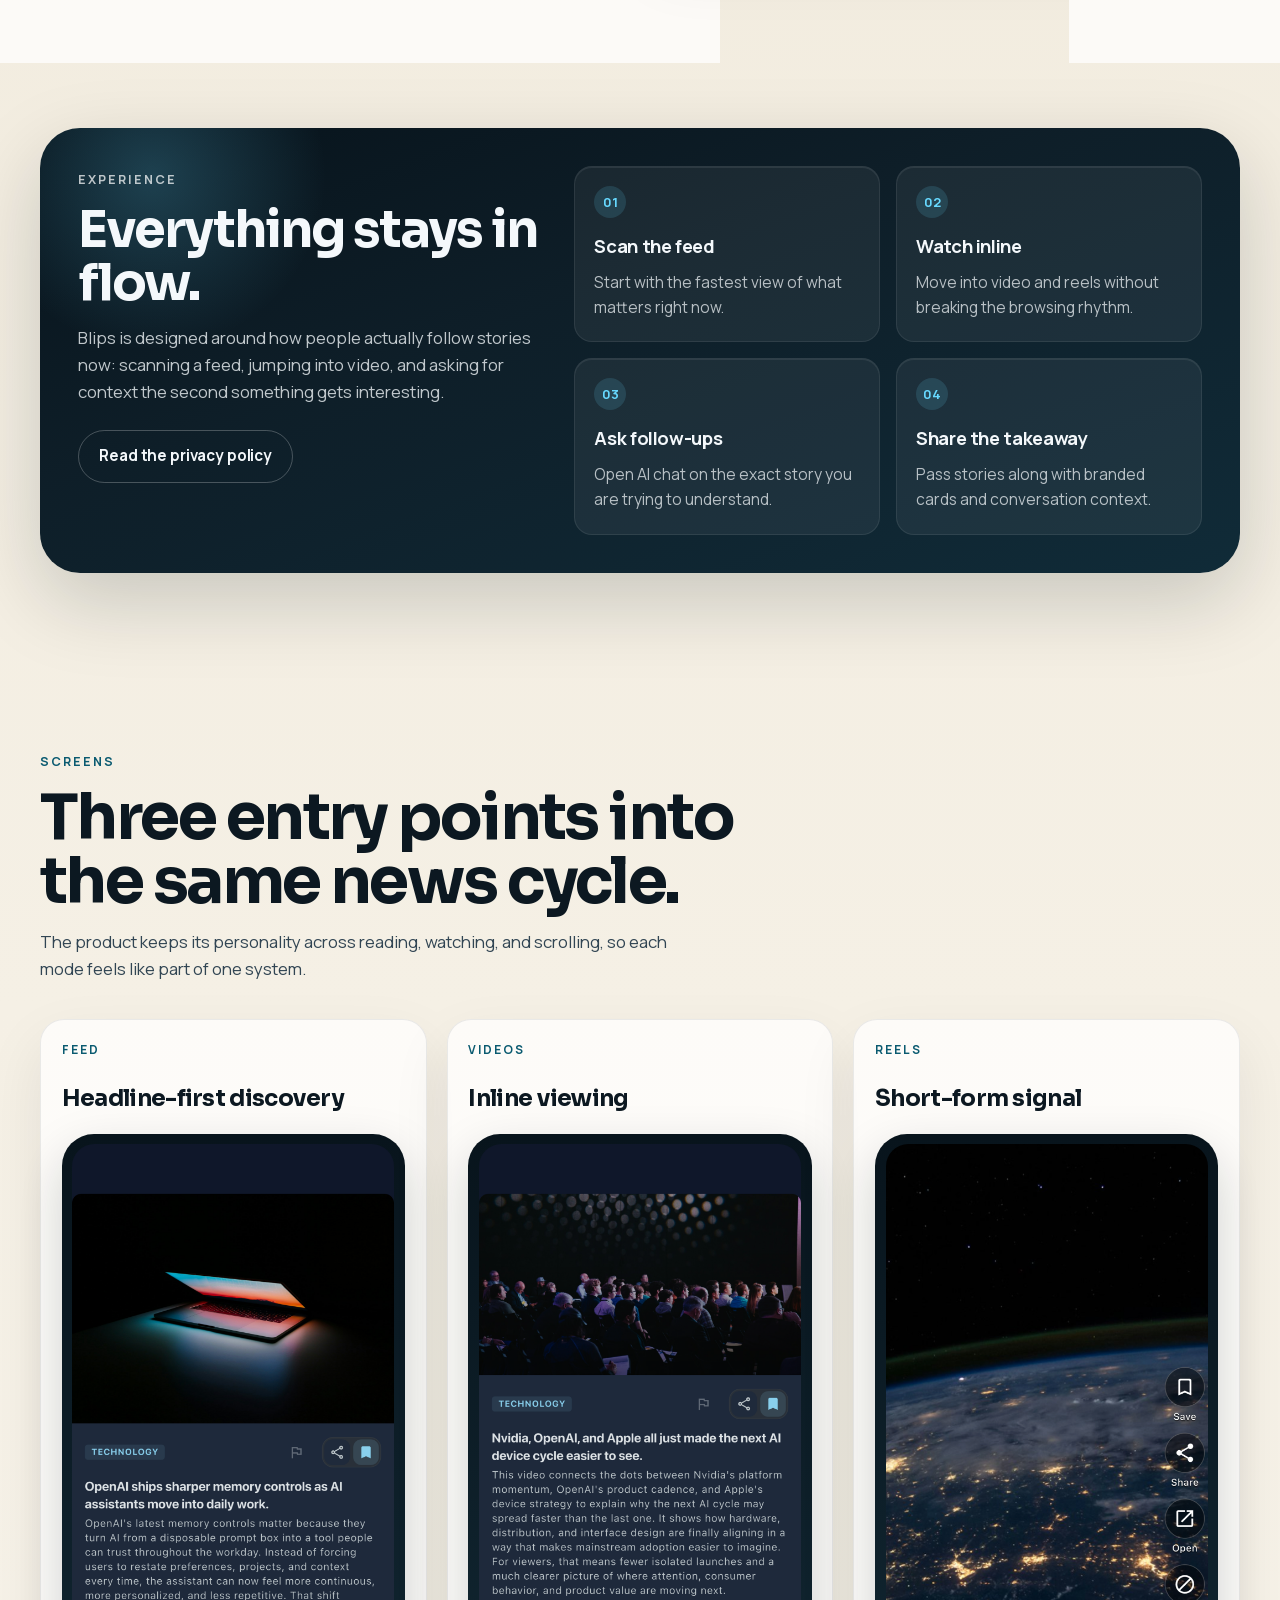
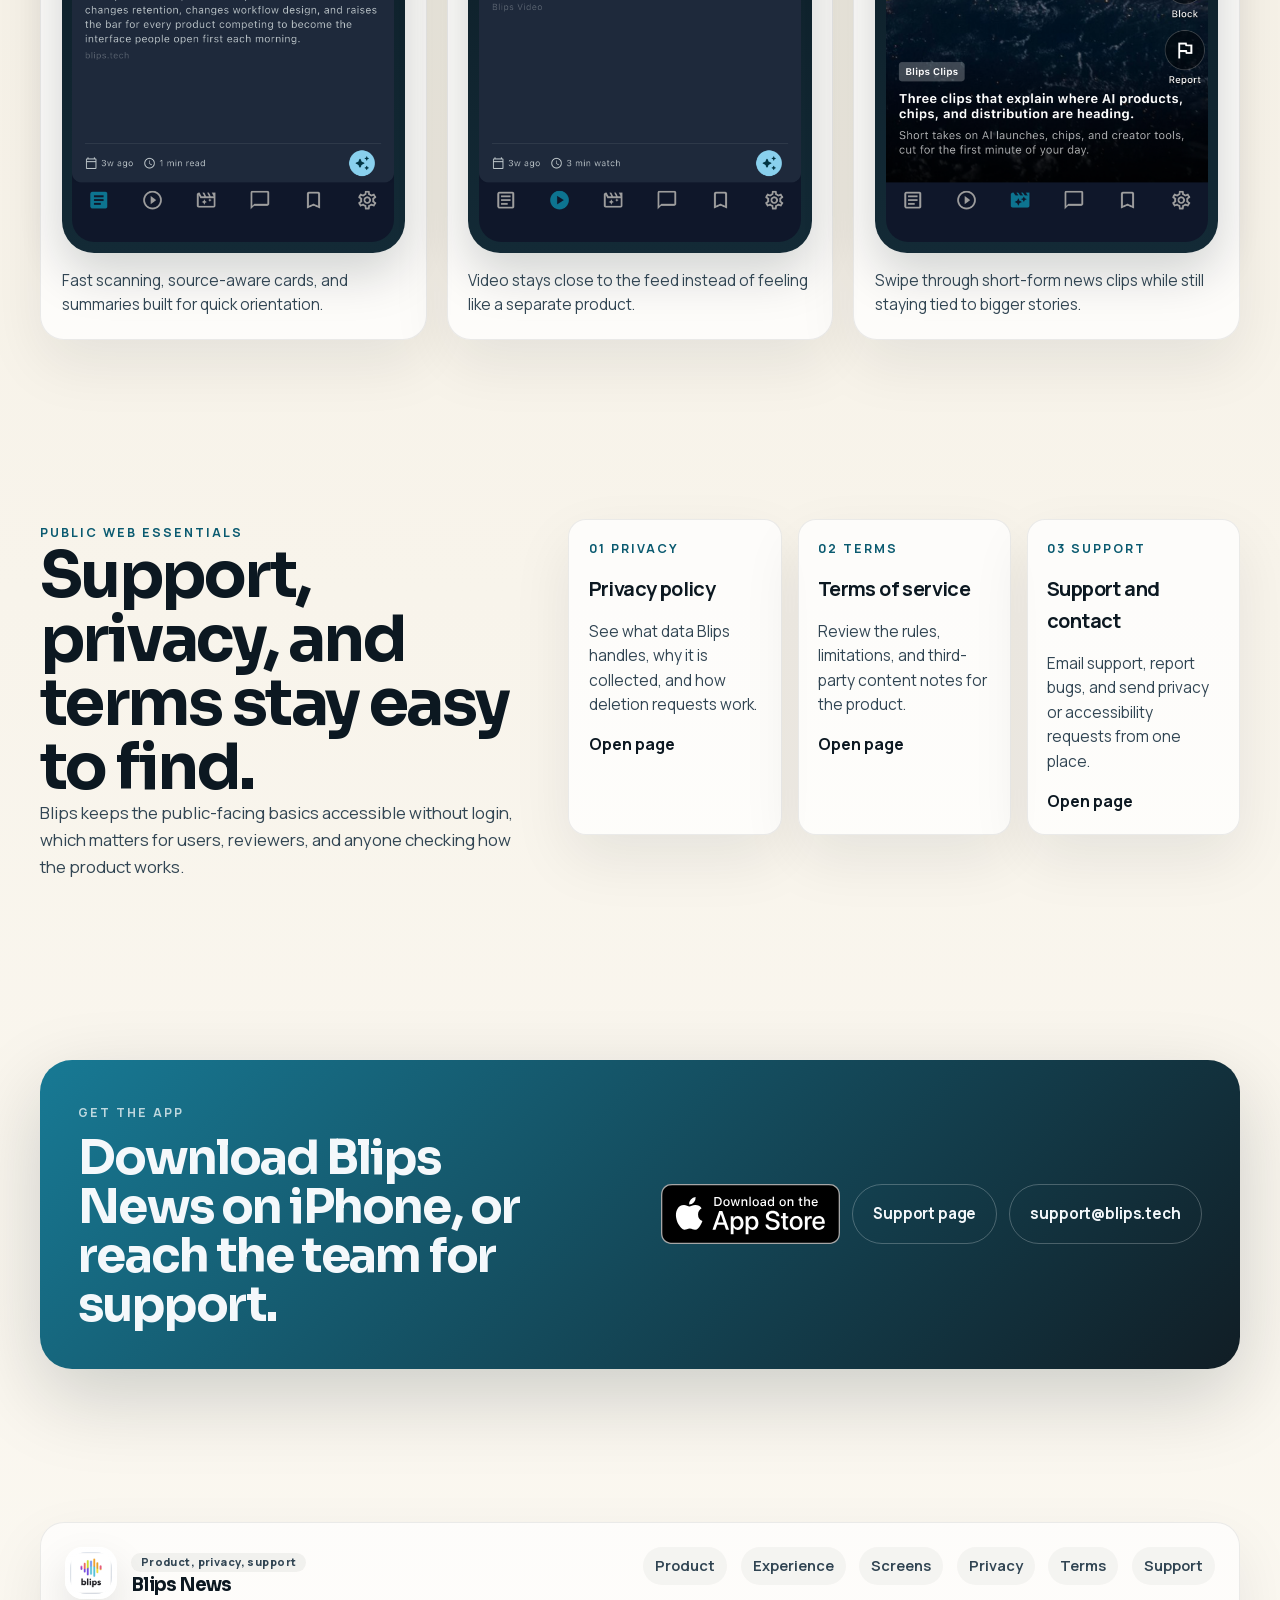
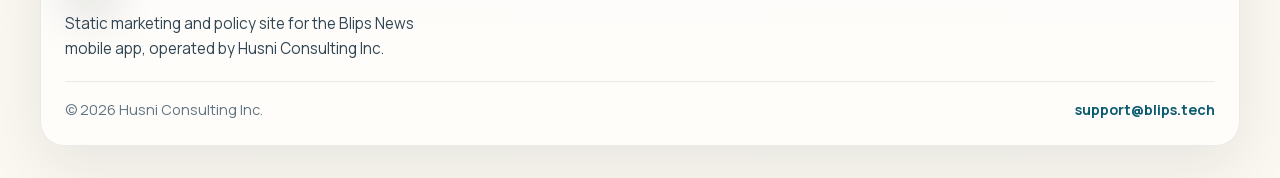
==== commit e929426d: "feat: add App Store download button and use real screenshots - App Store badge in hero and footer CT" ====
--- a/index.html
+++ b/index.html
@@ -106,6 +106,18 @@
             </p>
 
             <div class="hero-actions">
+              <a
+                class="appstore-badge"
+                href="https://apps.apple.com/us/app/blips-news/id6759897330"
+                aria-label="Download Blips News on the App Store"
+              >
+                <img
+                  src="./assets/appstore-badge.svg"
+                  alt="Download on the App Store"
+                  width="160"
+                  height="54"
+                />
+              </a>
               <a class="button button--accent" href="./index.html#screens">See the product</a>
               <a class="button button--ghost" href="./support.html">Talk to support</a>
             </div>
@@ -226,12 +238,12 @@
                     signal flowing instead of opening ten tabs.
                   </p>
                 </div>
-                <div class="feature-graphic">
+                <div class="feature-graphic feature-graphic--phone">
                   <img
-                    src="./assets/app-feed.svg"
-                    alt="Illustrated preview of the Blips feed tab"
-                    width="1200"
-                    height="800"
+                    src="./assets/screenshot-feed.png"
+                    alt="Blips feed screen showing AI and startup headlines"
+                    width="1170"
+                    height="2532"
                     loading="lazy"
                     decoding="async"
                   />
@@ -265,12 +277,12 @@
                 Video stays part of the browsing loop, so switching from reading to watching feels
                 natural instead of sending you somewhere else.
               </p>
-              <div class="feature-graphic">
-                <img
-                  src="./assets/app-videos.svg"
-                  alt="Illustrated preview of the Blips videos tab"
-                  width="1200"
-                  height="800"
+              <div class="feature-graphic feature-graphic--phone">
+                <img
+                  src="./assets/screenshot-videos.png"
+                  alt="Blips videos screen with an AI-related video selected"
+                  width="1170"
+                  height="2532"
                   loading="lazy"
                   decoding="async"
                 />
@@ -284,12 +296,12 @@
                 Reels give the product a faster surface for discovery while still pointing back to
                 the larger stories worth following.
               </p>
-              <div class="feature-graphic">
-                <img
-                  src="./assets/app-reels.svg"
-                  alt="Illustrated preview of the Blips reels tab"
-                  width="1200"
-                  height="800"
+              <div class="feature-graphic feature-graphic--phone">
+                <img
+                  src="./assets/screenshot-reels.png"
+                  alt="Blips reels screen with short-form video cards"
+                  width="1170"
+                  height="2532"
                   loading="lazy"
                   decoding="async"
                 />
@@ -444,11 +456,23 @@
         <div class="container">
           <div class="cta-banner">
             <div>
-              <span class="kicker kicker--inverted">Need help?</span>
-              <h2>Contact the team, file a privacy request, or report an accessibility issue.</h2>
+              <span class="kicker kicker--inverted">Get the app</span>
+              <h2>Download Blips News on iPhone, or reach the team for support.</h2>
             </div>
 
             <div class="cta-actions">
+              <a
+                class="appstore-badge appstore-badge--light"
+                href="https://apps.apple.com/us/app/blips-news/id6759897330"
+                aria-label="Download Blips News on the App Store"
+              >
+                <img
+                  src="./assets/appstore-badge.svg"
+                  alt="Download on the App Store"
+                  width="180"
+                  height="60"
+                />
+              </a>
               <a class="button button--ghost-light" href="./support.html">Support page</a>
               <a class="button button--ghost-light" href="mailto:support@blips.tech">support@blips.tech</a>
             </div>
--- a/styles.css
+++ b/styles.css
@@ -875,6 +875,42 @@
   width: 100%;
 }
 
+.feature-graphic--phone {
+  padding: 1.5rem;
+  min-height: 22rem;
+}
+
+.feature-graphic--phone img {
+  width: auto;
+  max-width: 60%;
+  max-height: 28rem;
+  border-radius: 1.4rem;
+  box-shadow: 0 24px 60px rgba(0, 0, 0, 0.45);
+}
+
+.appstore-badge {
+  display: inline-flex;
+  align-items: center;
+  border-radius: 12px;
+  transition: transform 160ms ease, box-shadow 160ms ease;
+}
+
+.appstore-badge:hover,
+.appstore-badge:focus-visible {
+  transform: translateY(-1px);
+  box-shadow: 0 12px 28px rgba(8, 20, 28, 0.18);
+}
+
+.appstore-badge img {
+  display: block;
+  width: auto;
+  height: 54px;
+}
+
+.appstore-badge--light img {
+  height: 60px;
+}
+
 .feature-pills {
   display: flex;
   flex-wrap: wrap;
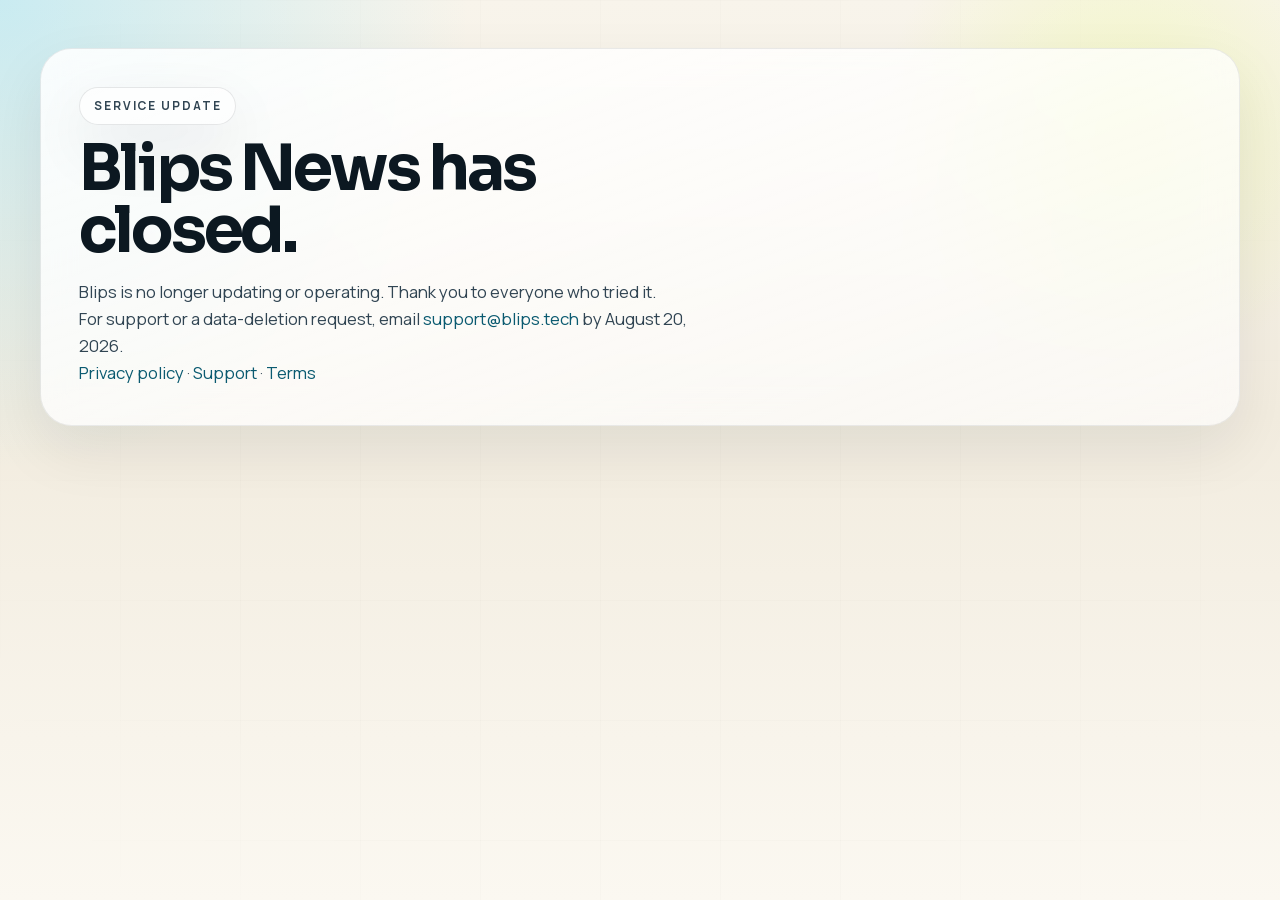
==== commit b1d0b7c7: "chore: publish Blips closure notice" ====
--- a/index.html
+++ b/index.html
@@ -4,521 +4,41 @@
     <meta charset="utf-8" />
     <meta name="viewport" content="width=device-width, initial-scale=1" />
     <meta name="theme-color" content="#f7f3ea" />
-
-    <title>Blips News | Signal-first AI news feed</title>
-    <meta
-      name="description"
-      content="Blips News is a signal-first mobile news feed for articles, videos, reels, and AI chat."
-    />
-
+    <meta name="robots" content="noindex, nofollow" />
+    <title>Blips News has closed</title>
+    <meta name="description" content="Blips News has closed. Support and privacy requests remain available for a limited time." />
     <link rel="canonical" href="https://blips.tech/" />
-    <link rel="preload" href="./assets/fonts/manrope-latin.woff2" as="font" type="font/woff2" crossorigin />
-    <link rel="preload" href="./assets/fonts/sora-latin.woff2" as="font" type="font/woff2" crossorigin />
     <link rel="stylesheet" href="./styles.css" />
     <link rel="icon" href="./assets/app-icon.png" type="image/png" />
-    <link rel="icon" href="./assets/favicon.ico" type="image/x-icon" />
-    <link rel="apple-touch-icon" href="./assets/app-icon.png" />
-
-    <meta property="og:title" content="Blips News" />
-    <meta
-      property="og:description"
-      content="A signal-first mobile news feed for articles, videos, reels, and AI chat."
-    />
-    <meta property="og:type" content="website" />
-    <meta property="og:locale" content="en_CA" />
-    <meta property="og:site_name" content="Blips News" />
-    <meta property="og:url" content="https://blips.tech/" />
-    <meta property="og:image" content="https://blips.tech/assets/app-mark.png" />
-    <meta property="og:image:alt" content="Blips News logo mark" />
-
-    <meta name="twitter:card" content="summary_large_image" />
-    <meta name="twitter:title" content="Blips News" />
-    <meta
-      name="twitter:description"
-      content="A signal-first mobile news feed for articles, videos, reels, and AI chat."
-    />
-    <meta name="twitter:image" content="https://blips.tech/assets/app-mark.png" />
-
-    <script type="application/ld+json">
-      {
-        "@context": "https://schema.org",
-        "@type": "Organization",
-        "name": "Husni Consulting Inc.",
-        "brand": {
-          "@type": "Brand",
-          "name": "Blips News"
-        },
-        "url": "https://blips.tech",
-        "contactPoint": [
-          {
-            "@type": "ContactPoint",
-            "contactType": "customer support",
-            "email": "support@blips.tech"
-          }
-        ]
-      }
-    </script>
-    <script defer src="./script.js"></script>
   </head>
-  <body class="page-home">
-    <a class="skip-link" href="#main">Skip to content</a>
-
-    <header class="site-header" data-header>
-      <div class="container header-inner">
-        <a class="brand" href="./index.html" aria-label="Blips News home">
-          <span class="brand__mark-shell">
-            <img class="brand__mark" src="./assets/app-icon.png" alt="" width="48" height="48" />
-          </span>
-          <span class="brand__copy">
-            <span class="brand__eyebrow">Signal-first briefings</span>
-            <span class="brand__name-row">
-              <span class="brand__name">Blips News</span>
-              <span class="brand__microtag">Read &middot; Watch &middot; Ask</span>
-            </span>
-          </span>
-        </a>
-
-        <button class="nav-toggle" type="button" aria-expanded="false" aria-controls="primary-nav" data-nav-toggle>
-          <span>Menu</span>
-          <span class="nav-toggle__icon" aria-hidden="true"></span>
-        </button>
-
-        <nav class="site-nav" id="primary-nav" aria-label="Primary" data-nav>
-          <a href="./index.html#product">Product</a>
-          <a href="./index.html#experience">Experience</a>
-          <a href="./index.html#screens">Screens</a>
-          <a href="./privacy.html">Privacy</a>
-          <a href="./terms.html">Terms</a>
-          <a class="button button--solid button--nav" href="./support.html">Support</a>
-        </nav>
-      </div>
-    </header>
-
+  <body class="page-legal">
     <main id="main">
-      <section class="hero">
-        <div class="container hero-grid">
-          <div class="hero-copy reveal">
-            <span class="eyebrow">AI-powered mobile news</span>
-            <h1>Your daily news feed, rebuilt for signal.</h1>
-            <p class="hero-intro">
-              Blips turns articles, videos, and reels into a conversational stream with summaries,
-              context, and one-tap AI chat.
-            </p>
-
-            <div class="hero-actions">
-              <a
-                class="appstore-badge"
-                href="https://apps.apple.com/us/app/blips-news/id6759897330"
-                aria-label="Download Blips News on the App Store"
-              >
-                <img
-                  src="./assets/appstore-badge.svg"
-                  alt="Download on the App Store"
-                  width="160"
-                  height="54"
-                />
-              </a>
-              <a class="button button--accent" href="./index.html#screens">See the product</a>
-              <a class="button button--ghost" href="./support.html">Talk to support</a>
-            </div>
-
-            <div class="hero-pills" aria-label="Core product surfaces">
-              <span class="pill">Articles</span>
-              <span class="pill">Videos</span>
-              <span class="pill">Reels</span>
-              <span class="pill">AI chat</span>
-            </div>
-
-            <div class="hero-stats">
-              <div class="stat-card">
-                <strong>3 formats</strong>
-                <span>Read, watch, and swipe through the same news cycle.</span>
+      <section class="page-hero">
+        <div class="container">
+          <div class="page-hero__shell">
+            <div class="page-hero__inner">
+              <div>
+                <span class="eyebrow">Service update</span>
+                <h1>Blips News has closed.</h1>
+                <p>
+                  Blips is no longer updating or operating. Thank you to everyone who tried it.
+                </p>
+                <p>
+                  For support or a data-deletion request, email
+                  <a href="mailto:support@blips.tech">support@blips.tech</a> by August 20, 2026.
+                </p>
+                <p>
+                  <a href="./privacy.html">Privacy policy</a>
+                  &middot;
+                  <a href="./support.html">Support</a>
+                  &middot;
+                  <a href="./terms.html">Terms</a>
+                </p>
               </div>
-              <div class="stat-card">
-                <strong>1-tap chat</strong>
-                <span>Open a conversation on the story you are already viewing.</span>
-              </div>
-              <div class="stat-card">
-                <strong>Public policies</strong>
-                <span>Support, privacy, and terms stay available without login.</span>
-              </div>
-            </div>
-          </div>
-
-          <div class="hero-stage reveal reveal--delay-1">
-            <div class="hero-stage__panel" aria-hidden="true"></div>
-            <div class="hero-stage__orb hero-stage__orb--a" aria-hidden="true"></div>
-            <div class="hero-stage__orb hero-stage__orb--b" aria-hidden="true"></div>
-
-            <div class="phone-stack">
-              <figure class="phone-card phone-card--primary">
-                <img
-                  src="./assets/screenshot-feed.png"
-                  alt="Blips News feed showing AI and startup headlines"
-                  width="1170"
-                  height="2532"
-                  decoding="async"
-                  fetchpriority="high"
-                />
-              </figure>
-
-              <figure class="phone-card phone-card--secondary">
-                <img
-                  src="./assets/screenshot-videos.png"
-                  alt="Blips News video tab showing playable technology videos"
-                  width="1170"
-                  height="2532"
-                  decoding="async"
-                />
-              </figure>
-
-              <figure class="phone-card phone-card--tertiary">
-                <img
-                  src="./assets/screenshot-reels.png"
-                  alt="Blips News reels tab showing short-form video content"
-                  width="1170"
-                  height="2532"
-                  decoding="async"
-                />
-              </figure>
-            </div>
-
-            <div class="floating-note">
-              <span class="floating-note__eyebrow">Conversation-first</span>
-              <p>Open any story, ask follow-up questions, and keep moving without losing the thread.</p>
-            </div>
-          </div>
-        </div>
-      </section>
-
-      <section class="signal-ribbon" aria-label="Product capabilities">
-        <div class="container">
-          <div class="signal-ribbon__lane">
-            <div class="signal-ribbon__track">
-              <span class="signal-ribbon__item">AI summaries</span>
-              <span class="signal-ribbon__item">Video playback</span>
-              <span class="signal-ribbon__item">Reels browsing</span>
-              <span class="signal-ribbon__item">Conversation starters</span>
-              <span class="signal-ribbon__item">Story chat</span>
-              <span class="signal-ribbon__item">Sharing</span>
-              <span class="signal-ribbon__item">Support access</span>
-            </div>
-            <div class="signal-ribbon__track" aria-hidden="true">
-              <span class="signal-ribbon__item">AI summaries</span>
-              <span class="signal-ribbon__item">Video playback</span>
-              <span class="signal-ribbon__item">Reels browsing</span>
-              <span class="signal-ribbon__item">Conversation starters</span>
-              <span class="signal-ribbon__item">Story chat</span>
-              <span class="signal-ribbon__item">Sharing</span>
-              <span class="signal-ribbon__item">Support access</span>
-            </div>
-          </div>
-        </div>
-      </section>
-
-      <section id="product" class="section">
-        <div class="container">
-          <div class="section-head">
-            <span class="kicker">Product rhythm</span>
-            <h2>The app moves like a modern media product, not a link list.</h2>
-            <p>
-              Each surface has a job. Feed for fast scanning. Videos and reels for passive
-              discovery. AI chat when the headline needs more context.
-            </p>
-          </div>
-
-          <div class="feature-grid">
-            <article class="feature-panel feature-panel--wide">
-              <div class="feature-panel__split">
-                <div>
-                  <span class="feature-label">01 Feed</span>
-                  <h3>Read faster with summaries, freshness cues, and source context.</h3>
-                  <p>
-                    Start with the stream, dip into the source when you want depth, and keep the
-                    signal flowing instead of opening ten tabs.
-                  </p>
-                </div>
-                <div class="feature-graphic feature-graphic--phone">
-                  <img
-                    src="./assets/screenshot-feed.png"
-                    alt="Blips feed screen showing AI and startup headlines"
-                    width="1170"
-                    height="2532"
-                    loading="lazy"
-                    decoding="async"
-                  />
-                </div>
-              </div>
-            </article>
-
-            <article class="feature-panel feature-panel--accent">
-              <span class="feature-label">02 AI chat</span>
-              <h3>Have a conversation with the story you just opened.</h3>
-              <p>
-                Use quick prompts or ask your own follow-up questions without breaking the reading
-                or watching flow.
-              </p>
-              <div class="feature-pills" aria-label="AI chat capabilities">
-                <span class="pill">Follow-up questions</span>
-                <span class="pill">Conversation starters</span>
-                <span class="pill">Shareable takeaways</span>
-              </div>
-              <ul class="feature-mini-list">
-                <li>Story-specific context instead of a generic chatbot canvas</li>
-                <li>Fast enough for curiosity, not just heavy research sessions</li>
-                <li>Built to stay close to the media you are already consuming</li>
-              </ul>
-            </article>
-
-            <article class="feature-panel feature-panel--half">
-              <span class="feature-label">03 Videos</span>
-              <h3>Watch news clips inline without falling out of the product.</h3>
-              <p>
-                Video stays part of the browsing loop, so switching from reading to watching feels
-                natural instead of sending you somewhere else.
-              </p>
-              <div class="feature-graphic feature-graphic--phone">
-                <img
-                  src="./assets/screenshot-videos.png"
-                  alt="Blips videos screen with an AI-related video selected"
-                  width="1170"
-                  height="2532"
-                  loading="lazy"
-                  decoding="async"
-                />
-              </div>
-            </article>
-
-            <article class="feature-panel feature-panel--half">
-              <span class="feature-label">04 Reels</span>
-              <h3>Keep up with short-form news without leaving the broader feed.</h3>
-              <p>
-                Reels give the product a faster surface for discovery while still pointing back to
-                the larger stories worth following.
-              </p>
-              <div class="feature-graphic feature-graphic--phone">
-                <img
-                  src="./assets/screenshot-reels.png"
-                  alt="Blips reels screen with short-form video cards"
-                  width="1170"
-                  height="2532"
-                  loading="lazy"
-                  decoding="async"
-                />
-              </div>
-            </article>
-          </div>
-        </div>
-      </section>
-
-      <section id="experience" class="section">
-        <div class="container experience-shell">
-          <div class="experience-layout">
-            <div class="experience-copy">
-              <span class="kicker kicker--inverted">Experience</span>
-              <h2>Everything stays in flow.</h2>
-              <p>
-                Blips is designed around how people actually follow stories now: scanning a feed,
-                jumping into video, and asking for context the second something gets interesting.
-              </p>
-              <a class="button button--ghost-light" href="./privacy.html">Read the privacy policy</a>
-            </div>
-
-            <div class="experience-grid">
-              <article class="experience-card">
-                <span class="experience-step">01</span>
-                <h3>Scan the feed</h3>
-                <p>Start with the fastest view of what matters right now.</p>
-              </article>
-
-              <article class="experience-card">
-                <span class="experience-step">02</span>
-                <h3>Watch inline</h3>
-                <p>Move into video and reels without breaking the browsing rhythm.</p>
-              </article>
-
-              <article class="experience-card">
-                <span class="experience-step">03</span>
-                <h3>Ask follow-ups</h3>
-                <p>Open AI chat on the exact story you are trying to understand.</p>
-              </article>
-
-              <article class="experience-card">
-                <span class="experience-step">04</span>
-                <h3>Share the takeaway</h3>
-                <p>Pass stories along with branded cards and conversation context.</p>
-              </article>
-            </div>
-          </div>
-        </div>
-      </section>
-
-      <section id="screens" class="section">
-        <div class="container">
-          <div class="section-head">
-            <span class="kicker">Screens</span>
-            <h2>Three entry points into the same news cycle.</h2>
-            <p>
-              The product keeps its personality across reading, watching, and scrolling, so each
-              mode feels like part of one system.
-            </p>
-          </div>
-
-          <div class="screen-grid">
-            <article class="screen-card">
-              <span class="screen-card__tag">Feed</span>
-              <h3>Headline-first discovery</h3>
-              <div class="phone-frame">
-                <img
-                  src="./assets/screenshot-feed.png"
-                  alt="Blips feed showing startup and AI news cards"
-                  width="1170"
-                  height="2532"
-                  loading="lazy"
-                  decoding="async"
-                />
-              </div>
-              <p>Fast scanning, source-aware cards, and summaries built for quick orientation.</p>
-            </article>
-
-            <article class="screen-card">
-              <span class="screen-card__tag">Videos</span>
-              <h3>Inline viewing</h3>
-              <div class="phone-frame">
-                <img
-                  src="./assets/screenshot-videos.png"
-                  alt="Blips video screen with an OpenAI-related video selected"
-                  width="1170"
-                  height="2532"
-                  loading="lazy"
-                  decoding="async"
-                />
-              </div>
-              <p>Video stays close to the feed instead of feeling like a separate product.</p>
-            </article>
-
-            <article class="screen-card">
-              <span class="screen-card__tag">Reels</span>
-              <h3>Short-form signal</h3>
-              <div class="phone-frame">
-                <img
-                  src="./assets/screenshot-reels.png"
-                  alt="Blips reels screen with short-form video cards"
-                  width="1170"
-                  height="2532"
-                  loading="lazy"
-                  decoding="async"
-                />
-              </div>
-              <p>Swipe through short-form news clips while still staying tied to bigger stories.</p>
-            </article>
-          </div>
-        </div>
-      </section>
-
-      <section class="section">
-        <div class="container trust-grid">
-          <div class="trust-copy">
-            <span class="kicker">Public web essentials</span>
-            <h2>Support, privacy, and terms stay easy to find.</h2>
-            <p>
-              Blips keeps the public-facing basics accessible without login, which matters for
-              users, reviewers, and anyone checking how the product works.
-            </p>
-          </div>
-
-          <div class="policy-grid">
-            <a class="policy-card" href="./privacy.html">
-              <span class="policy-card__index">01 Privacy</span>
-              <h3>Privacy policy</h3>
-              <p>See what data Blips handles, why it is collected, and how deletion requests work.</p>
-              <span class="policy-card__link">Open page</span>
-            </a>
-
-            <a class="policy-card" href="./terms.html">
-              <span class="policy-card__index">02 Terms</span>
-              <h3>Terms of service</h3>
-              <p>Review the rules, limitations, and third-party content notes for the product.</p>
-              <span class="policy-card__link">Open page</span>
-            </a>
-
-            <a class="policy-card" href="./support.html">
-              <span class="policy-card__index">03 Support</span>
-              <h3>Support and contact</h3>
-              <p>Email support, report bugs, and send privacy or accessibility requests from one place.</p>
-              <span class="policy-card__link">Open page</span>
-            </a>
-          </div>
-        </div>
-      </section>
-
-      <section class="section">
-        <div class="container">
-          <div class="cta-banner">
-            <div>
-              <span class="kicker kicker--inverted">Get the app</span>
-              <h2>Download Blips News on iPhone, or reach the team for support.</h2>
-            </div>
-
-            <div class="cta-actions">
-              <a
-                class="appstore-badge appstore-badge--light"
-                href="https://apps.apple.com/us/app/blips-news/id6759897330"
-                aria-label="Download Blips News on the App Store"
-              >
-                <img
-                  src="./assets/appstore-badge.svg"
-                  alt="Download on the App Store"
-                  width="180"
-                  height="60"
-                />
-              </a>
-              <a class="button button--ghost-light" href="./support.html">Support page</a>
-              <a class="button button--ghost-light" href="mailto:support@blips.tech">support@blips.tech</a>
             </div>
           </div>
         </div>
       </section>
     </main>
-
-    <footer class="site-footer">
-      <div class="container">
-        <div class="footer-shell">
-          <div class="footer-top">
-            <div class="footer-brand">
-              <a class="brand" href="./index.html" aria-label="Blips News home">
-                <span class="brand__mark-shell">
-                  <img class="brand__mark" src="./assets/app-icon.png" alt="" width="48" height="48" />
-                </span>
-                <span class="brand__copy">
-                  <span class="brand__eyebrow">Product, privacy, support</span>
-                  <span class="brand__name-row">
-                    <span class="brand__name">Blips News</span>
-                  </span>
-                </span>
-              </a>
-              <p>
-                Static marketing and policy site for the Blips News mobile app, operated by Husni
-                Consulting Inc.
-              </p>
-            </div>
-
-            <nav class="footer-links" aria-label="Footer">
-              <a href="./index.html#product">Product</a>
-              <a href="./index.html#experience">Experience</a>
-              <a href="./index.html#screens">Screens</a>
-              <a href="./privacy.html">Privacy</a>
-              <a href="./terms.html">Terms</a>
-              <a href="./support.html">Support</a>
-            </nav>
-          </div>
-
-          <div class="footer-meta">
-            <span>&copy; <span data-year>2026</span> Husni Consulting Inc.</span>
-            <a class="contact-link" href="mailto:support@blips.tech">support@blips.tech</a>
-          </div>
-        </div>
-      </div>
-    </footer>
   </body>
 </html>
--- a/styles.css
+++ b/styles.css
@@ -466,6 +466,11 @@
   margin-left: 0.2rem;
 }
 
+.site-nav .button--solid,
+.site-nav .button--accent {
+  color: var(--ink-inverse);
+}
+
 .site-nav .button[aria-current="page"] {
   background: var(--ink);
   color: var(--ink-inverse);
@@ -744,7 +749,7 @@
 
 .section {
   position: relative;
-  padding: var(--section-space) 0;
+  padding: clamp(2.5rem, 5vw, 4.5rem) 0 var(--section-space);
 }
 
 .section-head {
